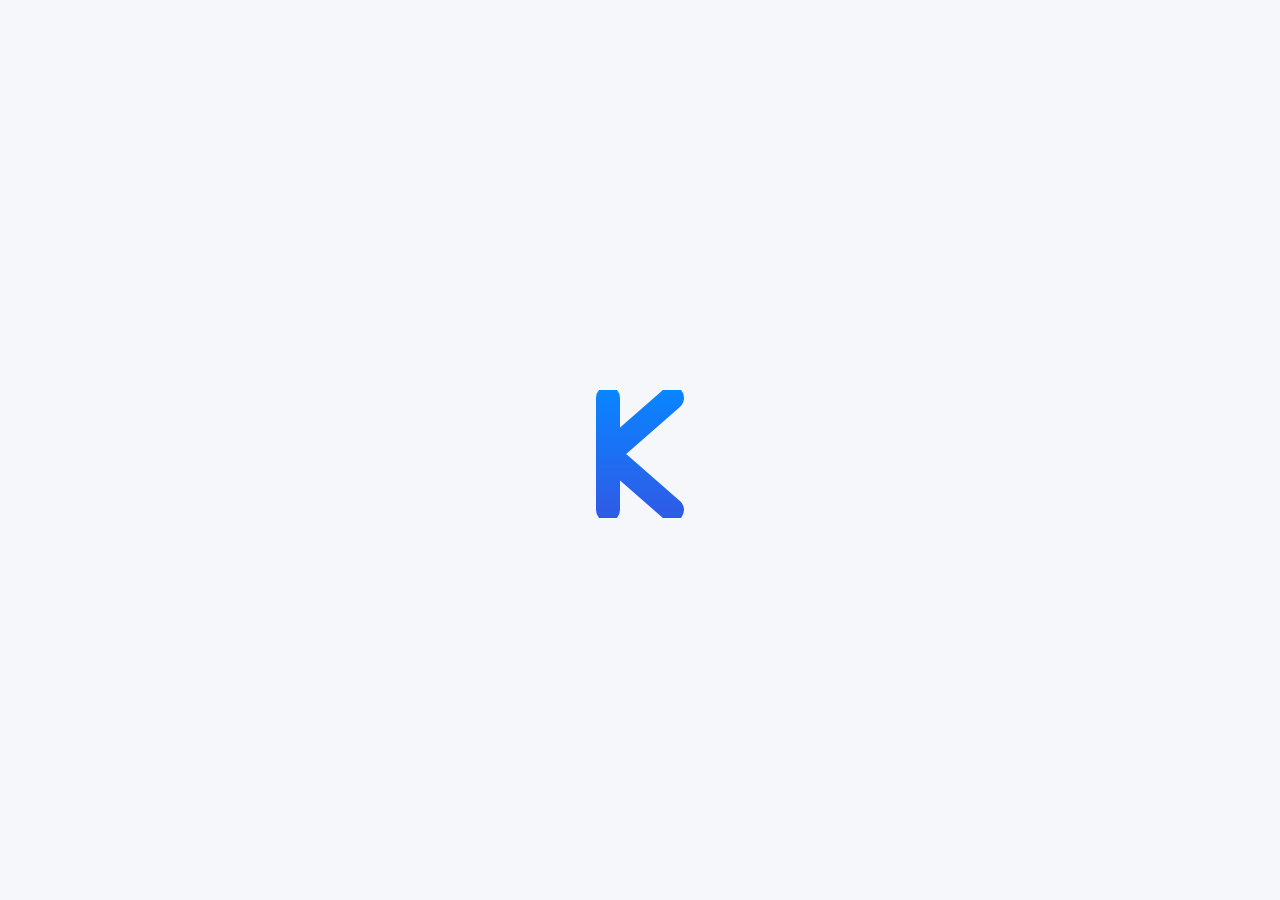
==== index.html @ a880b411 "Update index.html Signed-off-by: khushal jangra <148229646+khushaljangra@users.noreply.github.com>" ====
<!DOCTYPE html>
<html lang="en">
<head>
  <meta charset="UTF-8">
  <meta name="viewport" content="width=device-width, initial-scale=1.0, user-scalable=yes">
  <title>Khushal's Dashboard · Chat Card + New Webpage Card · ClodifyHub</title>
  <!-- Font Awesome 6 (free) for main dashboard, plus 5 for chat card (compatible) -->
  <link rel="stylesheet" href="https://cdnjs.cloudflare.com/ajax/libs/font-awesome/6.4.0/css/all.min.css">
  <link rel="stylesheet" href="https://use.fontawesome.com/releases/v5.15.4/css/all.css">
  <script src="https://cdn.emailjs.com/dist/email.min.js"></script>
  <script src="https://cdnjs.cloudflare.com/ajax/libs/jspdf/2.5.1/jspdf.umd.min.js"></script>
  <script src="https://cdn.jsdelivr.net/npm/qrious@4.0.2/dist/qrious.min.js"></script>
  <!-- Tailwind + Phosphor icons -->
  <script src="https://cdn.tailwindcss.com"></script>
  <script src="https://unpkg.com/@phosphor-icons/web@2.1.1"></script>
  <!-- Lucide Icons (for tools page integration) -->
  <script src="https://unpkg.com/lucide@latest"></script>
  <style>
    /* Modern white / light grey background, refined shadows, clean typography */
    * {
      margin: 0;
      padding: 0;
      box-sizing: border-box;
      font-family: -apple-system, BlinkMacSystemFont, 'Segoe UI', Roboto, Oxygen, Ubuntu, Cantarell, 'Open Sans', 'Helvetica Neue', sans-serif;
    }
    
    body {
      background-color: #f5f7fb;
      color: #1e1e2f;
      min-height: 100vh;
      overflow-x: hidden;
    }
    
    /* reptile canvas transformed into very light, barely-there pattern, pointer-events: none */
    #reptile-canvas {
      display: block;
      position: fixed;
      top: 0;
      left: 0;
      width: 100%;
      height: 100%;
      z-index: 0;
      pointer-events: none;
      background: transparent;
      opacity: 0.15;
    }
    
    /* all content above canvas */
    .above-canvas {
      position: relative;
      z-index: 10;
      min-height: 100vh;
      display: flex;
      flex-direction: column;
      background: transparent;
    }
    
    /* Header – clean white, slight shadow */
    header {
      background: rgba(255, 255, 255, 0.9);
      backdrop-filter: blur(18px);
      -webkit-backdrop-filter: blur(18px);
      padding: 10px 25px;
      border-bottom: 1px solid rgba(0, 0, 0, 0.05);
      position: sticky;
      top: 0;
      z-index: 100;
      display: flex;
      justify-content: space-between;
      align-items: center;
      gap: 15px;
      box-shadow: 0 4px 20px rgba(0, 0, 0, 0.02);
    }
    
    .header-left { display: flex; align-items: center; }
    .header-center { flex: 1; max-width: 600px; margin: 0 auto; }
    .header-right { display: flex; align-items: center; }
    
    /* Hamburger – dark lines for white bg */
    .hamburger {
      height: 44px;
      width: 44px;
      position: relative;
      cursor: pointer;
      z-index: 200;
    }
    .hamburger .checkbox {
      position: absolute;
      opacity: 0;
      height: 100%;
      width: 100%;
      cursor: pointer;
      z-index: 10;
    }
    .line {
      transition: 0.5s;
      stroke-width: 6px;
      stroke: #1e1e2f;
    }
    .hamburger svg path { stroke: #1e1e2f; }
    .lineTop { stroke-dasharray: 40 40; stroke-dashoffset: 25; }
    .lineBottom { stroke-dasharray: 40 40; stroke-dashoffset: 60; }
    .lineMid { stroke-dasharray: 40 40; }
    .hamburger .checkbox:checked + svg .line { stroke: #0a84ff; }
    .hamburger .checkbox:checked + svg .lineTop { stroke-dashoffset: 0; transform-origin: left; transform: rotateZ(45deg) translate(-7px, -5px); }
    .hamburger .checkbox:checked + svg .lineMid { stroke-dashoffset: 40; }
    .hamburger .checkbox:checked + svg .lineBottom { stroke-dashoffset: 0; transform-origin: left; transform: rotateZ(-45deg) translate(-5px, 5px); }
    
    /* Search bar – light mode */
    .header-search { width: 100%; position: relative; }
    .header-search-bar {
      width: 100%;
      padding: 12px 45px 12px 20px;
      border-radius: 40px;
      border: 1px solid rgba(0, 0, 0, 0.08);
      background: white;
      color: #1e1e2f;
      font-size: 0.95rem;
      box-shadow: 0 2px 8px rgba(0,0,0,0.02);
    }
    .header-search-bar:focus {
      outline: none;
      border-color: #0a84ff;
      box-shadow: 0 0 0 4px rgba(10,132,255,0.15);
    }
    .header-search-icon {
      position: absolute;
      right: 18px;
      top: 50%;
      transform: translateY(-50%);
      color: #8e8e98;
      font-size: 1rem;
    }
    
    .profile-container {
      display: flex; align-items: center; gap: 12px; cursor: pointer; padding: 6px 18px;
      border-radius: 40px;
      background: white;
      border: 1px solid rgba(0, 0, 0, 0.06);
      transition: all 0.2s ease;
      white-space: nowrap;
      box-shadow: 0 2px 6px rgba(0,0,0,0.02);
    }
    .profile-container:hover { background: #f0f2f5; transform: translateY(-1px); }
    .profile-img { width: 36px; height: 36px; border-radius: 50%; object-fit: cover; border: 1px solid rgba(0,0,0,0.1); }
    .profile-name { font-weight: 500; color: #1e1e2f; }
    
    /* Sidebar – clean white glass */
    .sidebar {
      position: fixed;
      top: 70px;
      left: 0;
      width: 260px;
      height: calc(100vh - 70px);
      background: rgba(255, 255, 255, 0.95);
      backdrop-filter: blur(20px);
      -webkit-backdrop-filter: blur(20px);
      border-right: 1px solid rgba(0, 0, 0, 0.06);
      transform: translateX(-100%);
      transition: transform 0.3s cubic-bezier(0.4, 0, 0.2, 1);
      z-index: 150;
      padding: 25px 0;
      border-radius: 0 24px 24px 0;
      box-shadow: 6px 0 30px rgba(0, 0, 0, 0.04);
    }
    .sidebar.open { transform: translateX(0); }
    .sidebar .nav-item {
      display: flex;
      align-items: center;
      gap: 18px;
      padding: 16px 28px;
      color: #2c2c3a;
      font-size: 1.2rem;
      font-weight: 500;
      cursor: pointer;
      transition: all 0.2s;
      border-left: 4px solid transparent;
    }
    .sidebar .nav-item:hover {
      background: rgba(10, 132, 255, 0.06);
      color: #0a84ff;
      border-left-color: #0a84ff;
    }
    .sidebar .nav-item i { width: 28px; font-size: 1.4rem; color: #5f5f73; }
    .sidebar .nav-item:hover i { color: #0a84ff; }
    .sidebar .nav-item.active {
      background: rgba(10, 132, 255, 0.1);
      color: #0a84ff;
      border-left-color: #0a84ff;
    }
    .sidebar .nav-item.active i { color: #0a84ff; }
    
    /* Main pages */
    .page {
      display: none;
      max-width: 1400px;
      margin: 0 auto;
      padding: 20px 30px 80px;
    }
    .page.active { display: block; }
    
    /* modern white cards */
    .glass-card {
      background: white;
      box-shadow: 0 10px 30px -10px rgba(0, 0, 0, 0.08), 0 0 0 1px rgba(0,0,0,0.02);
      border: none;
    }
    .bento-card {
      transform: translateY(0) scale(1);
      transition: transform 0.3s ease, box-shadow 0.3s ease;
      cursor: pointer;
      height: 20rem;
      display: flex;
      flex-direction: column;
      justify-content: center;
      align-items: center;
      border-radius: 2rem;
      background: white;
      position: relative;
    }
    .bento-card:hover {
      transform: translateY(-6px) scale(1.01);
      box-shadow: 0 25px 40px -14px rgba(0, 0, 0, 0.15), 0 0 0 1px rgba(0,0,0,0.02);
    }
    .drive-icon-large {
      width: 100px;
      height: 100px;
      object-fit: contain;
      margin-bottom: 20px;
      filter: drop-shadow(0 4px 8px rgba(66, 133, 244, 0.2));
    }
    .hover-reveal { 
      opacity: 1 !important; 
      transform: translateY(0) !important; 
    }
    .hover-reveal h3 {
      font-size: 1.5rem;
      font-weight: 600;
      color: #111;
      margin-bottom: 0.25rem;
    }
    .open-link-icon {
      position: absolute; top: 1rem; right: 1rem; z-index: 20; opacity: 0; transition: opacity 0.2s;
      background: rgba(255,255,255,0.9); backdrop-filter: blur(4px); border-radius: 50%;
      width: 2.2rem; height: 2.2rem; display: flex; align-items: center; justify-content: center;
      border: 1px solid rgba(0,0,0,0.04);
      color: #1e1e2f;
    }
    .group:hover .open-link-icon { opacity: 1; }
    
    .double-card-grid {
      display: flex;
      flex-wrap: wrap;
      justify-content: center;
      gap: 2rem;
      margin: 2rem auto;
    }
    .double-card-grid > * {
      flex: 0 1 400px;
      min-width: 300px;
    }
    
    .rps-card {
      background: white;
      border-radius: 2rem;
      padding: 2rem 1.5rem;
      cursor: pointer;
      transition: transform 0.3s ease, box-shadow 0.3s ease;
      box-shadow: 0 10px 30px -10px rgba(0, 0, 0, 0.08), 0 0 0 1px rgba(0,0,0,0.02);
      display: flex;
      flex-direction: column;
      align-items: center;
      text-align: center;
      height: 20rem;
      justify-content: center;
      position: relative;
    }
    .rps-card:hover {
      transform: translateY(-6px) scale(1.01);
      box-shadow: 0 25px 40px -14px rgba(0, 0, 0, 0.12);
    }
    .rps-emblem { font-size: 4rem; margin-bottom: 0.5rem; filter: drop-shadow(0 6px 8px #b0d4ff); }
    .rps-card h3 {
      font-size: 1.8rem;
      font-weight: 700;
      color: #111;
      margin: 0.3rem 0;
    }
    .rps-sub {
      background: #f0f4fe;
      padding: 0.2rem 1.2rem;
      border-radius: 40px;
      color: #1e4f8a;
      font-size: 1rem;
      margin: 0.8rem 0 0.5rem;
    }
    .rps-footer {
      display: flex;
      align-items: center;
      gap: 8px;
      background: #f2f2f7;
      padding: 0.3rem 1.2rem;
      border-radius: 50px;
      color: #3b3b4d;
      font-size: 0.9rem;
      margin-top: 0.8rem;
    }
    
    .glass-social-container {
      position: relative;
      display: flex;
      justify-content: center;
      align-items: center;
      flex-wrap: wrap;
      padding: 2rem 1rem;
      margin-top: 3rem;
    }
    .glass-social-container .glass {
      position: relative;
      width: 180px;
      height: 200px;
      background: white;
      border: 1px solid rgba(0, 0, 0, 0.04);
      box-shadow: 0 15px 30px -12px rgba(0, 0, 0, 0.1);
      display: flex;
      justify-content: center;
      align-items: center;
      transition: 0.4s;
      border-radius: 20px;
      margin: 0 -45px;
      backdrop-filter: blur(10px);
      transform: rotate(calc(var(--r) * 1deg));
      will-change: transform, margin;
      cursor: pointer;
      text-decoration: none;
      color: inherit;
    }
    .glass-social-container:hover .glass { transform: rotate(0deg); margin: 0 10px; }
    .glass-social-container .glass::before {
      content: attr(data-text);
      position: absolute;
      bottom: 0;
      width: 100%;
      height: 40px;
      background: #f5f7fb;
      display: flex;
      justify-content: center;
      align-items: center;
      color: #2a2a38;
      font-weight: 400;
      letter-spacing: 1px;
      border-bottom-left-radius: 20px;
      border-bottom-right-radius: 20px;
      border-top: 1px solid rgba(0,0,0,0.04);
      text-transform: uppercase;
      font-size: 0.85rem;
    }
    .glass-social-container .glass svg {
      height: 3.5em;
      width: auto;
      fill: #2c2c3a;
      opacity: 0.8;
      transition: transform 0.25s ease;
    }
    .glass-social-container .glass:hover svg { transform: scale(1.05); fill: #0a84ff; }
    
    .brand-title {
      font-size: 2.8rem; font-weight: 700; margin-bottom: 0.5rem;
      background: linear-gradient(145deg, #0a66c2, #0f9d58, #fbbc05);
      -webkit-background-clip: text;
      -webkit-text-fill-color: transparent;
      display: inline-block;
    }
    
    .tall-card {
      background: white;
      border-radius: 28px;
      padding: 32px 24px;
      box-shadow: 0 8px 28px -8px rgba(0, 0, 0, 0.06), 0 0 0 1px rgba(0,0,0,0.02);
      min-height: 420px;
    }
    .tall-card.hidden-search { display: none; }
    .tall-card h3 {
      font-size:1.5rem; font-weight:600; margin-bottom:24px; padding-bottom:18px; border-bottom:1px solid rgba(0,0,0,0.05); display:flex; align-items:center; gap:14px; color:#111;
    }
    .tall-card h3 i {
      color:#0a84ff; width:38px; height:38px; display:flex; align-items:center; justify-content:center; background:rgba(10,132,255,0.1); border-radius:12px; font-size:1.4rem;
    }
    .card-icon-group {
      display:flex; flex-direction:column; align-items:center; cursor:pointer;
    }
    .card-icon-group img {
      width:70px; height:70px; border-radius:20px; background:rgba(0,0,0,0.02); padding:14px;
    }
    .card-icon-group span { margin-top:12px; color:#2c2c3a; }
    
    .home-searchable { transition: all 0.2s ease; }
    .home-searchable.hidden-search { display: none !important; }
    
    .explore-section, .saved-section, .settings-section {
      background: white; border-radius: 28px; padding: 28px;
      margin-bottom: 30px; box-shadow: 0 8px 26px -8px rgba(0,0,0,0.04);
    }
    
    .back-to-top {
      position: fixed; bottom: 80px; right: 30px; width: 50px; height: 50px; border-radius: 50%;
      background: white; color: #1e1e2f;
      display: flex; align-items: center; justify-content: center; cursor: pointer;
      opacity: 0; transform: translateY(20px); transition: all 0.3s ease; z-index: 100;
      border: 1px solid rgba(0,0,0,0.05); box-shadow: 0 6px 16px rgba(0,0,0,0.04);
    }
    .back-to-top.show { opacity: 1; transform: translateY(0); }
    
    .notification {
      position: fixed; top: 30px; right: 30px; background: white;
      padding: 22px 26px; border-radius: 24px; box-shadow: 0 20px 40px -12px rgba(0,0,0,0.2);
      max-width: 380px; z-index: 1000;
      opacity: 0; transform: translateY(-100px); transition: all 0.5s cubic-bezier(0.68,-0.55,0.27,1.55);
      display: flex; align-items: flex-start; gap: 18px;
      color:#1e1e2f;
    }
    .notification.show { opacity: 1; transform: translateY(0); }
    .notification-close { background: transparent; border: none; color: #8e8e98; cursor: pointer; font-size: 1.2rem; }
    
    .profile-modal {
      position: fixed; top:0; left:0; width:100%; height:100%; background: rgba(255,255,255,0.8); backdrop-filter: blur(20px);
      display: flex; align-items: center; justify-content: center; z-index:2000; opacity:0; visibility:hidden; transition:0.3s;
    }
    .profile-modal.active { opacity:1; visibility:visible; }
    .modal-content {
      background: white; border-radius:28px; padding:40px;
      max-width:480px; width:90%; text-align: center; box-shadow: 0 30px 60px rgba(0,0,0,0.1);
      position: relative;
    }
    .close-modal {
      position: absolute; top:20px; right:20px; background:#f0f0f0; border:none; color:#111;
      width:44px; height:44px; border-radius:50%; cursor:pointer;
    }
    .profile-modal-img {
      width:120px; height:120px; border-radius:50%; margin:0 auto 20px; object-fit:cover; border:2px solid rgba(0,0,0,0.05);
    }
    
    .pdf-modal, .qr-modal, .text-encryptor-modal {
      position: fixed; top:0; left:0; width:100%; height:100%; background: rgba(255,255,255,0.8); backdrop-filter: blur(20px);
      display: flex; align-items: center; justify-content: center; z-index:3000; opacity:0; visibility:hidden; transition:0.3s;
    }
    .pdf-modal.active, .qr-modal.active, .text-encryptor-modal.active { opacity:1; visibility:visible; }
    .pdf-modal-content, .qr-modal-content, .text-encryptor-modal-content {
      background: white; border-radius:28px; padding:40px;
      max-width:600px; width:90%; max-height:90vh; overflow-y:auto; box-shadow: 0 30px 60px rgba(0,0,0,0.1);
      position: relative;
    }
    .pdf-close, .qr-close, .text-encryptor-close {
      position: absolute; top:20px; right:20px; background:#f0f0f0; border:none; color:#111;
      width:40px; height:40px; border-radius:50%; cursor:pointer;
    }
    
    .qr-tabs { display: flex; flex-wrap: wrap; gap: 8px; margin: 20px 0; }
    .qr-tab { background: #f0f0f5; padding: 8px 16px; border-radius: 30px; cursor: pointer; font-size: 0.9rem; color:#111; }
    .qr-tab.active { background: #0a84ff; color: white; }
    
    .loader-overlay {
      position: fixed; top:0; left:0; width:100%; height:100%; background: #f5f7fb; display: flex; justify-content: center; align-items: center; z-index:9999; transition: opacity 0.5s ease, visibility 0.5s ease;
    }
    .loader-overlay.hidden { opacity:0; visibility:hidden; }
    .absolute { position: absolute; }
    .loader { display: flex; margin:0.25em 0; position: absolute; top:50%; left:50%; transform: translate(-50%, -50%); }
    .dash { animation: dashArray 2s ease-in-out infinite, dashOffset 2s linear infinite; }
    @keyframes dashArray { 0% { stroke-dasharray:0 1 359 0; } 50% { stroke-dasharray:0 359 1 0; } 100% { stroke-dasharray:359 1 0 0; } }
    @keyframes dashOffset { 0% { stroke-dashoffset:365; } 100% { stroke-dashoffset:5; } }
    
    .animation-hub {
      background: white;
      border-radius: 28px;
      padding: 28px;
      margin-bottom: 30px;
      box-shadow: 0 8px 26px -8px rgba(0,0,0,0.04);
      text-align: center;
    }
    .animation-hub h3 {
      color: #1e1e2f;
      font-size: 1.8rem;
      font-weight: 600;
      margin-bottom: 30px;
      display: flex;
      align-items: center;
      justify-content: center;
      gap: 10px;
    }
    .animation-grid {
      display: grid;
      grid-template-columns: repeat(auto-fit, minmax(200px, 1fr));
      gap: 20px;
      max-width: 1000px;
      margin: auto;
    }
    .animation-link {
      text-decoration: none;
      background: linear-gradient(145deg, #f8f9fa, #ffffff);
      padding: 25px 20px;
      border-radius: 20px;
      font-weight: bold;
      color: #333;
      transition: all 0.3s ease;
      box-shadow: 0 5px 15px rgba(0,0,0,0.05);
      display: flex;
      flex-direction: column;
      align-items: center;
      gap: 10px;
    }
    .animation-link:hover {
      transform: translateY(-6px) scale(1.02);
      background: linear-gradient(135deg, #0a84ff, #5e5ce6);
      color: white;
    }
    .animation-link .emoji { font-size: 3rem; }
    
    .chat-card-new {
      width: 260px;
      height: 300px;
      border-radius: 20px;
      background: rgba(255, 255, 255, 0.6);
      backdrop-filter: blur(10px);
      border: 1px solid rgba(0, 0, 0, 0.2);
      text-align: center;
      color: rgb(0, 0, 0);
      text-decoration: none;
      padding: 30px;
      transition: 0.4s;
      display: flex;
      flex-direction: column;
      align-items: center;
      justify-content: center;
      position: relative;
      margin: 0 auto;
    }
    .chat-card-new:hover { transform: scale(1.05); }
    .chat-card-new .icon { font-size: 70px; margin-bottom: 10px; animation: float 3s ease-in-out infinite; }
    @keyframes float { 0% { transform: translateY(0px); } 50% { transform: translateY(-10px); } 100% { transform: translateY(0px); } }
    .chat-card-new .title { font-size: 26px; font-weight: bold; margin-bottom: 6px; color: #000000; }
    .ip-badge {
      background: rgba(0, 0, 0, 0.5);
      backdrop-filter: blur(4px);
      padding: 6px 18px;
      border-radius: 50px;
      font-size: 1.1rem;
      font-weight: 600;
      margin-top: 12px;
      color: rgb(0, 0, 0);
      display: inline-flex;
      align-items: center;
      gap: 6px;
    }
    
    /* Tools page integration styles */
    .nexus-tools-wrapper {
      background: rgba(255, 255, 255, 0.92);
      backdrop-filter: blur(4px);
      border-radius: 2rem;
      padding: 1.8rem;
      box-shadow: 0 20px 35px -12px rgba(0, 0, 0, 0.08);
    }
    .nexus-tools-wrapper .container {
      display: grid;
      grid-template-columns: repeat(auto-fill, minmax(250px, 1fr));
      gap: 28px;
      padding: 30px 0;
    }
    .nexus-tools-wrapper .card {
      background: white;
      border-radius: 32px;
      padding: 28px 16px;
      display: flex;
      flex-direction: column;
      align-items: center;
      text-align: center;
      cursor: pointer;
      transition: all 0.3s ease;
      border: 1px solid rgba(0, 0, 0, 0.05);
      box-shadow: 0 12px 24px -12px rgba(0, 0, 0, 0.08);
      position: relative;
    }
    .nexus-tools-wrapper .card:hover { transform: translateY(-6px); box-shadow: 0 20px 30px -12px rgba(0,0,0,0.15); }
    .nexus-tools-wrapper .card h3 { font-size: 1.3rem; margin: 12px 0 6px; color: #111; }
    .nexus-tools-wrapper .card p { font-size: 0.8rem; opacity: 0.7; }
    .nexus-tools-wrapper .fav-star {
      position: absolute; top: 16px; right: 20px; font-size: 1.7rem; cursor: pointer; z-index: 12;
    }
    .nexus-tools-wrapper .tab {
      background: rgba(0, 0, 0, 0.04);
      padding: 10px 24px;
      border-radius: 40px;
      cursor: pointer;
      font-weight: 600;
      color: #2c2c3a;
      border: 1px solid rgba(0, 0, 0, 0.05);
    }
    .nexus-tools-wrapper .tab.active { background: #0a84ff; color: white; }
    .nexus-tools-wrapper input {
      background: white;
      border: 1px solid rgba(0, 0, 0, 0.1);
      padding: 12px 18px;
      border-radius: 60px;
      color: #1e1e2f;
    }
    .hidden { display: none !important; }
    @media (max-width: 768px) {
      header { flex-wrap: wrap; }
      .header-center { order: 3; width: 100%; max-width: 100%; margin-top: 10px; }
      .profile-name { display: none; }
    }

    /* NEW CARD STYLES (My New Webpage card) - integrated with home page */
    .new-webpage-card {
      width: 320px;
      margin: 40px auto 30px auto;
      padding: 25px;
      text-align: center;
      border-radius: 20px;
      background: linear-gradient(135deg, #ffffff, #ffffff);
      color: rgb(0, 0, 0);
      box-shadow: 0 10px 30px rgba(0,0,0,0.3);
      transition: 0.3s;
      cursor: pointer;
    }
    .new-webpage-card:hover {
      transform: translateY(-10px) scale(1.02);
      box-shadow: 0 20px 40px rgba(0,0,0,0.5);
    }
    .new-icon {
      width: 60px;
      height: 60px;
      margin-bottom: 15px;
      fill: #00c9ff;
      display: inline-block;
    }
    .new-webpage-card h2 {
      margin: 10px 0;
      font-size: 1.6rem;
    }
    .new-webpage-card p {
      font-size: 14px;
      color: #ccc;
      margin-bottom: 20px;
    }
    .new-card-btn {
      display: inline-block;
      padding: 12px 22px;
      background: linear-gradient(90deg, #00c9ff, #92fe9d);
      color: rgb(0, 0, 0);
      text-decoration: none;
      border-radius: 12px;
      font-weight: bold;
      transition: 0.3s;
    }
    .new-card-btn:hover {
      opacity: 0.85;
      transform: scale(0.98);
    }
  </style>
</head>
<body>
  <canvas id="reptile-canvas"></canvas>
  <div class="above-canvas">
    <div id="loader-overlay" class="loader-overlay">
      <div class="loader">
        <svg height="0" width="0" viewBox="0 0 64 64" class="absolute"><defs><linearGradient gradientUnits="userSpaceOnUse" y2="2" x2="0" y1="62" x1="0" id="b"><stop stop-color="#2f5be7"></stop><stop stop-color="#0a84ff" offset="1"></stop></linearGradient></defs></svg>
        <svg xmlns="http://www.w3.org/2000/svg" fill="none" viewBox="0 0 64 64" height="128" width="128"><path stroke-linejoin="round" stroke-linecap="round" stroke-width="12" stroke="url(#b)" d="M 16,4 L 16,60 M 16,32 L 48,4 M 16,32 L 48,60" class="dash" id="k" pathLength="360"></path></svg>
      </div>
    </div>
    <div id="dashboard-page" style="display: none;">
      <header>
        <div class="header-left">
          <div class="hamburger" id="hamburgerBtn">
            <input class="checkbox" type="checkbox" id="menuCheckbox" />
            <svg fill="none" viewBox="0 0 50 50" height="44" width="44">
              <path class="lineTop line" stroke-linecap="round" stroke-width="4" stroke="currentColor" d="M6 11L44 11"></path>
              <path stroke-linecap="round" stroke-width="4" stroke="currentColor" d="M6 24H43" class="lineMid line"></path>
              <path stroke-linecap="round" stroke-width="4" stroke="currentColor" d="M6 37H43" class="lineBottom line"></path>
            </svg>
          </div>
        </div>
        <div class="header-center">
          <div class="header-search">
            <input type="text" class="header-search-bar" placeholder="Search everything (e.g., 'drive', 'game', 'ai')..." id="search-bar">
            <i class="fas fa-search header-search-icon"></i>
          </div>
        </div>
        <div class="header-right">
          <div class="profile-container" id="profile-container">  
            <img src="https://as2.ftcdn.net/v2/jpg/03/52/55/36/1000_F_352553623_XM3xC1aHAYoRRvI1ykXevOQWdW7hCU2a.webp" alt="Profile" class="profile-img">
            <span class="profile-name">Khushal</span>
          </div>
        </div>
      </header>

      <div class="sidebar" id="sidebar">
        <div class="nav-item active" data-target="home"><i class="fas fa-home"></i> Home</div>
        <div class="nav-item" data-target="explore"><i class="fas fa-compass"></i> Explore</div>
        <div class="nav-item" data-target="saved"><i class="fas fa-bookmark"></i> Saved</div>
        <div class="nav-item" data-target="settings"><i class="fas fa-cog"></i> Settings</div>
        <div class="nav-item" data-target="more-tools"><i class="fas fa-tools"></i> More Tools</div>
      </div>

      <!-- HOME PAGE -->
      <div class="page active" id="home-page">
        <div class="home-saved-container">
          <div class="brand-title home-searchable" id="home-brand">WELCOME</div>
          <div class="double-card-grid home-searchable" id="double-card-row">
            <div onclick="window.open('https://drive.google.com/drive/folders/1v5CPN-V-TsVldWzNwWrHzbbN_74C2mtm', '_blank')" class="group relative overflow-hidden rounded-3xl p-6 glass-card bento-card" id="drive-card">
              <div class="open-link-icon"><i class="ph-bold ph-arrow-square-out"></i></div>
              <img src="https://upload.wikimedia.org/wikipedia/commons/1/12/Google_Drive_icon_%282020%29.svg" alt="Google Drive" class="drive-icon-large">
              <div class="relative z-10 w-full text-center">
                <div class="hover-reveal" style="opacity:1; transform:none;">
                  <h3 class="text-2xl font-semibold text-[#111] mb-1">Google Drive</h3>
                  <p class="text-sm text-[#4b4b5c]"><i class="ph ph-lightning" style="color: #FBBC05;"></i> 15 GB free</p>
                  <div class="mt-2 flex gap-1 justify-center"><span class="text-xs bg-black/5 px-2 py-0.5 rounded-full text-[#333]">docs</span><span class="text-xs bg-black/5 px-2 py-0.5 rounded-full text-[#333]">sheets</span></div>
                </div>
              </div>
              <i class="ph-fill ph-google-drive-logo float-bg-icon text-8xl -bottom-6 -right-6 absolute rotate-12" style="color: #4285F4; opacity:0.1;"></i>
            </div>
            <div onclick="window.open('https://igu1.ucanapply.com/result-details', '_blank')" class="rps-card group" id="rps-card">
              <div class="open-link-icon" style="position: absolute; top:1rem; right:1rem; opacity:0;"><i class="ph-bold ph-arrow-square-out"></i></div>
              <div class="rps-emblem">🏛️</div>
              <h3>RPS RESULT</h3>
              <div class="rps-sub">Mahendragarh</div>
              <div class="rps-footer"><span>🔗</span> click to check results</div>
            </div>
          </div>
          <div class="home-searchable" style="display: flex; justify-content: center; margin: 2rem auto;">
            <a href="https://ipchat.in/" class="chat-card-new" target="_blank">
              <div class="glow"></div>
              <div class="icon">📧</div>
              <div class="title">Chat App online</div>
              <div class="ip-badge"><i class="fas fa-network-wired"></i> ROOM CODE=2006</div>
              <div class="desc">Start chatting with friends instantly</div>
            </a>
          </div>
          
          <!-- ========= NEW CARD INSERTED HERE (BELOW CHAT CARD) ========= -->
          <div class="home-searchable" style="display: flex; justify-content: center; margin: 20px auto 40px auto;">
            <div class="new-webpage-card" onclick="window.open('https://cloudify.free.nf/?i=1#', '_blank')">
              <svg class="new-icon" viewBox="0 0 24 24">
                <path d="M14 3h7v7h-2V6.41l-9.29 9.3-1.42-1.42 9.3-9.29H14V3z"/>
                <path d="M5 5h6v2H7v10h10v-4h2v6H5z"/>
              </svg>
              <h2> My New Website</h2>
              <p>Click below to open my new website</p>
              <a href="https://cloudify.free.nf/?i=1#" target="_blank" class="new-card-btn" onclick="event.stopPropagation();">
                Open Website
              </a>
            </div>
          </div>
          <!-- ========= END OF NEW CARD ========= -->
          
          <div class="glass-social-container home-searchable" id="social-card-container">
            <a href="https://www.instagram.com/khushaljangid_8?igsh=aWJ3emc5eHo4b3hu" target="_blank" data-text="Instagram" style="--r:-15;" class="glass">
              <svg viewBox="0 0 448 512"><path d="M224.1 141c-63.6 0-114.9 51.3-114.9 114.9s51.3 114.9 114.9 114.9S339 319.5 339 255.9 287.7 141 224.1 141zm0 189.6c-41.1 0-74.7-33.5-74.7-74.7s33.5-74.7 74.7-74.7 74.7 33.5 74.7 74.7-33.6 74.7-74.7 74.7zm146.4-194.3c0 14.9-12 26.8-26.8 26.8-14.9 0-26.8-12-26.8-26.8s12-26.8 26.8-26.8 26.8 12 26.8 26.8zm76.1 27.2c-1.7-35.9-9.9-67.7-36.2-93.9-26.2-26.2-58-34.4-93.9-36.2-37-2.1-147.9-2.1-184.9 0-35.8 1.7-67.6 9.9-93.9 36.1s-34.4 58-36.2 93.9c-2.1 37-2.1 147.9 0 184.9 1.7 35.9 9.9 67.7 36.2 93.9s58 34.4 93.9 36.2c37 2.1 147.9 2.1 184.9 0 35.9-1.7 67.7-9.9 93.9-36.2 26.2-26.2 34.4-58 36.2-93.9 2.1-37 2.1-147.8 0-184.8zM398.9 388c-7.8 19.6-22.9 34.7-42.6 42.6-29.5 11.7-99.5 9-132.1 9s-102.7 2.6-132.1-9c-19.6-7.8-34.7-22.9-42.6-42.6-11.7-29.5-9-99.5-9-132.1s-2.6-102.7 9-132.1c7.8-19.6 22.9-34.7 42.6-42.6 29.5-11.7 99.5-9 132.1-9s102.7-2.6 132.1 9c19.6 7.8 34.7 22.9 42.6 42.6 11.7 29.5 9 99.5 9 132.1s2.7 102.7-9 132.1z"/></svg>
            </a>
            <a href="https://github.com" target="_blank" data-text="Github" style="--r:5;" class="glass">
              <svg viewBox="0 0 496 512"><path d="M165.9 397.4c0 2-2.3 3.6-5.2 3.6-3.3.3-5.6-1.3-5.6-3.6 0-2 2.3-3.6 5.2-3.6 3-.3 5.6 1.3 5.6 3.6zm-31.1-4.5c-.7 2 1.3 4.3 4.3 4.9 2.6 1 5.6 0 6.2-2s-1.3-4.3-4.3-5.2c-2.6-.7-5.5.3-6.2 2.3zm44.2-1.7c-2.9.7-4.9 2.6-4.6 4.9.3 2 2.9 3.3 5.9 2.6 2.9-.7 4.9-2.6 4.6-4.6-.3-1.9-3-3.2-5.9-2.9zM244.8 8C106.1 8 0 113.3 0 252c0 110.9 69.8 205.8 169.5 239.2 12.8 2.3 17.3-5.6 17.3-12.1 0-6.2-.3-40.4-.3-61.4 0 0-70 15-84.7-29.8 0 0-11.4-29.1-27.8-36.6 0 0-22.9-15.7 1.6-15.4 0 0 24.9 2 38.6 25.8 21.9 38.6 58.6 27.5 72.9 20.9 2.3-16 8.8-27.1 16-33.7-55.9-6.2-112.3-14.3-112.3-110.5 0-27.5 7.6-41.3 23.6-58.9-2.6-6.5-11.1-33.3 2.6-67.9 20.9-6.5 69 27 69 27 20-5.6 41.5-8.5 62.8-8.5s42.8 2.9 62.8 8.5c0 0 48.1-33.6 69-27 13.7 34.7 5.2 61.4 2.6 67.9 16 17.7 25.8 31.5 25.8 58.9 0 96.5-58.9 104.2-114.8 110.5 9.2 7.9 17 22.9 17 46.4 0 33.7-.3 75.4-.3 83.6 0 6.5 4.6 14.4 17.3 12.1C428.2 457.8 496 362.9 496 252 496 113.3 383.5 8 244.8 8zM97.2 352.9c-1.3 1-1 3.3.7 5.2 1.6 1.6 3.9 2.3 5.2 1 1.3-1 1-3.3-.7-5.2-1.6-1.6-3.9-2.3-5.2-1zm-10.8-8.1c-.7 1.3.3 2.9 2.3 3.9 1.6 1 3.6.7 4.3-.7.7-1.3-.3-2.9-2.3-3.9-2-.6-3.6-.3-4.3.7zm32.4 35.6c-1.6 1.3-1 4.3 1.3 6.2 2.3 2.3 5.2 2.6 6.5 1 1.3-1.3.7-4.3-1.3-6.2-2.2-2.3-5.2-2.6-6.5-1zm-11.4-14.7c-1.6 1-1.6 3.6 0 5.9 1.6 2.3 4.3 3.3 5.6 2.3 1.6-1.3 1.6-3.9 0-6.2-1.4-2.3-4-3.3-5.6-2z"/></svg>
            </a>
            <a href="https://www.facebook.com" target="_blank" data-text="Facebook" style="--r:25;" class="glass">
              <svg viewBox="0 0 512 512"><path d="M504 256C504 119 393 8 256 8S8 119 8 256c0 123.78 90.69 226.38 209.25 245V327.69h-63V256h63v-54.64c0-62.15 37-96.48 93.67-96.48 27.14 0 55.52 4.84 55.52 4.84v61h-31.28c-30.8 0-40.41 19.12-40.41 38.73V256h68.78l-11 71.69h-57.78V501C413.31 482.38 504 379.78 504 256z"/></svg>
            </a>
          </div>
          <p class="mt-16 text-black/40 text-sm home-searchable" id="home-footer">✨ Hover over the cards to see them align</p>
        </div>
      </div>

      <!-- EXPLORE PAGE (unchanged) -->
      <div class="page" id="explore-page">
        <div style="max-width:1400px; margin:0 auto; padding:0 20px;">
          <div class="grid grid-cols-1 md:grid-cols-2 lg:grid-cols-3 gap-6" id="explore-grid">
            <div class="tall-card" data-search="contact instagram facebook github twitter"><h3><i class="fas fa-link"></i>Contact Me</h3><div style="display:grid; grid-template-columns:1fr 1fr; gap:24px 16px; justify-items:center;"><div class="card-icon-group" onclick="window.open('https://www.instagram.com/khushaljangid_8?igsh=aWJ3emc5eHo4b3hu', '_blank')"><img src="https://img.icons8.com/fluency/100/instagram-new.png" alt="Instagram"><span>Instagram</span></div><div class="card-icon-group" onclick="window.open('https://facebook.com', '_blank')"><img src="https://img.icons8.com/color/100/facebook-new.png" alt="Facebook"><span>Facebook</span></div><div class="card-icon-group" onclick="window.open('https://github.com/', '_blank')"><img src="https://img.icons8.com/fluency/100/github.png" alt="GitHub"><span>GitHub</span></div><div class="card-icon-group" onclick="window.open('https://twitter.com', '_blank')"><img src="https://img.icons8.com/color/100/twitter.png" alt="Twitter"><span>Twitter</span></div></div></div>
            <div class="tall-card" data-search="pc mod apps se7en creativeconor gamingbeasts itch.io"><h3><i class="fas fa-gamepad"></i>PC Mod Apps</h3><div style="display:grid; grid-template-columns:1fr 1fr; gap:24px 16px; justify-items:center;"><div class="card-icon-group" onclick="window.open('https://se7en.ws/games/?lang=en', '_blank')"><img src="https://img.icons8.com/fluency/100/controller.png" alt="Se7en.ws"><span>Se7en.ws</span></div><div class="card-icon-group" onclick="window.open('https://creativeconor.com/', '_blank')"><img src="https://img.icons8.com/fluency/100/epic-games.png" alt="CreativeConor"><span>CreativeConor</span></div><div class="card-icon-group" onclick="window.open('https://gamingbeasts.com/', '_blank')"><img src="https://img.icons8.com/color/100/controller.png" alt="GamingBeasts"><span>GamingBeasts</span></div><div class="card-icon-group" onclick="window.open('https://itch.io', '_blank')"><img src="https://t3.ftcdn.net/jpg/03/52/55/32/360_F_352553275_SuyjdnVS1QfQUT3Udi4Bghxx9JW13mBM.jpg" alt="Itch.io"><span>Itch.io</span></div></div></div>
            <div class="tall-card" data-search="online games deadshot slowroads armedforce miniclip"><h3><i class="fas fa-dice"></i>Online Games</h3><div style="display:grid; grid-template-columns:1fr 1fr; gap:24px 16px; justify-items:center;"><div class="card-icon-group" onclick="window.open('https://deadshot.io/', '_blank')"><img src="https://image.pngaaa.com/885/1977885-middle.png" alt="DEADSHOT"><span>DEADSHOT</span></div><div class="card-icon-group" onclick="window.open('https://slowroads.io/', '_blank')"><img src="https://img.icons8.com/fluency/100/gaming.png" alt="Slow Road"><span>Slow Road</span></div><div class="card-icon-group" onclick="window.open('https://armedforces.io/', '_blank')"><img src="https://cdn-icons-png.flaticon.com/512/11252/11252507.png" alt="Armedforce"><span>Armedforce</span></div><div class="card-icon-group" onclick="window.open('https://www.miniclip.com', '_blank')"><img src="https://images.seeklogo.com/logo-png/9/1/miniclip-logo-png_seeklogo-93003.png" alt="Miniclip"><span>Miniclip</span></div></div></div>
            <div class="tall-card" data-search="movie sites hdhub4u popcorn kat movies net mirror"><h3><i class="fas fa-film"></i>Movie Sites</h3><div style="display:grid; grid-template-columns:1fr 1fr; gap:24px 16px; justify-items:center;"><div class="card-icon-group" onclick="window.open('https://hdhub4u.gd/', '_blank')"><img src="https://img.icons8.com/fluency/100/movie-projector.png" alt="HDHub4u"><span>HDHub4u</span></div><div class="card-icon-group" onclick="window.open('https://popcornmovies.org/', '_blank')"><img src="https://i.pinimg.com/1200x/b0/95/86/b0958635bf6b2a09553a7a438fe56259.jpg" alt="Popcorn"><span>pop corn</span></div><div class="card-icon-group" onclick="window.open('https://katworld.net/', '_blank')"><img src="https://is1-ssl.mzstatic.com/image/thumb/Purple221/v4/81/9a/c1/819ac151-8f5c-2ce8-61c2-82422ee902f4/AppIcon-0-0-1x_U007epad-0-0-sRGB-85-220.jpeg/512x512bb.jpg" alt="KAT MOVIES"><span>KAT MOVIES</span></div><div class="card-icon-group" onclick="window.open('https://net20.cc/home', '_blank')"><img src="https://apktodo.io/uploads/2024/10/multimovies-icon-150.jpg" alt="NET MIRROR"><span>NET MIRROR</span></div></div></div>
            <div class="tall-card" data-search="mod apps jarmod adescargar an1 jollymod"><h3><i class="fas fa-mobile-alt"></i>Mod Apps</h3><div style="display:grid; grid-template-columns:1fr 1fr; gap:24px 16px; justify-items:center;"><div class="card-icon-group" onclick="window.open('https://jarmod.com/', '_blank')"><img src="https://icon-library.com/images/apk-icon/apk-icon-1.jpg" alt="Jarmod"><span>Jarmod</span></div><div class="card-icon-group" onclick="window.open('https://adescargar.online/', '_blank')"><img src="https://m.media-amazon.com/images/I/41S5XSWx+EL.jpg" alt="Adescargar"><span>Adescargar</span></div><div class="card-icon-group" onclick="window.open('https://an1.com/', '_blank')"><img src="https://cdn-bgp.bluestacks.com/BGP/us/gametiles_com.apkgw.mod.jpg" alt="AN1"><span>AN1</span></div><div class="card-icon-group" onclick="window.open('https://jollymod.com/', '_blank')"><img src="https://i.pinimg.com/736x/03/32/0d/03320d5d2bcc9a44c41e7cd04a94b006.jpg" alt="Jolly Mod"><span>Jolly Mod</span></div></div></div>
            <div class="tall-card" data-search="study resources code with harry my great learning sathee drive"><h3><i class="fas fa-graduation-cap"></i>Study Resources</h3><div style="display:grid; grid-template-columns:1fr 1fr; gap:24px 16px; justify-items:center;"><div class="card-icon-group" onclick="window.open('https://www.codewithharry.com/notes', '_blank')"><img src="https://image.pngaaa.com/764/3513764-middle.png" alt="Code With Harry"><span>Code With Harry</span></div><div class="card-icon-group" onclick="window.open('https://www.mygreatlearning.com/academy', '_blank')"><img src="https://d1vwxdpzbgdqj.cloudfront.net/s3-public-images/learning-partners/greatlearning-brand.svg" alt="My Great Learning"><span>My Great Learning</span></div><div class="card-icon-group" onclick="window.open('https://sathee.iitk.ac.in/', '_blank')"><img src="https://cuet.iitk.ac.in/images/Sathee-Logo.png" alt="SATHEE"><span>SATHEE</span></div><div class="card-icon-group" onclick="window.open('https://drive.google.com/drive/folders/1v5CPN-V-TsVldWzNwWrHzbbN_74C2mtm?usp=drive_link', '_blank')"><img src="https://upload.wikimedia.org/wikipedia/commons/1/12/Google_Drive_icon_%282020%29.svg" alt="Drive"><span>Drive</span></div></div></div>
            <div class="tall-card" data-search="ai tools chatgpt gemini claude perplexity"><h3><i class="fas fa-robot"></i>AI Tools</h3><div style="display:grid; grid-template-columns:1fr 1fr; gap:24px 16px; justify-items:center;"><div class="card-icon-group" onclick="window.open('https://chat.openai.com', '_blank')"><img src="https://img.icons8.com/color/100/chatgpt.png" alt="ChatGPT"><span>ChatGPT</span></div><div class="card-icon-group" onclick="window.open('https://gemini.google.com', '_blank')"><img src="https://uxwing.com/wp-content/themes/uxwing/download/brands-and-social-media/google-gemini-icon.png" alt="Gemini"><span>Gemini</span></div><div class="card-icon-group" onclick="window.open('https://claude.ai', '_blank')"><img src="https://encrypted-tbn0.gstatic.com/images?q=tbn:ANd9GcQZI3m6GFIElfR4o6DKm6bJhPQ88U8k2MkO2A&s" alt="Claude"><span>Claude</span></div><div class="card-icon-group" onclick="window.open('https://perplexity.ai', '_blank')"><img src="https://img.icons8.com/color/100/ask-question.png" alt="Perplexity"><span>Perplexity</span></div></div></div>
          </div>
        </div>
      </div>

      <!-- SAVED PAGE (unchanged) -->
      <div class="page" id="saved-page">
        <div class="animation-hub">
          <h3><i class="fas fa-star"></i> My Animation Collection <i class="fas fa-star"></i></h3>
          <div class="animation-grid">
            <a href="https://unnecessary-yellow-7jmltagrxr.edgeone.app/" target="_blank" class="animation-link"><span class="emoji">🌸</span><span>Flower Animation</span></a>
            <a href="https://optimistic-cyan-tqiobg9qqd.edgeone.app/" target="_blank" class="animation-link"><span class="emoji">🐶</span><span>HUSKY Dog Animation</span></a>
            <a href="https://involved-orange-llkveovsrr.edgeone.app/" target="_blank" class="animation-link"><span class="emoji">💡</span><span>BULB Animation</span></a>
            <a href="https://wasteful-salmon-xjxzwhonei.edgeone.app/" target="_blank" class="animation-link"><span class="emoji">🕷️</span><span>Spider Clock Animation</span></a>
            <a href="https://noisy-jade-whcr3x5dpz.edgeone.app/" target="_blank" class="animation-link"><span class="emoji">❤️</span><span>DO YOU LOVE ME Animation</span></a>
            <a href="https://objective-lime-5nxm6egxqu.edgeone.app/" target="_blank" class="animation-link"><span class="emoji">💕</span><span>I LOVE YOU Animation</span></a>
            <a href="https://silly-bronze-y0s4gwncpq.edgeone.app/" target="_blank" class="animation-link"><span class="emoji">🪷</span><span>FLOWER Animation 2</span></a>
            <a href="https://bare-lavender-tv85hqfv3z.edgeone.app/" target="_blank" class="animation-link"><span class="emoji">🐉</span><span>DARGON Animation</span></a>
            <a href="https://obvious-aquamarine-fady6oijle.edgeone.app/" target="_blank" class="animation-link"><span class="emoji">🐟</span><span>FISH SAVE Animation</span></a>
            <a href="https://regulatory-indigo-mdwgoltjwm.edgeone.app/" target="_blank" class="animation-link"><span class="emoji">🐎</span><span>HORSE RUN Animation</span></a>
            <a href="https://changing-purple-265j1dl99u.edgeone.app/" target="_blank" class="animation-link"><span class="emoji">🫀</span><span>HEART BEAT Animation</span></a>
            <a href="#" class="animation-link coming-soon"><span class="emoji">🌈</span><span>Coming Soon</span></a>
          </div>
        </div>
        <div class="saved-section" style="text-align:center; padding:60px;"><i class="fas fa-bookmark text-5xl text-black/20 mb-4"></i><h3 class="text-xl text-black/50">Your saved items appear here</h3><p class="text-black/30">Bookmark your favorite tools and content</p></div>
      </div>

      <!-- SETTINGS PAGE (unchanged) -->
      <div class="page" id="settings-page">
        <div class="settings-section">
          <h3><i class="fas fa-user-cog"></i> Account Settings</h3>
          <div class="settings-option" style="padding:15px 0; border-bottom:1px solid rgba(0,0,0,0.05);"><div class="option-info" style="display:flex;gap:15px;"><div class="option-icon"><i class="fas fa-user"></i></div><div><h4>Profile Information</h4><p style="color:#5e5e70;">Change your name, email, and profile picture</p></div></div></div>
          <div class="settings-option" style="padding:15px 0;"><div class="option-info" style="display:flex;gap:15px;"><div class="option-icon"><i class="fas fa-shield-alt"></i></div><div><h4>Security</h4><p style="color:#5e5e70;">Change password and enable two-factor authentication</p></div></div></div>
        </div>
      </div>

      <!-- MORE TOOLS PAGE (Integrated) -->
      <div class="page" id="more-tools-page">
        <div class="nexus-tools-wrapper">
          <h1 style="text-align: center; font-size: 2rem; font-weight: 700; background: linear-gradient(135deg, #1e1e2f, #0a84ff); background-clip: text; -webkit-background-clip: text; color: transparent;">✨ NEXUS TOOLS HUB</h1>
          <div style="display: flex; justify-content: center; gap: 16px; flex-wrap: wrap; margin: 20px 0;">
            <div style="position: relative; flex: 1; min-width: 180px;">
              <input type="text" id="toolsSearchInput" placeholder="🔍 Search any tool..." style="width: 100%; padding: 12px 18px; border-radius: 60px; border: 1px solid rgba(0,0,0,0.1); background: white;">
            </div>
            <button id="toolsDarkModeBtn" style="background: #0a84ff; padding: 0 22px; border-radius: 50px; color: white; border: none; cursor: pointer;">🌙 DARK</button>
          </div>
          <div class="tabs" id="toolsTabs" style="display: flex; justify-content: center; gap: 12px; flex-wrap: wrap;">
            <div class="tab active" data-cat="pdf">📄 PDF Masters</div>
            <div class="tab" data-cat="ai">🧠 AI & Creators</div>
            <div class="tab" data-cat="dev">💻 Dev Studio</div>
            <div class="tab" data-cat="fav">⭐ Favorites</div>
          </div>
          <div id="pdfContainer" class="container"></div>
          <div id="aiContainer" class="container hidden"></div>
          <div id="devContainer" class="container hidden"></div>
          <div id="favContainer" class="container hidden"></div>
        </div>
      </div>

      <button class="back-to-top" id="back-to-top"><i class="fas fa-arrow-up"></i></button>
      <div class="notification" id="notification"><div class="notification-icon"><i class="fas fa-bell"></i></div><div class="notification-content"><h4>Welcome!</h4><p>NEW TOOLS ADDED IN MORE TOOLS SECTION</p></div><button class="notification-close" id="notification-close"><i class="fas fa-times"></i></button></div>

      <div class="profile-modal" id="profile-modal">
        <div class="modal-content"><button class="close-modal" id="close-modal"><i class="fas fa-times"></i></button><img src="https://as2.ftcdn.net/v2/jpg/03/52/55/36/1000_F_352553623_XM3xC1aHAYoRRvI1ykXevOQWdW7hCU2a.webp" class="profile-modal-img"><h2>Khushal Jangra</h2><p>choyal034@gmail.com</p></div>
      </div>
      <div class="pdf-modal" id="pdf-modal"><div class="pdf-modal-content"><button class="pdf-close" id="pdf-close"><i class="fas fa-times"></i></button><h2>Image to PDF</h2><input type="file" id="imageInput" multiple accept="image/*"><button id="generate-pdf-btn" style="background:#0a84ff;color:white;padding:12px;">Generate PDF</button><div id="pdf-status"></div></div></div>
      <div class="qr-modal" id="qr-modal"><div class="qr-modal-content"><button class="qr-close" id="qr-close"><i class="fas fa-times"></i></button><h2>QR Generator</h2><div class="qr-tabs"><div class="qr-tab active" data-type="TEXT">TEXT</div><div class="qr-tab" data-type="WEBSITE">URL</div><div class="qr-tab" data-type="WIFI">WIFI</div></div><div id="qr-input-area"><textarea id="text-content" placeholder="Enter text..." style="width:100%;padding:12px;"></textarea></div><button id="generate-qr-btn" style="background:#0a84ff;color:white;padding:12px;">Generate QR</button><canvas id="qr-canvas" style="margin:15px auto;display:block;"></canvas><button id="download-qr-btn" style="background:#34c759;color:white;padding:12px;">Download QR</button></div></div>
      <div class="text-encryptor-modal" id="text-encryptor-modal"><div class="text-encryptor-modal-content"><button class="text-encryptor-close" id="text-encryptor-close"><i class="fas fa-times"></i></button><h2>Text Encryptor</h2><textarea id="encryptor-input" placeholder="Enter message..." style="width:100%;height:100px;padding:12px;"></textarea><div style="display:flex;gap:10px;"><button id="encrypt-btn" style="background:#0a84ff;color:white;padding:10px;">Encrypt</button><button id="decrypt-btn" style="background:#ff9f0a;color:white;padding:10px;">Decrypt</button><button id="copy-encrypted-btn" style="background:#34c759;color:white;padding:10px;">Copy</button></div><div id="encryptor-output" style="background:#f2f2f7;padding:15px;"></div></div></div>
    </div>
  </div>

  <script>
    // (All original scripts remain unchanged)
    // Reptile Background (simplified)
    (function() {
      const canvas = document.getElementById('reptile-canvas');
      let ctx = canvas.getContext('2d');
      function resize() { canvas.width = window.innerWidth; canvas.height = window.innerHeight; }
      resize();
      window.addEventListener('resize', resize);
      let mouse = { x: window.innerWidth/2, y: window.innerHeight/2 };
      document.addEventListener('mousemove', (e) => { mouse.x = e.clientX; mouse.y = e.clientY; });
      function draw() {
        ctx.clearRect(0, 0, canvas.width, canvas.height);
        ctx.strokeStyle = "rgba(80, 80, 120, 0.12)";
        ctx.lineWidth = 1;
        for(let i = 0; i < 30; i++) {
          let x = mouse.x + Math.sin(Date.now() * 0.002 + i) * 60;
          let y = mouse.y + Math.cos(Date.now() * 0.003 + i) * 50;
          ctx.beginPath();
          ctx.moveTo(mouse.x, mouse.y);
          ctx.lineTo(x, y);
          ctx.stroke();
        }
        requestAnimationFrame(draw);
      }
      draw();
    })();

    // Tools Hub Script (kept untouched)
    (function() {
      let favorites = JSON.parse(localStorage.getItem('nexus_favorites') || '[]');
      const toolsData = {
        pdf: [
          { id: "ilovepdf", name: "iLovePDF", url: "https://www.ilovepdf.com/", icon: "file-text", desc: "Merge, split, compress" },
          { id: "smallpdf", name: "SmallPDF", url: "https://smallpdf.com/", icon: "edit-3", desc: "Fast & elegant tools" },
          { id: "pdf2go", name: "PDF2Go", url: "https://www.pdf2go.com/", icon: "file-output", desc: "Edit, convert, protect" },
          { id: "sejda", name: "Sejda PDF", url: "https://www.sejda.com/", icon: "scissors", desc: "Online editor" },
          { id: "sodapdf", name: "Soda PDF", url: "https://www.sodapdf.com/", icon: "layers", desc: "All-in-one suite" },
          { id: "pdf24", name: "PDF24 Tools", url: "https://pdf24.org/", icon: "printer", desc: "Free & powerful" }
        ],
        ai: [
          { id: "chatgpt", name: "ChatGPT", url: "https://chat.openai.com/", icon: "bot", desc: "OpenAI assistant" },
          { id: "removebg", name: "Remove.bg", url: "https://remove.bg/", icon: "image", desc: "AI background erase" },
          { id: "midjourney", name: "Midjourney", url: "https://www.midjourney.com/", icon: "sparkles", desc: "AI image gen" },
          { id: "runway", name: "RunwayML", url: "https://runwayml.com/", icon: "video", desc: "AI video tools" }
        ],
        dev: [
          { id: "github", name: "GitHub", url: "https://github.com/", icon: "github", desc: "Code & collaboration" },
          { id: "codepen", name: "CodePen", url: "https://codepen.io/", icon: "code", desc: "Frontend playground" },
          { id: "stackoverflow", name: "StackOverflow", url: "https://stackoverflow.com/", icon: "help-circle", desc: "Dev community" },
          { id: "vercel", name: "Vercel", url: "https://vercel.com/", icon: "cloud", desc: "Deploy instantly" }
        ]
      };
      function saveFavs() { localStorage.setItem('nexus_favorites', JSON.stringify(favorites)); }
      function renderCategory(containerId, items) {
        let container = document.getElementById(containerId);
        if(!container) return;
        container.innerHTML = '';
        items.forEach(tool => {
          let card = document.createElement('div');
          card.className = 'card';
          card.setAttribute('data-tool-id', tool.id);
          card.onclick = (e) => { if(!e.target.classList || !e.target.classList.contains('fav-star')) window.open(tool.url, '_blank'); };
          let icon = document.createElement('i'); icon.setAttribute('data-lucide', tool.icon);
          let title = document.createElement('h3'); title.innerText = tool.name;
          let desc = document.createElement('p'); desc.innerText = tool.desc;
          let star = document.createElement('div'); star.className = 'fav-star'; star.innerHTML = favorites.some(f => f.id === tool.id) ? '★' : '☆';
          star.style.color = favorites.some(f => f.id === tool.id) ? '#FFD966' : 'rgba(255,215,0,0.7)';
          star.onclick = (e) => { e.stopPropagation(); let idx = favorites.findIndex(f => f.id === tool.id); idx === -1 ? favorites.push({ id: tool.id, name: tool.name, url: tool.url, icon: tool.icon }) : favorites.splice(idx, 1); saveFavs(); renderFavorites(); updateStars(); if(document.querySelector('#toolsTabs .tab.active')?.getAttribute('data-cat') === 'fav') renderFavorites(); };
          card.appendChild(icon); card.appendChild(title); card.appendChild(desc); card.appendChild(star);
          container.appendChild(card);
        });
        if(window.lucide) lucide.createIcons({ root: container });
      }
      function renderFavorites() {
        let container = document.getElementById('favContainer');
        if(!container) return;
        container.innerHTML = '';
        if(favorites.length === 0) {
          let empty = document.createElement('div'); empty.innerText = '⭐ No favorites yet. Click the star on any tool to add! 🌟'; empty.style.gridColumn = '1/-1'; empty.style.textAlign = 'center'; empty.style.padding = '50px'; empty.style.background = 'rgba(0,0,0,0.02)'; empty.style.borderRadius = '48px';
          container.appendChild(empty);
        } else {
          favorites.forEach(fav => {
            let card = document.createElement('div'); card.className = 'card'; card.onclick = () => window.open(fav.url, '_blank');
            let icon = document.createElement('i'); icon.setAttribute('data-lucide', fav.icon);
            let title = document.createElement('h3'); title.innerText = fav.name;
            let star = document.createElement('div'); star.className = 'fav-star'; star.innerHTML = '★'; star.style.color = '#FFD966';
            star.onclick = (e) => { e.stopPropagation(); favorites = favorites.filter(f => f.id !== fav.id); saveFavs(); renderFavorites(); updateStars(); };
            card.appendChild(icon); card.appendChild(title); card.appendChild(star);
            container.appendChild(card);
          });
          if(window.lucide) lucide.createIcons({ root: container });
        }
      }
      function updateStars() {
        document.querySelectorAll('#pdfContainer .card, #aiContainer .card, #devContainer .card').forEach(card => {
          let id = card.getAttribute('data-tool-id');
          let star = card.querySelector('.fav-star');
          if(star && id) { let isFav = favorites.some(f => f.id === id); star.innerHTML = isFav ? '★' : '☆'; star.style.color = isFav ? '#FFD966' : 'rgba(255,215,0,0.7)'; }
        });
      }
      function showCategory(cat) {
        document.querySelectorAll('#toolsTabs .tab').forEach(t => t.classList.remove('active'));
        document.querySelector(`#toolsTabs .tab[data-cat="${cat}"]`).classList.add('active');
        document.getElementById('pdfContainer').classList.add('hidden'); document.getElementById('aiContainer').classList.add('hidden'); document.getElementById('devContainer').classList.add('hidden'); document.getElementById('favContainer').classList.add('hidden');
        if(cat === 'pdf') { document.getElementById('pdfContainer').classList.remove('hidden'); renderCategory('pdfContainer', toolsData.pdf); }
        else if(cat === 'ai') { document.getElementById('aiContainer').classList.remove('hidden'); renderCategory('aiContainer', toolsData.ai); }
        else if(cat === 'dev') { document.getElementById('devContainer').classList.remove('hidden'); renderCategory('devContainer', toolsData.dev); }
        else if(cat === 'fav') { document.getElementById('favContainer').classList.remove('hidden'); renderFavorites(); }
        updateStars();
      }
      function initTools() {
        renderCategory('pdfContainer', toolsData.pdf);
        renderCategory('aiContainer', toolsData.ai);
        renderCategory('devContainer', toolsData.dev);
        renderFavorites();
        document.querySelectorAll('#toolsTabs .tab').forEach(tab => tab.addEventListener('click', () => showCategory(tab.getAttribute('data-cat'))));
        document.getElementById('toolsSearchInput')?.addEventListener('input', (e) => {
          let q = e.target.value.toLowerCase();
          let active = document.querySelector('#toolsTabs .tab.active')?.getAttribute('data-cat');
          let container = active === 'pdf' ? document.getElementById('pdfContainer') : (active === 'ai' ? document.getElementById('aiContainer') : (active === 'dev' ? document.getElementById('devContainer') : document.getElementById('favContainer')));
          if(container) container.querySelectorAll('.card').forEach(c => c.style.display = c.innerText.toLowerCase().includes(q) ? 'flex' : 'none');
        });
        document.getElementById('toolsDarkModeBtn')?.addEventListener('click', () => document.body.classList.toggle('dark'));
        showCategory('pdf');
      }
      if(document.readyState === 'loading') document.addEventListener('DOMContentLoaded', initTools); else initTools();
    })();

    // Main Dashboard Script
    window.addEventListener('load', function() {
      const loader = document.getElementById('loader-overlay');
      const dashboard = document.getElementById('dashboard-page');
      setTimeout(() => { loader.classList.add('hidden'); dashboard.style.display = 'block'; setTimeout(() => loader.style.display = 'none', 600); }, 2000);
    });
    document.addEventListener('DOMContentLoaded', function() {
      const hamburger = document.getElementById('menuCheckbox');
      const sidebar = document.getElementById('sidebar');
      const navItems = document.querySelectorAll('.sidebar .nav-item');
      const pages = document.querySelectorAll('.page');
      hamburger.addEventListener('change', function() { this.checked ? sidebar.classList.add('open') : sidebar.classList.remove('open'); });
      navItems.forEach(item => { item.addEventListener('click', function() { const target = this.dataset.target; navItems.forEach(n => n.classList.remove('active')); this.classList.add('active'); pages.forEach(p => p.classList.remove('active')); document.getElementById(`${target}-page`).classList.add('active'); sidebar.classList.remove('open'); hamburger.checked = false; window.scrollTo(0,0); }); });
      document.addEventListener('click', function(e) { if(!sidebar.contains(e.target) && !hamburger.closest('.hamburger')?.contains(e.target) && sidebar.classList.contains('open')) { sidebar.classList.remove('open'); hamburger.checked = false; } });
      const backBtn = document.getElementById('back-to-top'); window.addEventListener('scroll', () => backBtn.classList.toggle('show', window.pageYOffset > 300)); backBtn.addEventListener('click', () => window.scrollTo({ top:0, behavior:'smooth' }));
      const profileContainer = document.getElementById('profile-container'); const profileModal = document.getElementById('profile-modal'); const closeModal = document.getElementById('close-modal');
      if(profileContainer) profileContainer.addEventListener('click', () => profileModal.classList.add('active'));
      if(closeModal) closeModal.addEventListener('click', () => profileModal.classList.remove('active'));
      if(profileModal) profileModal.addEventListener('click', (e) => { if(e.target === profileModal) profileModal.classList.remove('active'); });
      const notification = document.getElementById('notification'); const notifClose = document.getElementById('notification-close');
      setTimeout(() => notification.classList.add('show'), 1000);
      if(notifClose) notifClose.addEventListener('click', () => notification.classList.remove('show'));
      const searchBar = document.getElementById('search-bar');
      const homeSearchables = document.querySelectorAll('.home-searchable');
      const exploreCards = document.querySelectorAll('#explore-page .tall-card');
      if(searchBar) {
        searchBar.addEventListener('input', function() {
          const term = this.value.toLowerCase();
          if(term === '') { homeSearchables.forEach(el => el.classList.remove('hidden-search')); exploreCards.forEach(card => card.classList.remove('hidden-search')); return; }
          homeSearchables.forEach(el => { el.textContent.toLowerCase().includes(term) ? el.classList.remove('hidden-search') : el.classList.add('hidden-search'); });
          exploreCards.forEach(card => { (card.textContent.toLowerCase().includes(term) || (card.getAttribute('data-search') || '').toLowerCase().includes(term)) ? card.classList.remove('hidden-search') : card.classList.add('hidden-search'); });
        });
      }
      document.getElementById('pdf-close')?.addEventListener('click', () => document.getElementById('pdf-modal')?.classList.remove('active'));
      document.getElementById('qr-close')?.addEventListener('click', () => document.getElementById('qr-modal')?.classList.remove('active'));
      document.getElementById('text-encryptor-close')?.addEventListener('click', () => document.getElementById('text-encryptor-modal')?.classList.remove('active'));
    });
  </script>
</body>
</html>
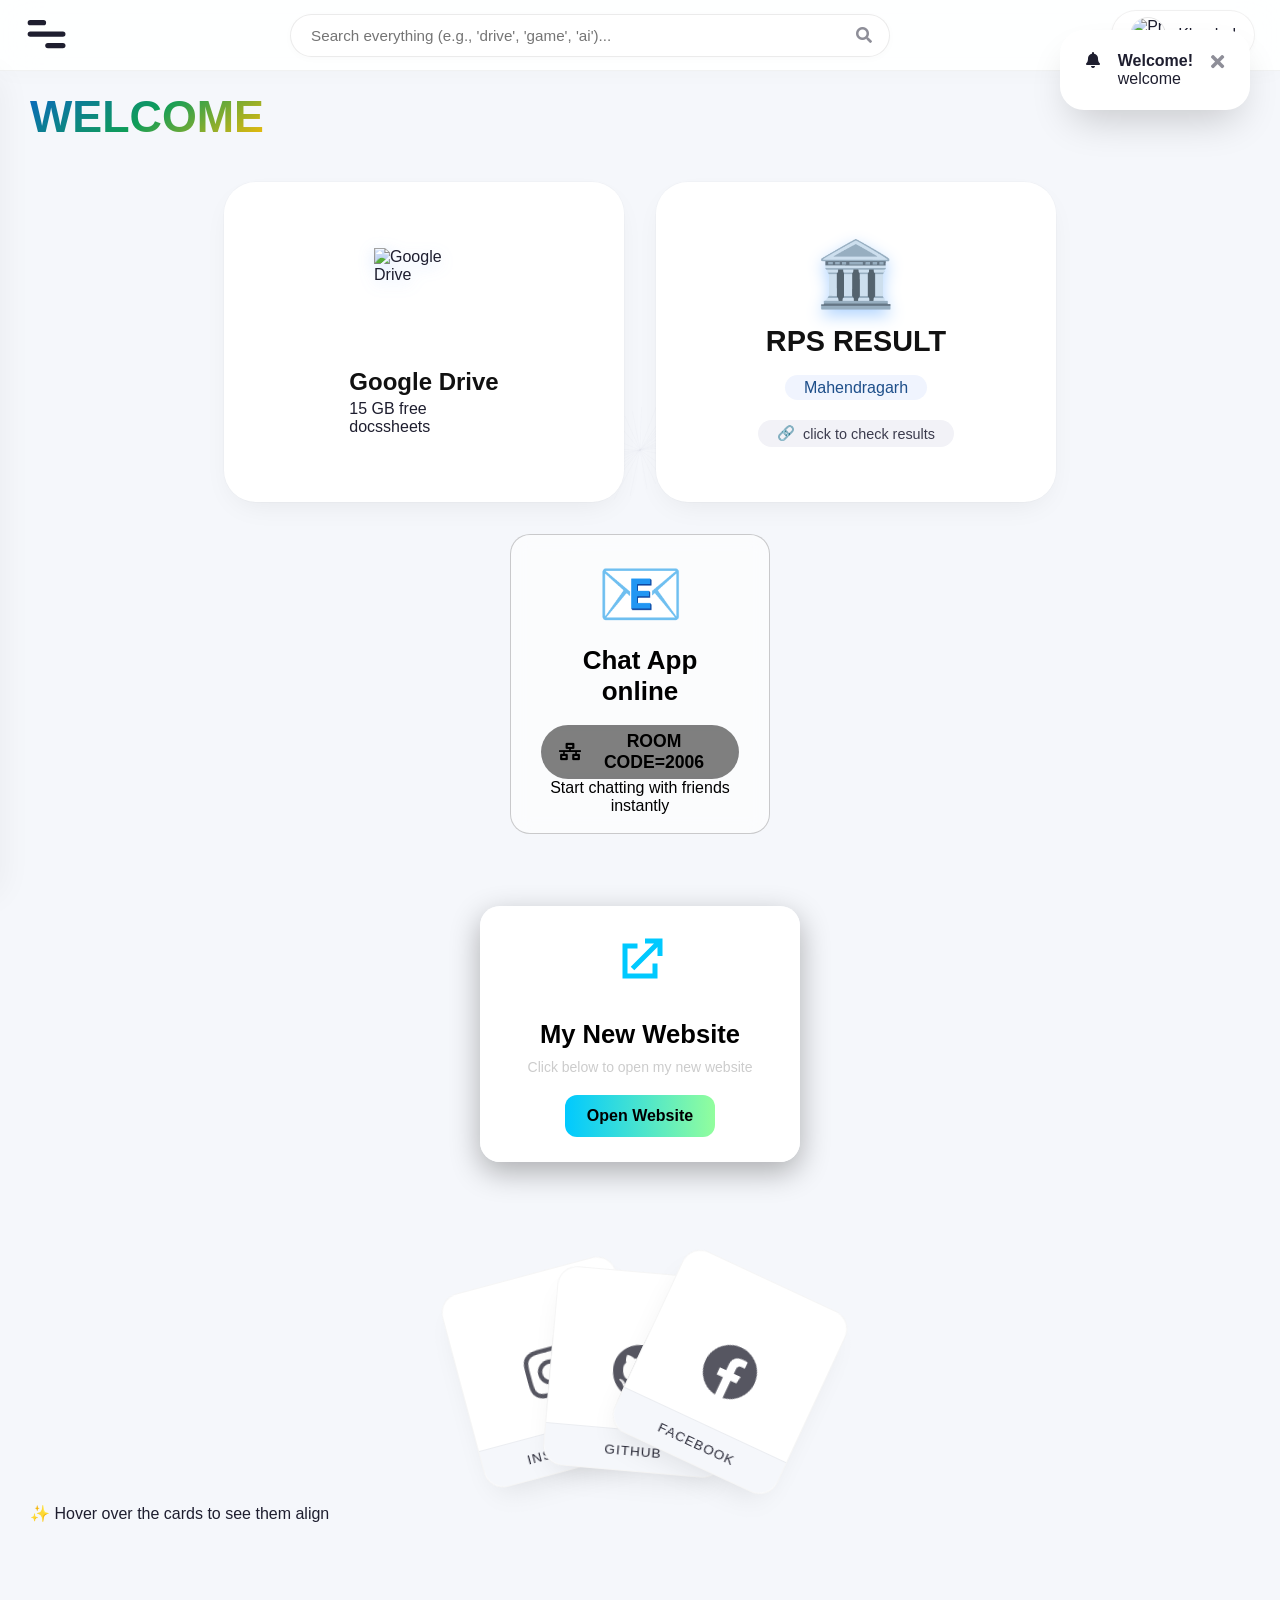
==== commit 69c150af: "Update index.html Signed-off-by: khushal jangra <148229646+khushaljangra@users.noreply.github.com>" ====
--- a/index.html
+++ b/index.html
@@ -3,7 +3,7 @@
 <head>
   <meta charset="UTF-8">
   <meta name="viewport" content="width=device-width, initial-scale=1.0, user-scalable=yes">
-  <title>Khushal's Dashboard · Chat Card + New Webpage Card · ClodifyHub</title>
+  <title>Khushal jangid</title>
   <!-- Font Awesome 6 (free) for main dashboard, plus 5 for chat card (compatible) -->
   <link rel="stylesheet" href="https://cdnjs.cloudflare.com/ajax/libs/font-awesome/6.4.0/css/all.min.css">
   <link rel="stylesheet" href="https://use.fontawesome.com/releases/v5.15.4/css/all.css">
@@ -459,16 +459,6 @@
     .qr-tab { background: #f0f0f5; padding: 8px 16px; border-radius: 30px; cursor: pointer; font-size: 0.9rem; color:#111; }
     .qr-tab.active { background: #0a84ff; color: white; }
     
-    .loader-overlay {
-      position: fixed; top:0; left:0; width:100%; height:100%; background: #f5f7fb; display: flex; justify-content: center; align-items: center; z-index:9999; transition: opacity 0.5s ease, visibility 0.5s ease;
-    }
-    .loader-overlay.hidden { opacity:0; visibility:hidden; }
-    .absolute { position: absolute; }
-    .loader { display: flex; margin:0.25em 0; position: absolute; top:50%; left:50%; transform: translate(-50%, -50%); }
-    .dash { animation: dashArray 2s ease-in-out infinite, dashOffset 2s linear infinite; }
-    @keyframes dashArray { 0% { stroke-dasharray:0 1 359 0; } 50% { stroke-dasharray:0 359 1 0; } 100% { stroke-dasharray:359 1 0 0; } }
-    @keyframes dashOffset { 0% { stroke-dashoffset:365; } 100% { stroke-dashoffset:5; } }
-    
     .animation-hub {
       background: white;
       border-radius: 28px;
@@ -662,13 +652,8 @@
 <body>
   <canvas id="reptile-canvas"></canvas>
   <div class="above-canvas">
-    <div id="loader-overlay" class="loader-overlay">
-      <div class="loader">
-        <svg height="0" width="0" viewBox="0 0 64 64" class="absolute"><defs><linearGradient gradientUnits="userSpaceOnUse" y2="2" x2="0" y1="62" x1="0" id="b"><stop stop-color="#2f5be7"></stop><stop stop-color="#0a84ff" offset="1"></stop></linearGradient></defs></svg>
-        <svg xmlns="http://www.w3.org/2000/svg" fill="none" viewBox="0 0 64 64" height="128" width="128"><path stroke-linejoin="round" stroke-linecap="round" stroke-width="12" stroke="url(#b)" d="M 16,4 L 16,60 M 16,32 L 48,4 M 16,32 L 48,60" class="dash" id="k" pathLength="360"></path></svg>
-      </div>
-    </div>
-    <div id="dashboard-page" style="display: none;">
+    <!-- LOADER REMOVED — dashboard immediately visible -->
+    <div id="dashboard-page" style="display: block;">
       <header>
         <div class="header-left">
           <div class="hamburger" id="hamburgerBtn">
@@ -838,7 +823,7 @@
       </div>
 
       <button class="back-to-top" id="back-to-top"><i class="fas fa-arrow-up"></i></button>
-      <div class="notification" id="notification"><div class="notification-icon"><i class="fas fa-bell"></i></div><div class="notification-content"><h4>Welcome!</h4><p>NEW TOOLS ADDED IN MORE TOOLS SECTION</p></div><button class="notification-close" id="notification-close"><i class="fas fa-times"></i></button></div>
+      <div class="notification" id="notification"><div class="notification-icon"><i class="fas fa-bell"></i></div><div class="notification-content"><h4>Welcome!</h4><p>welcome</p></div><button class="notification-close" id="notification-close"><i class="fas fa-times"></i></button></div>
 
       <div class="profile-modal" id="profile-modal">
         <div class="modal-content"><button class="close-modal" id="close-modal"><i class="fas fa-times"></i></button><img src="https://as2.ftcdn.net/v2/jpg/03/52/55/36/1000_F_352553623_XM3xC1aHAYoRRvI1ykXevOQWdW7hCU2a.webp" class="profile-modal-img"><h2>Khushal Jangra</h2><p>choyal034@gmail.com</p></div>
@@ -850,7 +835,6 @@
   </div>
 
   <script>
-    // (All original scripts remain unchanged)
     // Reptile Background (simplified)
     (function() {
       const canvas = document.getElementById('reptile-canvas');
@@ -890,7 +874,7 @@
           { id: "pdf24", name: "PDF24 Tools", url: "https://pdf24.org/", icon: "printer", desc: "Free & powerful" }
         ],
         ai: [
-          { id: "chatgpt", name: "ChatGPT", url: "https://chat.openai.com/", icon: "bot", desc: "OpenAI assistant" },
+          { id: "chatgpt", name: "ChatGPT", url: "https://flowgpt.com/", icon: "bot", desc: "OpenAI assistant" },
           { id: "removebg", name: "Remove.bg", url: "https://remove.bg/", icon: "image", desc: "AI background erase" },
           { id: "midjourney", name: "Midjourney", url: "https://www.midjourney.com/", icon: "sparkles", desc: "AI image gen" },
           { id: "runway", name: "RunwayML", url: "https://runwayml.com/", icon: "video", desc: "AI video tools" }
@@ -979,11 +963,6 @@
     })();
 
     // Main Dashboard Script
-    window.addEventListener('load', function() {
-      const loader = document.getElementById('loader-overlay');
-      const dashboard = document.getElementById('dashboard-page');
-      setTimeout(() => { loader.classList.add('hidden'); dashboard.style.display = 'block'; setTimeout(() => loader.style.display = 'none', 600); }, 2000);
-    });
     document.addEventListener('DOMContentLoaded', function() {
       const hamburger = document.getElementById('menuCheckbox');
       const sidebar = document.getElementById('sidebar');
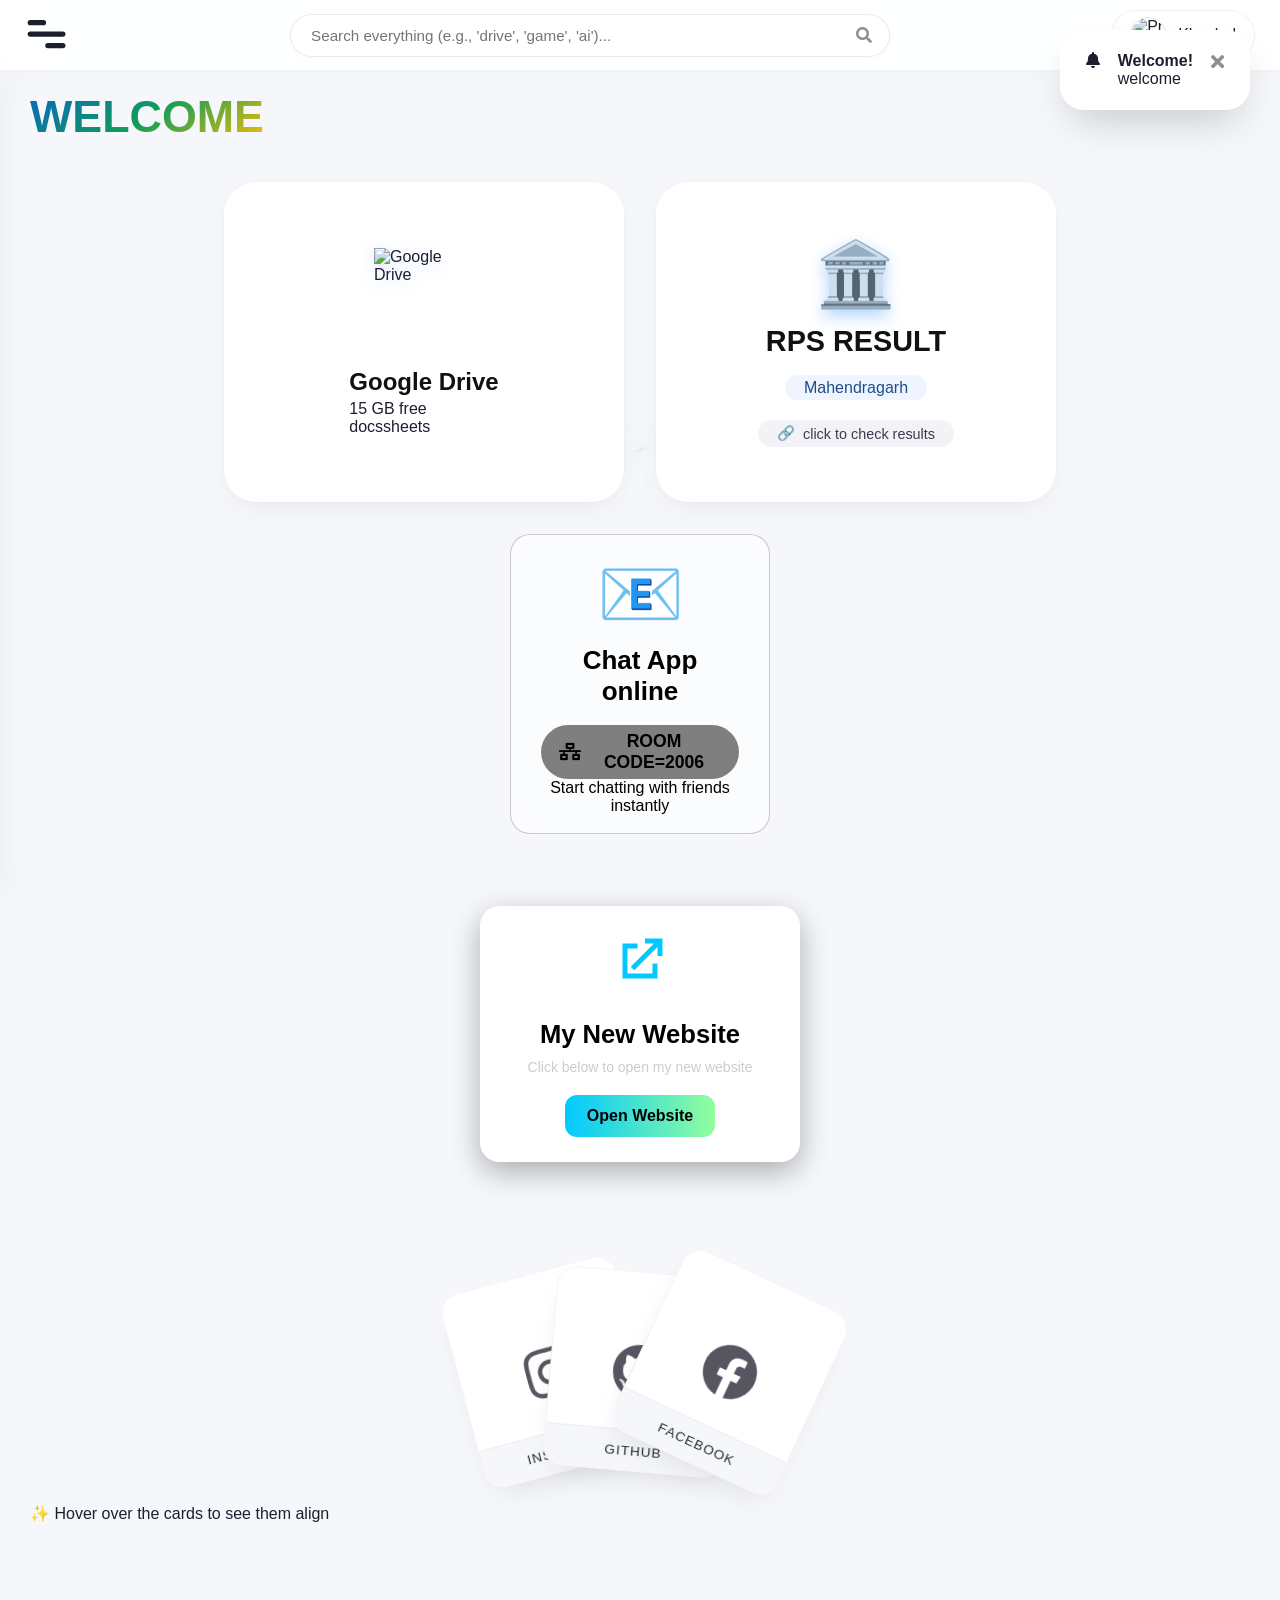
==== commit 92af4d72: "Update index.html Signed-off-by: khushal jangra <148229646+khushaljangra@users.noreply.github.com>" ====
--- a/index.html
+++ b/index.html
@@ -812,7 +812,7 @@
           <div class="tabs" id="toolsTabs" style="display: flex; justify-content: center; gap: 12px; flex-wrap: wrap;">
             <div class="tab active" data-cat="pdf">📄 PDF Masters</div>
             <div class="tab" data-cat="ai">🧠 AI & Creators</div>
-            <div class="tab" data-cat="dev">💻 Dev Studio</div>
+            <div class="tab" data-cat="dev">📚 book</div>
             <div class="tab" data-cat="fav">⭐ Favorites</div>
           </div>
           <div id="pdfContainer" class="container"></div>
@@ -880,10 +880,10 @@
           { id: "runway", name: "RunwayML", url: "https://runwayml.com/", icon: "video", desc: "AI video tools" }
         ],
         dev: [
-          { id: "github", name: "GitHub", url: "https://github.com/", icon: "github", desc: "Code & collaboration" },
-          { id: "codepen", name: "CodePen", url: "https://codepen.io/", icon: "code", desc: "Frontend playground" },
-          { id: "stackoverflow", name: "StackOverflow", url: "https://stackoverflow.com/", icon: "help-circle", desc: "Dev community" },
-          { id: "vercel", name: "Vercel", url: "https://vercel.com/", icon: "cloud", desc: "Deploy instantly" }
+          { id: "book library", name: "Book Library", url: "https://welib.st/", icon: "book-open", desc: "Digital book library" },
+          { id: "info book", name: "info book", url: "https://infobooks.org/", icon: "book-open", desc: "many book collection" },
+          { id: "book room", name: "Book Room", url: "https://pdfroom.com/", icon: "book-open", desc: "many book room" },
+          { id: "open library", name: "Open Library", url: "https://openlibrary.org/", icon: "book-open", desc: "Free digital library" }
         ]
       };
       function saveFavs() { localStorage.setItem('nexus_favorites', JSON.stringify(favorites)); }
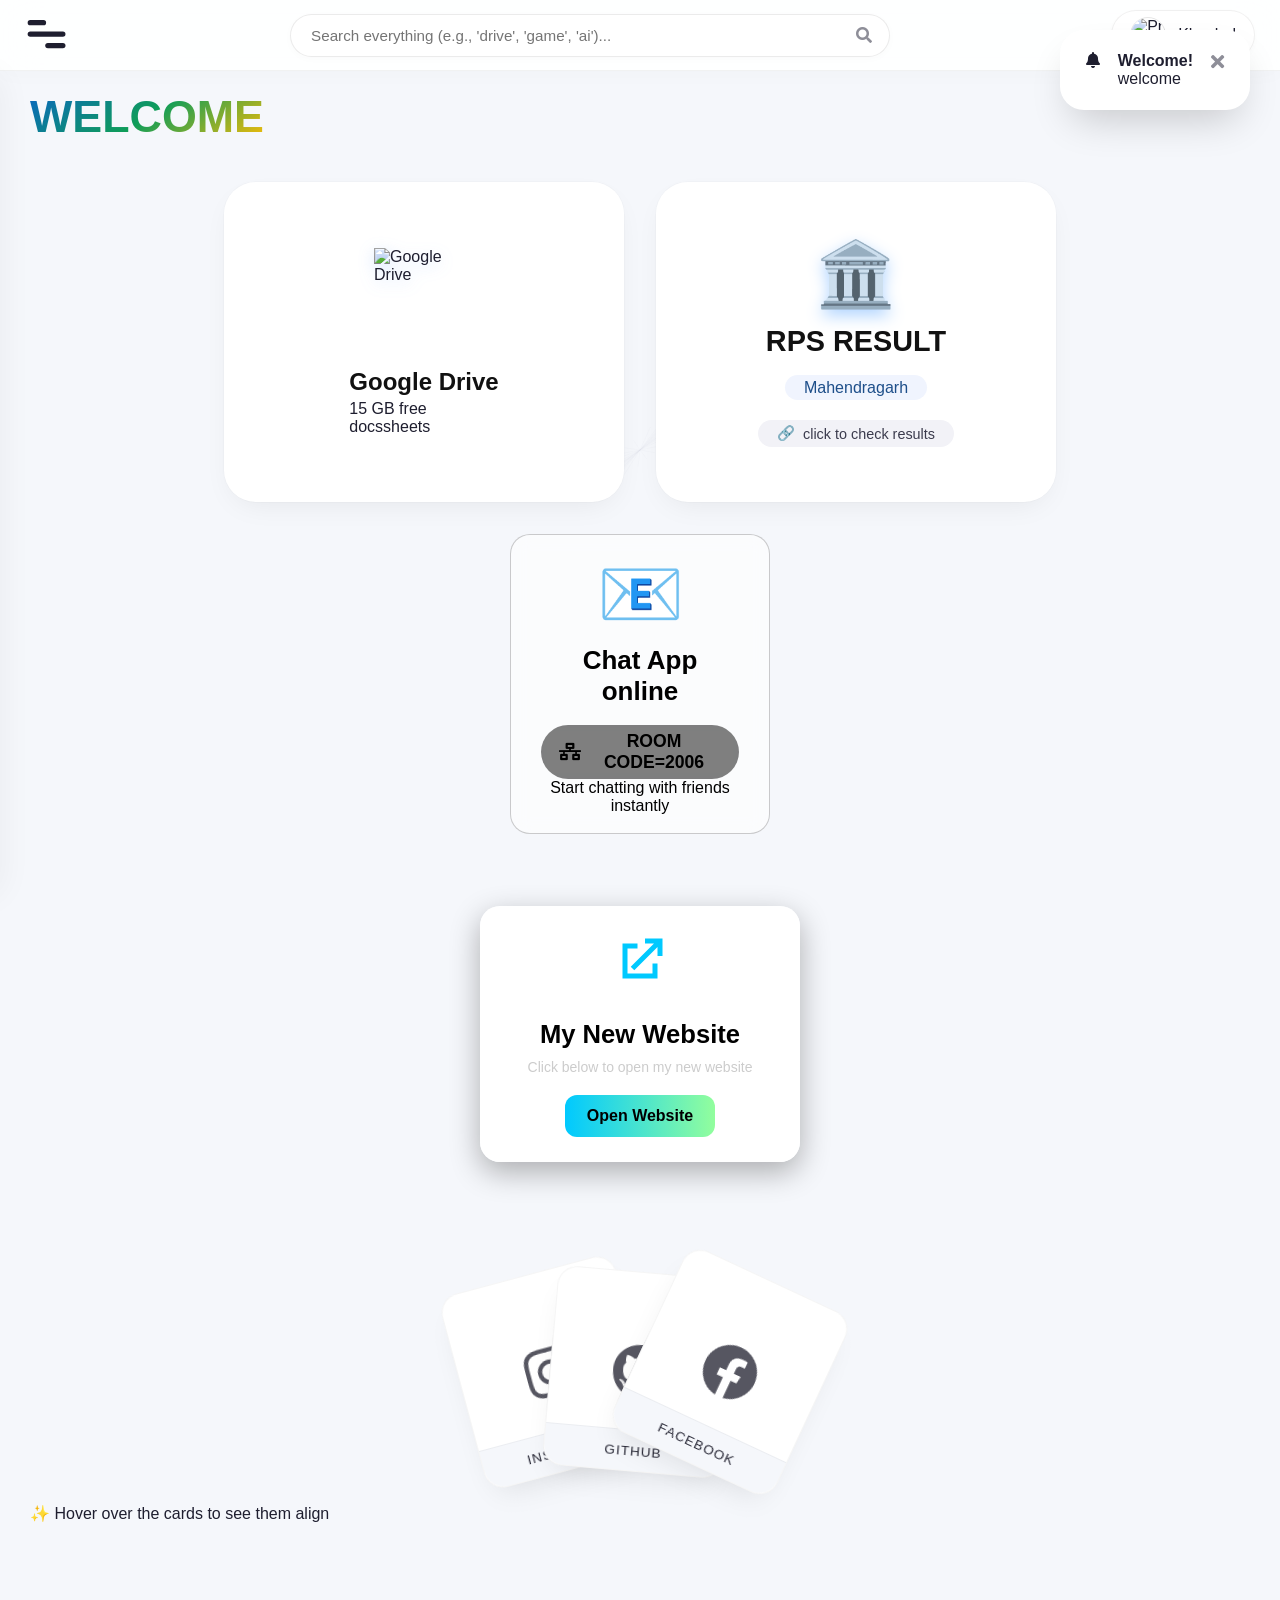
==== commit 58972d71: "Update index.html Signed-off-by: Khushal Jangid <148229646+khushaljangra@users.noreply.github.com>" ====
--- a/index.html
+++ b/index.html
@@ -731,7 +731,7 @@
               </svg>
               <h2> My New Website</h2>
               <p>Click below to open my new website</p>
-              <a href="https://cloudify.free.nf/?i=1#" target="_blank" class="new-card-btn" onclick="event.stopPropagation();">
+              <a href="https://codewithkj.vercel.app/" target="_blank" class="new-card-btn" onclick="event.stopPropagation();">
                 Open Website
               </a>
             </div>
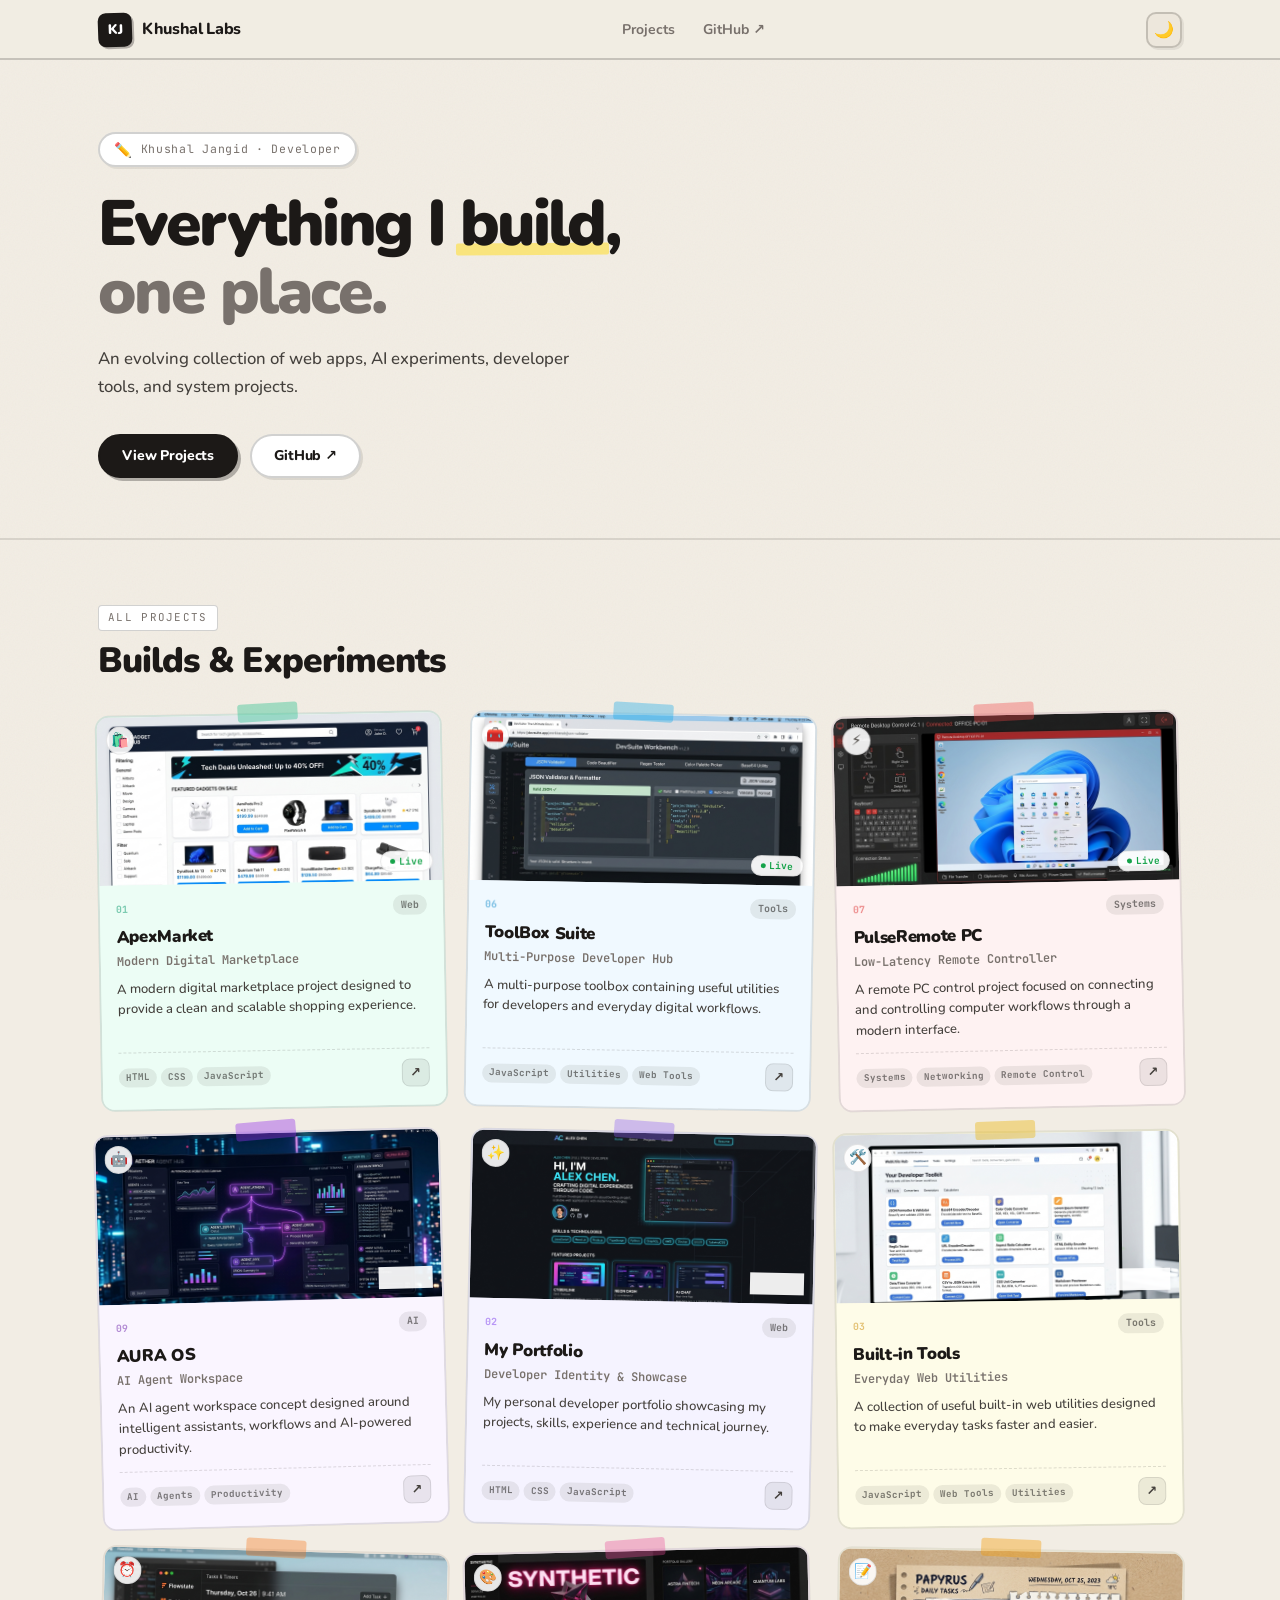
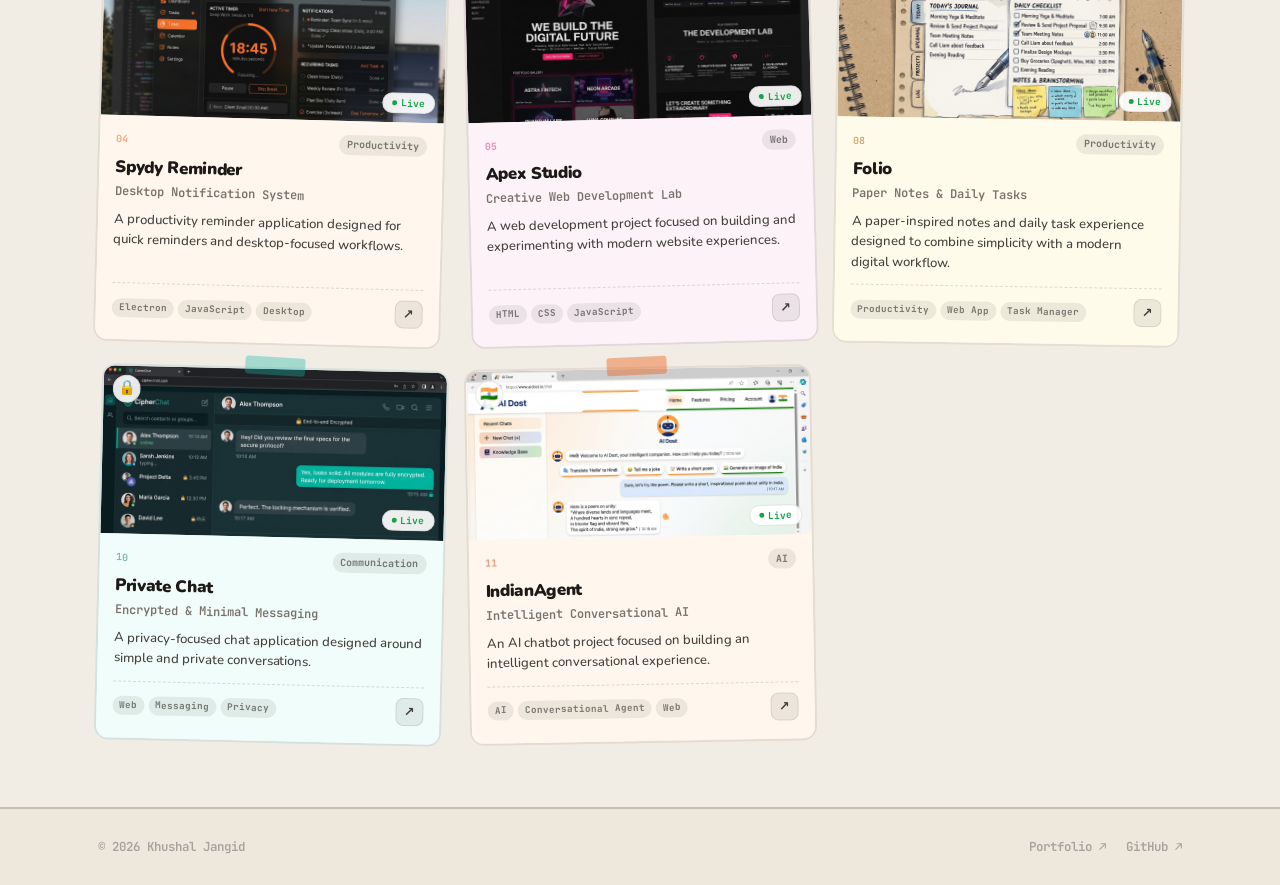
==== commit b56272fd: "feat: replace old dashboard with Khushal Labs project hub" ====
--- a/index.html
+++ b/index.html
@@ -2,998 +2,137 @@
 <html lang="en">
 <head>
   <meta charset="UTF-8">
-  <meta name="viewport" content="width=device-width, initial-scale=1.0, user-scalable=yes">
-  <title>Khushal jangid</title>
-  <!-- Font Awesome 6 (free) for main dashboard, plus 5 for chat card (compatible) -->
-  <link rel="stylesheet" href="https://cdnjs.cloudflare.com/ajax/libs/font-awesome/6.4.0/css/all.min.css">
-  <link rel="stylesheet" href="https://use.fontawesome.com/releases/v5.15.4/css/all.css">
-  <script src="https://cdn.emailjs.com/dist/email.min.js"></script>
-  <script src="https://cdnjs.cloudflare.com/ajax/libs/jspdf/2.5.1/jspdf.umd.min.js"></script>
-  <script src="https://cdn.jsdelivr.net/npm/qrious@4.0.2/dist/qrious.min.js"></script>
-  <!-- Tailwind + Phosphor icons -->
-  <script src="https://cdn.tailwindcss.com"></script>
-  <script src="https://unpkg.com/@phosphor-icons/web@2.1.1"></script>
-  <!-- Lucide Icons (for tools page integration) -->
-  <script src="https://unpkg.com/lucide@latest"></script>
-  <style>
-    /* Modern white / light grey background, refined shadows, clean typography */
-    * {
-      margin: 0;
-      padding: 0;
-      box-sizing: border-box;
-      font-family: -apple-system, BlinkMacSystemFont, 'Segoe UI', Roboto, Oxygen, Ubuntu, Cantarell, 'Open Sans', 'Helvetica Neue', sans-serif;
-    }
-    
-    body {
-      background-color: #f5f7fb;
-      color: #1e1e2f;
-      min-height: 100vh;
-      overflow-x: hidden;
-    }
-    
-    /* reptile canvas transformed into very light, barely-there pattern, pointer-events: none */
-    #reptile-canvas {
-      display: block;
-      position: fixed;
-      top: 0;
-      left: 0;
-      width: 100%;
-      height: 100%;
-      z-index: 0;
-      pointer-events: none;
-      background: transparent;
-      opacity: 0.15;
-    }
-    
-    /* all content above canvas */
-    .above-canvas {
-      position: relative;
-      z-index: 10;
-      min-height: 100vh;
-      display: flex;
-      flex-direction: column;
-      background: transparent;
-    }
-    
-    /* Header – clean white, slight shadow */
-    header {
-      background: rgba(255, 255, 255, 0.9);
-      backdrop-filter: blur(18px);
-      -webkit-backdrop-filter: blur(18px);
-      padding: 10px 25px;
-      border-bottom: 1px solid rgba(0, 0, 0, 0.05);
-      position: sticky;
-      top: 0;
-      z-index: 100;
-      display: flex;
-      justify-content: space-between;
-      align-items: center;
-      gap: 15px;
-      box-shadow: 0 4px 20px rgba(0, 0, 0, 0.02);
-    }
-    
-    .header-left { display: flex; align-items: center; }
-    .header-center { flex: 1; max-width: 600px; margin: 0 auto; }
-    .header-right { display: flex; align-items: center; }
-    
-    /* Hamburger – dark lines for white bg */
-    .hamburger {
-      height: 44px;
-      width: 44px;
-      position: relative;
-      cursor: pointer;
-      z-index: 200;
-    }
-    .hamburger .checkbox {
-      position: absolute;
-      opacity: 0;
-      height: 100%;
-      width: 100%;
-      cursor: pointer;
-      z-index: 10;
-    }
-    .line {
-      transition: 0.5s;
-      stroke-width: 6px;
-      stroke: #1e1e2f;
-    }
-    .hamburger svg path { stroke: #1e1e2f; }
-    .lineTop { stroke-dasharray: 40 40; stroke-dashoffset: 25; }
-    .lineBottom { stroke-dasharray: 40 40; stroke-dashoffset: 60; }
-    .lineMid { stroke-dasharray: 40 40; }
-    .hamburger .checkbox:checked + svg .line { stroke: #0a84ff; }
-    .hamburger .checkbox:checked + svg .lineTop { stroke-dashoffset: 0; transform-origin: left; transform: rotateZ(45deg) translate(-7px, -5px); }
-    .hamburger .checkbox:checked + svg .lineMid { stroke-dashoffset: 40; }
-    .hamburger .checkbox:checked + svg .lineBottom { stroke-dashoffset: 0; transform-origin: left; transform: rotateZ(-45deg) translate(-5px, 5px); }
-    
-    /* Search bar – light mode */
-    .header-search { width: 100%; position: relative; }
-    .header-search-bar {
-      width: 100%;
-      padding: 12px 45px 12px 20px;
-      border-radius: 40px;
-      border: 1px solid rgba(0, 0, 0, 0.08);
-      background: white;
-      color: #1e1e2f;
-      font-size: 0.95rem;
-      box-shadow: 0 2px 8px rgba(0,0,0,0.02);
-    }
-    .header-search-bar:focus {
-      outline: none;
-      border-color: #0a84ff;
-      box-shadow: 0 0 0 4px rgba(10,132,255,0.15);
-    }
-    .header-search-icon {
-      position: absolute;
-      right: 18px;
-      top: 50%;
-      transform: translateY(-50%);
-      color: #8e8e98;
-      font-size: 1rem;
-    }
-    
-    .profile-container {
-      display: flex; align-items: center; gap: 12px; cursor: pointer; padding: 6px 18px;
-      border-radius: 40px;
-      background: white;
-      border: 1px solid rgba(0, 0, 0, 0.06);
-      transition: all 0.2s ease;
-      white-space: nowrap;
-      box-shadow: 0 2px 6px rgba(0,0,0,0.02);
-    }
-    .profile-container:hover { background: #f0f2f5; transform: translateY(-1px); }
-    .profile-img { width: 36px; height: 36px; border-radius: 50%; object-fit: cover; border: 1px solid rgba(0,0,0,0.1); }
-    .profile-name { font-weight: 500; color: #1e1e2f; }
-    
-    /* Sidebar – clean white glass */
-    .sidebar {
-      position: fixed;
-      top: 70px;
-      left: 0;
-      width: 260px;
-      height: calc(100vh - 70px);
-      background: rgba(255, 255, 255, 0.95);
-      backdrop-filter: blur(20px);
-      -webkit-backdrop-filter: blur(20px);
-      border-right: 1px solid rgba(0, 0, 0, 0.06);
-      transform: translateX(-100%);
-      transition: transform 0.3s cubic-bezier(0.4, 0, 0.2, 1);
-      z-index: 150;
-      padding: 25px 0;
-      border-radius: 0 24px 24px 0;
-      box-shadow: 6px 0 30px rgba(0, 0, 0, 0.04);
-    }
-    .sidebar.open { transform: translateX(0); }
-    .sidebar .nav-item {
-      display: flex;
-      align-items: center;
-      gap: 18px;
-      padding: 16px 28px;
-      color: #2c2c3a;
-      font-size: 1.2rem;
-      font-weight: 500;
-      cursor: pointer;
-      transition: all 0.2s;
-      border-left: 4px solid transparent;
-    }
-    .sidebar .nav-item:hover {
-      background: rgba(10, 132, 255, 0.06);
-      color: #0a84ff;
-      border-left-color: #0a84ff;
-    }
-    .sidebar .nav-item i { width: 28px; font-size: 1.4rem; color: #5f5f73; }
-    .sidebar .nav-item:hover i { color: #0a84ff; }
-    .sidebar .nav-item.active {
-      background: rgba(10, 132, 255, 0.1);
-      color: #0a84ff;
-      border-left-color: #0a84ff;
-    }
-    .sidebar .nav-item.active i { color: #0a84ff; }
-    
-    /* Main pages */
-    .page {
-      display: none;
-      max-width: 1400px;
-      margin: 0 auto;
-      padding: 20px 30px 80px;
-    }
-    .page.active { display: block; }
-    
-    /* modern white cards */
-    .glass-card {
-      background: white;
-      box-shadow: 0 10px 30px -10px rgba(0, 0, 0, 0.08), 0 0 0 1px rgba(0,0,0,0.02);
-      border: none;
-    }
-    .bento-card {
-      transform: translateY(0) scale(1);
-      transition: transform 0.3s ease, box-shadow 0.3s ease;
-      cursor: pointer;
-      height: 20rem;
-      display: flex;
-      flex-direction: column;
-      justify-content: center;
-      align-items: center;
-      border-radius: 2rem;
-      background: white;
-      position: relative;
-    }
-    .bento-card:hover {
-      transform: translateY(-6px) scale(1.01);
-      box-shadow: 0 25px 40px -14px rgba(0, 0, 0, 0.15), 0 0 0 1px rgba(0,0,0,0.02);
-    }
-    .drive-icon-large {
-      width: 100px;
-      height: 100px;
-      object-fit: contain;
-      margin-bottom: 20px;
-      filter: drop-shadow(0 4px 8px rgba(66, 133, 244, 0.2));
-    }
-    .hover-reveal { 
-      opacity: 1 !important; 
-      transform: translateY(0) !important; 
-    }
-    .hover-reveal h3 {
-      font-size: 1.5rem;
-      font-weight: 600;
-      color: #111;
-      margin-bottom: 0.25rem;
-    }
-    .open-link-icon {
-      position: absolute; top: 1rem; right: 1rem; z-index: 20; opacity: 0; transition: opacity 0.2s;
-      background: rgba(255,255,255,0.9); backdrop-filter: blur(4px); border-radius: 50%;
-      width: 2.2rem; height: 2.2rem; display: flex; align-items: center; justify-content: center;
-      border: 1px solid rgba(0,0,0,0.04);
-      color: #1e1e2f;
-    }
-    .group:hover .open-link-icon { opacity: 1; }
-    
-    .double-card-grid {
-      display: flex;
-      flex-wrap: wrap;
-      justify-content: center;
-      gap: 2rem;
-      margin: 2rem auto;
-    }
-    .double-card-grid > * {
-      flex: 0 1 400px;
-      min-width: 300px;
-    }
-    
-    .rps-card {
-      background: white;
-      border-radius: 2rem;
-      padding: 2rem 1.5rem;
-      cursor: pointer;
-      transition: transform 0.3s ease, box-shadow 0.3s ease;
-      box-shadow: 0 10px 30px -10px rgba(0, 0, 0, 0.08), 0 0 0 1px rgba(0,0,0,0.02);
-      display: flex;
-      flex-direction: column;
-      align-items: center;
-      text-align: center;
-      height: 20rem;
-      justify-content: center;
-      position: relative;
-    }
-    .rps-card:hover {
-      transform: translateY(-6px) scale(1.01);
-      box-shadow: 0 25px 40px -14px rgba(0, 0, 0, 0.12);
-    }
-    .rps-emblem { font-size: 4rem; margin-bottom: 0.5rem; filter: drop-shadow(0 6px 8px #b0d4ff); }
-    .rps-card h3 {
-      font-size: 1.8rem;
-      font-weight: 700;
-      color: #111;
-      margin: 0.3rem 0;
-    }
-    .rps-sub {
-      background: #f0f4fe;
-      padding: 0.2rem 1.2rem;
-      border-radius: 40px;
-      color: #1e4f8a;
-      font-size: 1rem;
-      margin: 0.8rem 0 0.5rem;
-    }
-    .rps-footer {
-      display: flex;
-      align-items: center;
-      gap: 8px;
-      background: #f2f2f7;
-      padding: 0.3rem 1.2rem;
-      border-radius: 50px;
-      color: #3b3b4d;
-      font-size: 0.9rem;
-      margin-top: 0.8rem;
-    }
-    
-    .glass-social-container {
-      position: relative;
-      display: flex;
-      justify-content: center;
-      align-items: center;
-      flex-wrap: wrap;
-      padding: 2rem 1rem;
-      margin-top: 3rem;
-    }
-    .glass-social-container .glass {
-      position: relative;
-      width: 180px;
-      height: 200px;
-      background: white;
-      border: 1px solid rgba(0, 0, 0, 0.04);
-      box-shadow: 0 15px 30px -12px rgba(0, 0, 0, 0.1);
-      display: flex;
-      justify-content: center;
-      align-items: center;
-      transition: 0.4s;
-      border-radius: 20px;
-      margin: 0 -45px;
-      backdrop-filter: blur(10px);
-      transform: rotate(calc(var(--r) * 1deg));
-      will-change: transform, margin;
-      cursor: pointer;
-      text-decoration: none;
-      color: inherit;
-    }
-    .glass-social-container:hover .glass { transform: rotate(0deg); margin: 0 10px; }
-    .glass-social-container .glass::before {
-      content: attr(data-text);
-      position: absolute;
-      bottom: 0;
-      width: 100%;
-      height: 40px;
-      background: #f5f7fb;
-      display: flex;
-      justify-content: center;
-      align-items: center;
-      color: #2a2a38;
-      font-weight: 400;
-      letter-spacing: 1px;
-      border-bottom-left-radius: 20px;
-      border-bottom-right-radius: 20px;
-      border-top: 1px solid rgba(0,0,0,0.04);
-      text-transform: uppercase;
-      font-size: 0.85rem;
-    }
-    .glass-social-container .glass svg {
-      height: 3.5em;
-      width: auto;
-      fill: #2c2c3a;
-      opacity: 0.8;
-      transition: transform 0.25s ease;
-    }
-    .glass-social-container .glass:hover svg { transform: scale(1.05); fill: #0a84ff; }
-    
-    .brand-title {
-      font-size: 2.8rem; font-weight: 700; margin-bottom: 0.5rem;
-      background: linear-gradient(145deg, #0a66c2, #0f9d58, #fbbc05);
-      -webkit-background-clip: text;
-      -webkit-text-fill-color: transparent;
-      display: inline-block;
-    }
-    
-    .tall-card {
-      background: white;
-      border-radius: 28px;
-      padding: 32px 24px;
-      box-shadow: 0 8px 28px -8px rgba(0, 0, 0, 0.06), 0 0 0 1px rgba(0,0,0,0.02);
-      min-height: 420px;
-    }
-    .tall-card.hidden-search { display: none; }
-    .tall-card h3 {
-      font-size:1.5rem; font-weight:600; margin-bottom:24px; padding-bottom:18px; border-bottom:1px solid rgba(0,0,0,0.05); display:flex; align-items:center; gap:14px; color:#111;
-    }
-    .tall-card h3 i {
-      color:#0a84ff; width:38px; height:38px; display:flex; align-items:center; justify-content:center; background:rgba(10,132,255,0.1); border-radius:12px; font-size:1.4rem;
-    }
-    .card-icon-group {
-      display:flex; flex-direction:column; align-items:center; cursor:pointer;
-    }
-    .card-icon-group img {
-      width:70px; height:70px; border-radius:20px; background:rgba(0,0,0,0.02); padding:14px;
-    }
-    .card-icon-group span { margin-top:12px; color:#2c2c3a; }
-    
-    .home-searchable { transition: all 0.2s ease; }
-    .home-searchable.hidden-search { display: none !important; }
-    
-    .explore-section, .saved-section, .settings-section {
-      background: white; border-radius: 28px; padding: 28px;
-      margin-bottom: 30px; box-shadow: 0 8px 26px -8px rgba(0,0,0,0.04);
-    }
-    
-    .back-to-top {
-      position: fixed; bottom: 80px; right: 30px; width: 50px; height: 50px; border-radius: 50%;
-      background: white; color: #1e1e2f;
-      display: flex; align-items: center; justify-content: center; cursor: pointer;
-      opacity: 0; transform: translateY(20px); transition: all 0.3s ease; z-index: 100;
-      border: 1px solid rgba(0,0,0,0.05); box-shadow: 0 6px 16px rgba(0,0,0,0.04);
-    }
-    .back-to-top.show { opacity: 1; transform: translateY(0); }
-    
-    .notification {
-      position: fixed; top: 30px; right: 30px; background: white;
-      padding: 22px 26px; border-radius: 24px; box-shadow: 0 20px 40px -12px rgba(0,0,0,0.2);
-      max-width: 380px; z-index: 1000;
-      opacity: 0; transform: translateY(-100px); transition: all 0.5s cubic-bezier(0.68,-0.55,0.27,1.55);
-      display: flex; align-items: flex-start; gap: 18px;
-      color:#1e1e2f;
-    }
-    .notification.show { opacity: 1; transform: translateY(0); }
-    .notification-close { background: transparent; border: none; color: #8e8e98; cursor: pointer; font-size: 1.2rem; }
-    
-    .profile-modal {
-      position: fixed; top:0; left:0; width:100%; height:100%; background: rgba(255,255,255,0.8); backdrop-filter: blur(20px);
-      display: flex; align-items: center; justify-content: center; z-index:2000; opacity:0; visibility:hidden; transition:0.3s;
-    }
-    .profile-modal.active { opacity:1; visibility:visible; }
-    .modal-content {
-      background: white; border-radius:28px; padding:40px;
-      max-width:480px; width:90%; text-align: center; box-shadow: 0 30px 60px rgba(0,0,0,0.1);
-      position: relative;
-    }
-    .close-modal {
-      position: absolute; top:20px; right:20px; background:#f0f0f0; border:none; color:#111;
-      width:44px; height:44px; border-radius:50%; cursor:pointer;
-    }
-    .profile-modal-img {
-      width:120px; height:120px; border-radius:50%; margin:0 auto 20px; object-fit:cover; border:2px solid rgba(0,0,0,0.05);
-    }
-    
-    .pdf-modal, .qr-modal, .text-encryptor-modal {
-      position: fixed; top:0; left:0; width:100%; height:100%; background: rgba(255,255,255,0.8); backdrop-filter: blur(20px);
-      display: flex; align-items: center; justify-content: center; z-index:3000; opacity:0; visibility:hidden; transition:0.3s;
-    }
-    .pdf-modal.active, .qr-modal.active, .text-encryptor-modal.active { opacity:1; visibility:visible; }
-    .pdf-modal-content, .qr-modal-content, .text-encryptor-modal-content {
-      background: white; border-radius:28px; padding:40px;
-      max-width:600px; width:90%; max-height:90vh; overflow-y:auto; box-shadow: 0 30px 60px rgba(0,0,0,0.1);
-      position: relative;
-    }
-    .pdf-close, .qr-close, .text-encryptor-close {
-      position: absolute; top:20px; right:20px; background:#f0f0f0; border:none; color:#111;
-      width:40px; height:40px; border-radius:50%; cursor:pointer;
-    }
-    
-    .qr-tabs { display: flex; flex-wrap: wrap; gap: 8px; margin: 20px 0; }
-    .qr-tab { background: #f0f0f5; padding: 8px 16px; border-radius: 30px; cursor: pointer; font-size: 0.9rem; color:#111; }
-    .qr-tab.active { background: #0a84ff; color: white; }
-    
-    .animation-hub {
-      background: white;
-      border-radius: 28px;
-      padding: 28px;
-      margin-bottom: 30px;
-      box-shadow: 0 8px 26px -8px rgba(0,0,0,0.04);
-      text-align: center;
-    }
-    .animation-hub h3 {
-      color: #1e1e2f;
-      font-size: 1.8rem;
-      font-weight: 600;
-      margin-bottom: 30px;
-      display: flex;
-      align-items: center;
-      justify-content: center;
-      gap: 10px;
-    }
-    .animation-grid {
-      display: grid;
-      grid-template-columns: repeat(auto-fit, minmax(200px, 1fr));
-      gap: 20px;
-      max-width: 1000px;
-      margin: auto;
-    }
-    .animation-link {
-      text-decoration: none;
-      background: linear-gradient(145deg, #f8f9fa, #ffffff);
-      padding: 25px 20px;
-      border-radius: 20px;
-      font-weight: bold;
-      color: #333;
-      transition: all 0.3s ease;
-      box-shadow: 0 5px 15px rgba(0,0,0,0.05);
-      display: flex;
-      flex-direction: column;
-      align-items: center;
-      gap: 10px;
-    }
-    .animation-link:hover {
-      transform: translateY(-6px) scale(1.02);
-      background: linear-gradient(135deg, #0a84ff, #5e5ce6);
-      color: white;
-    }
-    .animation-link .emoji { font-size: 3rem; }
-    
-    .chat-card-new {
-      width: 260px;
-      height: 300px;
-      border-radius: 20px;
-      background: rgba(255, 255, 255, 0.6);
-      backdrop-filter: blur(10px);
-      border: 1px solid rgba(0, 0, 0, 0.2);
-      text-align: center;
-      color: rgb(0, 0, 0);
-      text-decoration: none;
-      padding: 30px;
-      transition: 0.4s;
-      display: flex;
-      flex-direction: column;
-      align-items: center;
-      justify-content: center;
-      position: relative;
-      margin: 0 auto;
-    }
-    .chat-card-new:hover { transform: scale(1.05); }
-    .chat-card-new .icon { font-size: 70px; margin-bottom: 10px; animation: float 3s ease-in-out infinite; }
-    @keyframes float { 0% { transform: translateY(0px); } 50% { transform: translateY(-10px); } 100% { transform: translateY(0px); } }
-    .chat-card-new .title { font-size: 26px; font-weight: bold; margin-bottom: 6px; color: #000000; }
-    .ip-badge {
-      background: rgba(0, 0, 0, 0.5);
-      backdrop-filter: blur(4px);
-      padding: 6px 18px;
-      border-radius: 50px;
-      font-size: 1.1rem;
-      font-weight: 600;
-      margin-top: 12px;
-      color: rgb(0, 0, 0);
-      display: inline-flex;
-      align-items: center;
-      gap: 6px;
-    }
-    
-    /* Tools page integration styles */
-    .nexus-tools-wrapper {
-      background: rgba(255, 255, 255, 0.92);
-      backdrop-filter: blur(4px);
-      border-radius: 2rem;
-      padding: 1.8rem;
-      box-shadow: 0 20px 35px -12px rgba(0, 0, 0, 0.08);
-    }
-    .nexus-tools-wrapper .container {
-      display: grid;
-      grid-template-columns: repeat(auto-fill, minmax(250px, 1fr));
-      gap: 28px;
-      padding: 30px 0;
-    }
-    .nexus-tools-wrapper .card {
-      background: white;
-      border-radius: 32px;
-      padding: 28px 16px;
-      display: flex;
-      flex-direction: column;
-      align-items: center;
-      text-align: center;
-      cursor: pointer;
-      transition: all 0.3s ease;
-      border: 1px solid rgba(0, 0, 0, 0.05);
-      box-shadow: 0 12px 24px -12px rgba(0, 0, 0, 0.08);
-      position: relative;
-    }
-    .nexus-tools-wrapper .card:hover { transform: translateY(-6px); box-shadow: 0 20px 30px -12px rgba(0,0,0,0.15); }
-    .nexus-tools-wrapper .card h3 { font-size: 1.3rem; margin: 12px 0 6px; color: #111; }
-    .nexus-tools-wrapper .card p { font-size: 0.8rem; opacity: 0.7; }
-    .nexus-tools-wrapper .fav-star {
-      position: absolute; top: 16px; right: 20px; font-size: 1.7rem; cursor: pointer; z-index: 12;
-    }
-    .nexus-tools-wrapper .tab {
-      background: rgba(0, 0, 0, 0.04);
-      padding: 10px 24px;
-      border-radius: 40px;
-      cursor: pointer;
-      font-weight: 600;
-      color: #2c2c3a;
-      border: 1px solid rgba(0, 0, 0, 0.05);
-    }
-    .nexus-tools-wrapper .tab.active { background: #0a84ff; color: white; }
-    .nexus-tools-wrapper input {
-      background: white;
-      border: 1px solid rgba(0, 0, 0, 0.1);
-      padding: 12px 18px;
-      border-radius: 60px;
-      color: #1e1e2f;
-    }
-    .hidden { display: none !important; }
-    @media (max-width: 768px) {
-      header { flex-wrap: wrap; }
-      .header-center { order: 3; width: 100%; max-width: 100%; margin-top: 10px; }
-      .profile-name { display: none; }
-    }
+  <meta name="viewport" content="width=device-width, initial-scale=1.0, viewport-fit=cover">
+  <meta name="mobile-web-app-capable" content="yes">
+  <meta name="apple-mobile-web-app-capable" content="yes">
+  <meta name="apple-mobile-web-app-status-bar-style" content="black-translucent">
+  <title>Khushal Labs — Projects by Khushal Jangid</title>
+  <meta name="description" content="Everything I build. One place. Web apps, AI experiments, developer tools and more.">
+  <meta name="author" content="Khushal Jangid">
+  <meta name="theme-color" content="#0c0c0e">
 
-    /* NEW CARD STYLES (My New Webpage card) - integrated with home page */
-    .new-webpage-card {
-      width: 320px;
-      margin: 40px auto 30px auto;
-      padding: 25px;
-      text-align: center;
-      border-radius: 20px;
-      background: linear-gradient(135deg, #ffffff, #ffffff);
-      color: rgb(0, 0, 0);
-      box-shadow: 0 10px 30px rgba(0,0,0,0.3);
-      transition: 0.3s;
-      cursor: pointer;
-    }
-    .new-webpage-card:hover {
-      transform: translateY(-10px) scale(1.02);
-      box-shadow: 0 20px 40px rgba(0,0,0,0.5);
-    }
-    .new-icon {
-      width: 60px;
-      height: 60px;
-      margin-bottom: 15px;
-      fill: #00c9ff;
-      display: inline-block;
-    }
-    .new-webpage-card h2 {
-      margin: 10px 0;
-      font-size: 1.6rem;
-    }
-    .new-webpage-card p {
-      font-size: 14px;
-      color: #ccc;
-      margin-bottom: 20px;
-    }
-    .new-card-btn {
-      display: inline-block;
-      padding: 12px 22px;
-      background: linear-gradient(90deg, #00c9ff, #92fe9d);
-      color: rgb(0, 0, 0);
-      text-decoration: none;
-      border-radius: 12px;
-      font-weight: bold;
-      transition: 0.3s;
-    }
-    .new-card-btn:hover {
-      opacity: 0.85;
-      transform: scale(0.98);
-    }
-  </style>
+  <!-- Favicon -->
+  <link rel="icon" type="image/svg+xml" href="data:image/svg+xml,<svg xmlns='http://www.w3.org/2000/svg' viewBox='0 0 100 100'><rect width='100' height='100' rx='18' fill='%230c0c0e'/><text x='50' y='67' font-size='48' font-weight='900' font-family='sans-serif' text-anchor='middle' fill='%23ffffff'>KJ</text></svg>">
+
+  <!-- Fonts -->
+  <link rel="preconnect" href="https://fonts.googleapis.com">
+  <link rel="preconnect" href="https://fonts.gstatic.com" crossorigin>
+  <link href="https://fonts.googleapis.com/css2?family=Newsreader:ital,wght@0,400;0,500;0,600;0,700;1,400;1,500&family=Inter:wght@400;500;600;700&family=JetBrains+Mono:wght@400;500;700&display=swap" rel="stylesheet">
+
+  <link rel="stylesheet" href="css/styles.css">
 </head>
 <body>
-  <canvas id="reptile-canvas"></canvas>
-  <div class="above-canvas">
-    <!-- LOADER REMOVED — dashboard immediately visible -->
-    <div id="dashboard-page" style="display: block;">
-      <header>
-        <div class="header-left">
-          <div class="hamburger" id="hamburgerBtn">
-            <input class="checkbox" type="checkbox" id="menuCheckbox" />
-            <svg fill="none" viewBox="0 0 50 50" height="44" width="44">
-              <path class="lineTop line" stroke-linecap="round" stroke-width="4" stroke="currentColor" d="M6 11L44 11"></path>
-              <path stroke-linecap="round" stroke-width="4" stroke="currentColor" d="M6 24H43" class="lineMid line"></path>
-              <path stroke-linecap="round" stroke-width="4" stroke="currentColor" d="M6 37H43" class="lineBottom line"></path>
-            </svg>
-          </div>
-        </div>
-        <div class="header-center">
-          <div class="header-search">
-            <input type="text" class="header-search-bar" placeholder="Search everything (e.g., 'drive', 'game', 'ai')..." id="search-bar">
-            <i class="fas fa-search header-search-icon"></i>
-          </div>
-        </div>
-        <div class="header-right">
-          <div class="profile-container" id="profile-container">  
-            <img src="https://as2.ftcdn.net/v2/jpg/03/52/55/36/1000_F_352553623_XM3xC1aHAYoRRvI1ykXevOQWdW7hCU2a.webp" alt="Profile" class="profile-img">
-            <span class="profile-name">Khushal</span>
-          </div>
-        </div>
-      </header>
 
-      <div class="sidebar" id="sidebar">
-        <div class="nav-item active" data-target="home"><i class="fas fa-home"></i> Home</div>
-        <div class="nav-item" data-target="explore"><i class="fas fa-compass"></i> Explore</div>
-        <div class="nav-item" data-target="saved"><i class="fas fa-bookmark"></i> Saved</div>
-        <div class="nav-item" data-target="settings"><i class="fas fa-cog"></i> Settings</div>
-        <div class="nav-item" data-target="more-tools"><i class="fas fa-tools"></i> More Tools</div>
+  <!-- Header -->
+  <header class="site-header" id="site-header">
+    <div class="nav-inner">
+      <a href="#" class="brand">
+        <div class="brand-badge">KJ</div>
+        <span class="brand-name">Khushal Labs</span>
+      </a>
+
+      <nav>
+        <ul class="nav-links">
+          <li><a href="#projects" class="nav-link">Projects</a></li>
+          <li><a href="https://github.com/khushal-jangid" target="_blank" rel="noopener" class="nav-link">GitHub ↗</a></li>
+        </ul>
+      </nav>
+
+      <div class="header-actions">
+        <button class="theme-toggle" id="theme-toggle" aria-label="Toggle theme" title="Switch Theme">
+          <span class="theme-icon">🌙</span>
+        </button>
+        <button class="mobile-toggle" id="mobile-toggle" aria-label="Menu">
+          <svg width="20" height="20" viewBox="0 0 24 24" fill="none" stroke="currentColor" stroke-width="2.2" stroke-linecap="round">
+            <line x1="3" y1="6"  x2="21" y2="6"/>
+            <line x1="3" y1="12" x2="21" y2="12"/>
+            <line x1="3" y1="18" x2="21" y2="18"/>
+          </svg>
+        </button>
       </div>
+    </div>
+  </header>
 
-      <!-- HOME PAGE -->
-      <div class="page active" id="home-page">
-        <div class="home-saved-container">
-          <div class="brand-title home-searchable" id="home-brand">WELCOME</div>
-          <div class="double-card-grid home-searchable" id="double-card-row">
-            <div onclick="window.open('https://drive.google.com/drive/folders/1v5CPN-V-TsVldWzNwWrHzbbN_74C2mtm', '_blank')" class="group relative overflow-hidden rounded-3xl p-6 glass-card bento-card" id="drive-card">
-              <div class="open-link-icon"><i class="ph-bold ph-arrow-square-out"></i></div>
-              <img src="https://upload.wikimedia.org/wikipedia/commons/1/12/Google_Drive_icon_%282020%29.svg" alt="Google Drive" class="drive-icon-large">
-              <div class="relative z-10 w-full text-center">
-                <div class="hover-reveal" style="opacity:1; transform:none;">
-                  <h3 class="text-2xl font-semibold text-[#111] mb-1">Google Drive</h3>
-                  <p class="text-sm text-[#4b4b5c]"><i class="ph ph-lightning" style="color: #FBBC05;"></i> 15 GB free</p>
-                  <div class="mt-2 flex gap-1 justify-center"><span class="text-xs bg-black/5 px-2 py-0.5 rounded-full text-[#333]">docs</span><span class="text-xs bg-black/5 px-2 py-0.5 rounded-full text-[#333]">sheets</span></div>
-                </div>
-              </div>
-              <i class="ph-fill ph-google-drive-logo float-bg-icon text-8xl -bottom-6 -right-6 absolute rotate-12" style="color: #4285F4; opacity:0.1;"></i>
-            </div>
-            <div onclick="window.open('https://igu1.ucanapply.com/result-details', '_blank')" class="rps-card group" id="rps-card">
-              <div class="open-link-icon" style="position: absolute; top:1rem; right:1rem; opacity:0;"><i class="ph-bold ph-arrow-square-out"></i></div>
-              <div class="rps-emblem">🏛️</div>
-              <h3>RPS RESULT</h3>
-              <div class="rps-sub">Mahendragarh</div>
-              <div class="rps-footer"><span>🔗</span> click to check results</div>
-            </div>
-          </div>
-          <div class="home-searchable" style="display: flex; justify-content: center; margin: 2rem auto;">
-            <a href="https://ipchat.in/" class="chat-card-new" target="_blank">
-              <div class="glow"></div>
-              <div class="icon">📧</div>
-              <div class="title">Chat App online</div>
-              <div class="ip-badge"><i class="fas fa-network-wired"></i> ROOM CODE=2006</div>
-              <div class="desc">Start chatting with friends instantly</div>
-            </a>
-          </div>
-          
-          <!-- ========= NEW CARD INSERTED HERE (BELOW CHAT CARD) ========= -->
-          <div class="home-searchable" style="display: flex; justify-content: center; margin: 20px auto 40px auto;">
-            <div class="new-webpage-card" onclick="window.open('https://cloudify.free.nf/?i=1#', '_blank')">
-              <svg class="new-icon" viewBox="0 0 24 24">
-                <path d="M14 3h7v7h-2V6.41l-9.29 9.3-1.42-1.42 9.3-9.29H14V3z"/>
-                <path d="M5 5h6v2H7v10h10v-4h2v6H5z"/>
-              </svg>
-              <h2> My New Website</h2>
-              <p>Click below to open my new website</p>
-              <a href="https://codewithkj.vercel.app/" target="_blank" class="new-card-btn" onclick="event.stopPropagation();">
-                Open Website
-              </a>
-            </div>
-          </div>
-          <!-- ========= END OF NEW CARD ========= -->
-          
-          <div class="glass-social-container home-searchable" id="social-card-container">
-            <a href="https://www.instagram.com/khushaljangid_8?igsh=aWJ3emc5eHo4b3hu" target="_blank" data-text="Instagram" style="--r:-15;" class="glass">
-              <svg viewBox="0 0 448 512"><path d="M224.1 141c-63.6 0-114.9 51.3-114.9 114.9s51.3 114.9 114.9 114.9S339 319.5 339 255.9 287.7 141 224.1 141zm0 189.6c-41.1 0-74.7-33.5-74.7-74.7s33.5-74.7 74.7-74.7 74.7 33.5 74.7 74.7-33.6 74.7-74.7 74.7zm146.4-194.3c0 14.9-12 26.8-26.8 26.8-14.9 0-26.8-12-26.8-26.8s12-26.8 26.8-26.8 26.8 12 26.8 26.8zm76.1 27.2c-1.7-35.9-9.9-67.7-36.2-93.9-26.2-26.2-58-34.4-93.9-36.2-37-2.1-147.9-2.1-184.9 0-35.8 1.7-67.6 9.9-93.9 36.1s-34.4 58-36.2 93.9c-2.1 37-2.1 147.9 0 184.9 1.7 35.9 9.9 67.7 36.2 93.9s58 34.4 93.9 36.2c37 2.1 147.9 2.1 184.9 0 35.9-1.7 67.7-9.9 93.9-36.2 26.2-26.2 34.4-58 36.2-93.9 2.1-37 2.1-147.8 0-184.8zM398.9 388c-7.8 19.6-22.9 34.7-42.6 42.6-29.5 11.7-99.5 9-132.1 9s-102.7 2.6-132.1-9c-19.6-7.8-34.7-22.9-42.6-42.6-11.7-29.5-9-99.5-9-132.1s-2.6-102.7 9-132.1c7.8-19.6 22.9-34.7 42.6-42.6 29.5-11.7 99.5-9 132.1-9s102.7-2.6 132.1 9c19.6 7.8 34.7 22.9 42.6 42.6 11.7 29.5 9 99.5 9 132.1s2.7 102.7-9 132.1z"/></svg>
-            </a>
-            <a href="https://github.com" target="_blank" data-text="Github" style="--r:5;" class="glass">
-              <svg viewBox="0 0 496 512"><path d="M165.9 397.4c0 2-2.3 3.6-5.2 3.6-3.3.3-5.6-1.3-5.6-3.6 0-2 2.3-3.6 5.2-3.6 3-.3 5.6 1.3 5.6 3.6zm-31.1-4.5c-.7 2 1.3 4.3 4.3 4.9 2.6 1 5.6 0 6.2-2s-1.3-4.3-4.3-5.2c-2.6-.7-5.5.3-6.2 2.3zm44.2-1.7c-2.9.7-4.9 2.6-4.6 4.9.3 2 2.9 3.3 5.9 2.6 2.9-.7 4.9-2.6 4.6-4.6-.3-1.9-3-3.2-5.9-2.9zM244.8 8C106.1 8 0 113.3 0 252c0 110.9 69.8 205.8 169.5 239.2 12.8 2.3 17.3-5.6 17.3-12.1 0-6.2-.3-40.4-.3-61.4 0 0-70 15-84.7-29.8 0 0-11.4-29.1-27.8-36.6 0 0-22.9-15.7 1.6-15.4 0 0 24.9 2 38.6 25.8 21.9 38.6 58.6 27.5 72.9 20.9 2.3-16 8.8-27.1 16-33.7-55.9-6.2-112.3-14.3-112.3-110.5 0-27.5 7.6-41.3 23.6-58.9-2.6-6.5-11.1-33.3 2.6-67.9 20.9-6.5 69 27 69 27 20-5.6 41.5-8.5 62.8-8.5s42.8 2.9 62.8 8.5c0 0 48.1-33.6 69-27 13.7 34.7 5.2 61.4 2.6 67.9 16 17.7 25.8 31.5 25.8 58.9 0 96.5-58.9 104.2-114.8 110.5 9.2 7.9 17 22.9 17 46.4 0 33.7-.3 75.4-.3 83.6 0 6.5 4.6 14.4 17.3 12.1C428.2 457.8 496 362.9 496 252 496 113.3 383.5 8 244.8 8zM97.2 352.9c-1.3 1-1 3.3.7 5.2 1.6 1.6 3.9 2.3 5.2 1 1.3-1 1-3.3-.7-5.2-1.6-1.6-3.9-2.3-5.2-1zm-10.8-8.1c-.7 1.3.3 2.9 2.3 3.9 1.6 1 3.6.7 4.3-.7.7-1.3-.3-2.9-2.3-3.9-2-.6-3.6-.3-4.3.7zm32.4 35.6c-1.6 1.3-1 4.3 1.3 6.2 2.3 2.3 5.2 2.6 6.5 1 1.3-1.3.7-4.3-1.3-6.2-2.2-2.3-5.2-2.6-6.5-1zm-11.4-14.7c-1.6 1-1.6 3.6 0 5.9 1.6 2.3 4.3 3.3 5.6 2.3 1.6-1.3 1.6-3.9 0-6.2-1.4-2.3-4-3.3-5.6-2z"/></svg>
-            </a>
-            <a href="https://www.facebook.com" target="_blank" data-text="Facebook" style="--r:25;" class="glass">
-              <svg viewBox="0 0 512 512"><path d="M504 256C504 119 393 8 256 8S8 119 8 256c0 123.78 90.69 226.38 209.25 245V327.69h-63V256h63v-54.64c0-62.15 37-96.48 93.67-96.48 27.14 0 55.52 4.84 55.52 4.84v61h-31.28c-30.8 0-40.41 19.12-40.41 38.73V256h68.78l-11 71.69h-57.78V501C413.31 482.38 504 379.78 504 256z"/></svg>
-            </a>
-          </div>
-          <p class="mt-16 text-black/40 text-sm home-searchable" id="home-footer">✨ Hover over the cards to see them align</p>
+  <!-- Mobile Drawer -->
+  <div class="mobile-drawer" id="mobile-drawer">
+    <a href="#projects" class="nav-link">Projects</a>
+    <a href="https://github.com/khushal-jangid" target="_blank" rel="noopener" class="nav-link">GitHub ↗</a>
+  </div>
+  <div class="drawer-backdrop" id="drawer-backdrop"></div>
+
+  <main>
+
+    <!-- Hero -->
+    <section class="hero">
+      <div class="container">
+        <p class="hero-eyebrow">Khushal Jangid · Developer</p>
+        <h1 class="hero-title">Everything I <span class="highlight">build</span>,<br><em style="color:var(--ink-3);font-style:normal;">one place.</em></h1>
+        <p class="hero-sub">An evolving collection of web apps, AI experiments, developer tools, and system projects.</p>
+        <div class="hero-actions">
+          <a href="#projects" class="btn btn-primary">View Projects</a>
+          <a href="https://github.com/khushal-jangid" target="_blank" rel="noopener" class="btn btn-ghost">GitHub ↗</a>
         </div>
       </div>
+    </section>
 
-      <!-- EXPLORE PAGE (unchanged) -->
-      <div class="page" id="explore-page">
-        <div style="max-width:1400px; margin:0 auto; padding:0 20px;">
-          <div class="grid grid-cols-1 md:grid-cols-2 lg:grid-cols-3 gap-6" id="explore-grid">
-            <div class="tall-card" data-search="contact instagram facebook github twitter"><h3><i class="fas fa-link"></i>Contact Me</h3><div style="display:grid; grid-template-columns:1fr 1fr; gap:24px 16px; justify-items:center;"><div class="card-icon-group" onclick="window.open('https://www.instagram.com/khushaljangid_8?igsh=aWJ3emc5eHo4b3hu', '_blank')"><img src="https://img.icons8.com/fluency/100/instagram-new.png" alt="Instagram"><span>Instagram</span></div><div class="card-icon-group" onclick="window.open('https://facebook.com', '_blank')"><img src="https://img.icons8.com/color/100/facebook-new.png" alt="Facebook"><span>Facebook</span></div><div class="card-icon-group" onclick="window.open('https://github.com/', '_blank')"><img src="https://img.icons8.com/fluency/100/github.png" alt="GitHub"><span>GitHub</span></div><div class="card-icon-group" onclick="window.open('https://twitter.com', '_blank')"><img src="https://img.icons8.com/color/100/twitter.png" alt="Twitter"><span>Twitter</span></div></div></div>
-            <div class="tall-card" data-search="pc mod apps se7en creativeconor gamingbeasts itch.io"><h3><i class="fas fa-gamepad"></i>PC Mod Apps</h3><div style="display:grid; grid-template-columns:1fr 1fr; gap:24px 16px; justify-items:center;"><div class="card-icon-group" onclick="window.open('https://se7en.ws/games/?lang=en', '_blank')"><img src="https://img.icons8.com/fluency/100/controller.png" alt="Se7en.ws"><span>Se7en.ws</span></div><div class="card-icon-group" onclick="window.open('https://creativeconor.com/', '_blank')"><img src="https://img.icons8.com/fluency/100/epic-games.png" alt="CreativeConor"><span>CreativeConor</span></div><div class="card-icon-group" onclick="window.open('https://gamingbeasts.com/', '_blank')"><img src="https://img.icons8.com/color/100/controller.png" alt="GamingBeasts"><span>GamingBeasts</span></div><div class="card-icon-group" onclick="window.open('https://itch.io', '_blank')"><img src="https://t3.ftcdn.net/jpg/03/52/55/32/360_F_352553275_SuyjdnVS1QfQUT3Udi4Bghxx9JW13mBM.jpg" alt="Itch.io"><span>Itch.io</span></div></div></div>
-            <div class="tall-card" data-search="online games deadshot slowroads armedforce miniclip"><h3><i class="fas fa-dice"></i>Online Games</h3><div style="display:grid; grid-template-columns:1fr 1fr; gap:24px 16px; justify-items:center;"><div class="card-icon-group" onclick="window.open('https://deadshot.io/', '_blank')"><img src="https://image.pngaaa.com/885/1977885-middle.png" alt="DEADSHOT"><span>DEADSHOT</span></div><div class="card-icon-group" onclick="window.open('https://slowroads.io/', '_blank')"><img src="https://img.icons8.com/fluency/100/gaming.png" alt="Slow Road"><span>Slow Road</span></div><div class="card-icon-group" onclick="window.open('https://armedforces.io/', '_blank')"><img src="https://cdn-icons-png.flaticon.com/512/11252/11252507.png" alt="Armedforce"><span>Armedforce</span></div><div class="card-icon-group" onclick="window.open('https://www.miniclip.com', '_blank')"><img src="https://images.seeklogo.com/logo-png/9/1/miniclip-logo-png_seeklogo-93003.png" alt="Miniclip"><span>Miniclip</span></div></div></div>
-            <div class="tall-card" data-search="movie sites hdhub4u popcorn kat movies net mirror"><h3><i class="fas fa-film"></i>Movie Sites</h3><div style="display:grid; grid-template-columns:1fr 1fr; gap:24px 16px; justify-items:center;"><div class="card-icon-group" onclick="window.open('https://hdhub4u.gd/', '_blank')"><img src="https://img.icons8.com/fluency/100/movie-projector.png" alt="HDHub4u"><span>HDHub4u</span></div><div class="card-icon-group" onclick="window.open('https://popcornmovies.org/', '_blank')"><img src="https://i.pinimg.com/1200x/b0/95/86/b0958635bf6b2a09553a7a438fe56259.jpg" alt="Popcorn"><span>pop corn</span></div><div class="card-icon-group" onclick="window.open('https://katworld.net/', '_blank')"><img src="https://is1-ssl.mzstatic.com/image/thumb/Purple221/v4/81/9a/c1/819ac151-8f5c-2ce8-61c2-82422ee902f4/AppIcon-0-0-1x_U007epad-0-0-sRGB-85-220.jpeg/512x512bb.jpg" alt="KAT MOVIES"><span>KAT MOVIES</span></div><div class="card-icon-group" onclick="window.open('https://net20.cc/home', '_blank')"><img src="https://apktodo.io/uploads/2024/10/multimovies-icon-150.jpg" alt="NET MIRROR"><span>NET MIRROR</span></div></div></div>
-            <div class="tall-card" data-search="mod apps jarmod adescargar an1 jollymod"><h3><i class="fas fa-mobile-alt"></i>Mod Apps</h3><div style="display:grid; grid-template-columns:1fr 1fr; gap:24px 16px; justify-items:center;"><div class="card-icon-group" onclick="window.open('https://jarmod.com/', '_blank')"><img src="https://icon-library.com/images/apk-icon/apk-icon-1.jpg" alt="Jarmod"><span>Jarmod</span></div><div class="card-icon-group" onclick="window.open('https://adescargar.online/', '_blank')"><img src="https://m.media-amazon.com/images/I/41S5XSWx+EL.jpg" alt="Adescargar"><span>Adescargar</span></div><div class="card-icon-group" onclick="window.open('https://an1.com/', '_blank')"><img src="https://cdn-bgp.bluestacks.com/BGP/us/gametiles_com.apkgw.mod.jpg" alt="AN1"><span>AN1</span></div><div class="card-icon-group" onclick="window.open('https://jollymod.com/', '_blank')"><img src="https://i.pinimg.com/736x/03/32/0d/03320d5d2bcc9a44c41e7cd04a94b006.jpg" alt="Jolly Mod"><span>Jolly Mod</span></div></div></div>
-            <div class="tall-card" data-search="study resources code with harry my great learning sathee drive"><h3><i class="fas fa-graduation-cap"></i>Study Resources</h3><div style="display:grid; grid-template-columns:1fr 1fr; gap:24px 16px; justify-items:center;"><div class="card-icon-group" onclick="window.open('https://www.codewithharry.com/notes', '_blank')"><img src="https://image.pngaaa.com/764/3513764-middle.png" alt="Code With Harry"><span>Code With Harry</span></div><div class="card-icon-group" onclick="window.open('https://www.mygreatlearning.com/academy', '_blank')"><img src="https://d1vwxdpzbgdqj.cloudfront.net/s3-public-images/learning-partners/greatlearning-brand.svg" alt="My Great Learning"><span>My Great Learning</span></div><div class="card-icon-group" onclick="window.open('https://sathee.iitk.ac.in/', '_blank')"><img src="https://cuet.iitk.ac.in/images/Sathee-Logo.png" alt="SATHEE"><span>SATHEE</span></div><div class="card-icon-group" onclick="window.open('https://drive.google.com/drive/folders/1v5CPN-V-TsVldWzNwWrHzbbN_74C2mtm?usp=drive_link', '_blank')"><img src="https://upload.wikimedia.org/wikipedia/commons/1/12/Google_Drive_icon_%282020%29.svg" alt="Drive"><span>Drive</span></div></div></div>
-            <div class="tall-card" data-search="ai tools chatgpt gemini claude perplexity"><h3><i class="fas fa-robot"></i>AI Tools</h3><div style="display:grid; grid-template-columns:1fr 1fr; gap:24px 16px; justify-items:center;"><div class="card-icon-group" onclick="window.open('https://chat.openai.com', '_blank')"><img src="https://img.icons8.com/color/100/chatgpt.png" alt="ChatGPT"><span>ChatGPT</span></div><div class="card-icon-group" onclick="window.open('https://gemini.google.com', '_blank')"><img src="https://uxwing.com/wp-content/themes/uxwing/download/brands-and-social-media/google-gemini-icon.png" alt="Gemini"><span>Gemini</span></div><div class="card-icon-group" onclick="window.open('https://claude.ai', '_blank')"><img src="https://encrypted-tbn0.gstatic.com/images?q=tbn:ANd9GcQZI3m6GFIElfR4o6DKm6bJhPQ88U8k2MkO2A&s" alt="Claude"><span>Claude</span></div><div class="card-icon-group" onclick="window.open('https://perplexity.ai', '_blank')"><img src="https://img.icons8.com/color/100/ask-question.png" alt="Perplexity"><span>Perplexity</span></div></div></div>
-          </div>
+    <!-- Projects -->
+    <section class="section" id="projects">
+      <div class="container">
+        <div class="section-top">
+          <p class="section-label">All Projects</p>
+          <h2 class="section-title">Builds & Experiments</h2>
+        </div>
+        <div id="projects-grid" class="projects-grid"></div>
+      </div>
+    </section>
+
+  </main>
+
+  <!-- Footer -->
+  <footer class="footer">
+    <div class="container footer-inner">
+      <span>© 2026 Khushal Jangid</span>
+      <div class="footer-links">
+        <a href="https://webkhushal-nu.vercel.app" target="_blank" rel="noopener">Portfolio ↗</a>
+        <a href="https://github.com/khushal-jangid" target="_blank" rel="noopener">GitHub ↗</a>
+      </div>
+    </div>
+  </footer>
+
+  <!-- Modal -->
+  <div class="modal-overlay" id="project-modal" role="dialog" aria-modal="true">
+    <div class="modal-box" id="modal-window">
+      <div class="modal-header">
+        <div>
+          <span class="modal-cat" id="modal-category"></span>
+        </div>
+        <button class="modal-close" id="modal-close-btn" aria-label="Close">
+          <svg width="16" height="16" viewBox="0 0 24 24" fill="none" stroke="currentColor" stroke-width="2.5">
+            <line x1="18" y1="6" x2="6" y2="18"/><line x1="6" y1="6" x2="18" y2="18"/>
+          </svg>
+        </button>
+      </div>
+      <div class="modal-body">
+        <div class="modal-img-wrap" id="modal-preview-placeholder"></div>
+        <h2 class="modal-title" id="modal-title"></h2>
+        <p class="modal-sub" id="modal-subtitle"></p>
+        <p class="modal-desc" id="modal-desc"></p>
+        <div class="modal-pills" id="modal-tech-list"></div>
+        <div class="modal-footer">
+          <button class="btn btn-ghost btn-sm" id="modal-copy-btn">Copy URL</button>
+          <a href="#" target="_blank" rel="noopener" class="btn btn-primary btn-sm" id="modal-action-btn">Open Project ↗</a>
         </div>
       </div>
-
-      <!-- SAVED PAGE (unchanged) -->
-      <div class="page" id="saved-page">
-        <div class="animation-hub">
-          <h3><i class="fas fa-star"></i> My Animation Collection <i class="fas fa-star"></i></h3>
-          <div class="animation-grid">
-            <a href="https://unnecessary-yellow-7jmltagrxr.edgeone.app/" target="_blank" class="animation-link"><span class="emoji">🌸</span><span>Flower Animation</span></a>
-            <a href="https://optimistic-cyan-tqiobg9qqd.edgeone.app/" target="_blank" class="animation-link"><span class="emoji">🐶</span><span>HUSKY Dog Animation</span></a>
-            <a href="https://involved-orange-llkveovsrr.edgeone.app/" target="_blank" class="animation-link"><span class="emoji">💡</span><span>BULB Animation</span></a>
-            <a href="https://wasteful-salmon-xjxzwhonei.edgeone.app/" target="_blank" class="animation-link"><span class="emoji">🕷️</span><span>Spider Clock Animation</span></a>
-            <a href="https://noisy-jade-whcr3x5dpz.edgeone.app/" target="_blank" class="animation-link"><span class="emoji">❤️</span><span>DO YOU LOVE ME Animation</span></a>
-            <a href="https://objective-lime-5nxm6egxqu.edgeone.app/" target="_blank" class="animation-link"><span class="emoji">💕</span><span>I LOVE YOU Animation</span></a>
-            <a href="https://silly-bronze-y0s4gwncpq.edgeone.app/" target="_blank" class="animation-link"><span class="emoji">🪷</span><span>FLOWER Animation 2</span></a>
-            <a href="https://bare-lavender-tv85hqfv3z.edgeone.app/" target="_blank" class="animation-link"><span class="emoji">🐉</span><span>DARGON Animation</span></a>
-            <a href="https://obvious-aquamarine-fady6oijle.edgeone.app/" target="_blank" class="animation-link"><span class="emoji">🐟</span><span>FISH SAVE Animation</span></a>
-            <a href="https://regulatory-indigo-mdwgoltjwm.edgeone.app/" target="_blank" class="animation-link"><span class="emoji">🐎</span><span>HORSE RUN Animation</span></a>
-            <a href="https://changing-purple-265j1dl99u.edgeone.app/" target="_blank" class="animation-link"><span class="emoji">🫀</span><span>HEART BEAT Animation</span></a>
-            <a href="#" class="animation-link coming-soon"><span class="emoji">🌈</span><span>Coming Soon</span></a>
-          </div>
-        </div>
-        <div class="saved-section" style="text-align:center; padding:60px;"><i class="fas fa-bookmark text-5xl text-black/20 mb-4"></i><h3 class="text-xl text-black/50">Your saved items appear here</h3><p class="text-black/30">Bookmark your favorite tools and content</p></div>
-      </div>
-
-      <!-- SETTINGS PAGE (unchanged) -->
-      <div class="page" id="settings-page">
-        <div class="settings-section">
-          <h3><i class="fas fa-user-cog"></i> Account Settings</h3>
-          <div class="settings-option" style="padding:15px 0; border-bottom:1px solid rgba(0,0,0,0.05);"><div class="option-info" style="display:flex;gap:15px;"><div class="option-icon"><i class="fas fa-user"></i></div><div><h4>Profile Information</h4><p style="color:#5e5e70;">Change your name, email, and profile picture</p></div></div></div>
-          <div class="settings-option" style="padding:15px 0;"><div class="option-info" style="display:flex;gap:15px;"><div class="option-icon"><i class="fas fa-shield-alt"></i></div><div><h4>Security</h4><p style="color:#5e5e70;">Change password and enable two-factor authentication</p></div></div></div>
-        </div>
-      </div>
-
-      <!-- MORE TOOLS PAGE (Integrated) -->
-      <div class="page" id="more-tools-page">
-        <div class="nexus-tools-wrapper">
-          <h1 style="text-align: center; font-size: 2rem; font-weight: 700; background: linear-gradient(135deg, #1e1e2f, #0a84ff); background-clip: text; -webkit-background-clip: text; color: transparent;">✨ NEXUS TOOLS HUB</h1>
-          <div style="display: flex; justify-content: center; gap: 16px; flex-wrap: wrap; margin: 20px 0;">
-            <div style="position: relative; flex: 1; min-width: 180px;">
-              <input type="text" id="toolsSearchInput" placeholder="🔍 Search any tool..." style="width: 100%; padding: 12px 18px; border-radius: 60px; border: 1px solid rgba(0,0,0,0.1); background: white;">
-            </div>
-            <button id="toolsDarkModeBtn" style="background: #0a84ff; padding: 0 22px; border-radius: 50px; color: white; border: none; cursor: pointer;">🌙 DARK</button>
-          </div>
-          <div class="tabs" id="toolsTabs" style="display: flex; justify-content: center; gap: 12px; flex-wrap: wrap;">
-            <div class="tab active" data-cat="pdf">📄 PDF Masters</div>
-            <div class="tab" data-cat="ai">🧠 AI & Creators</div>
-            <div class="tab" data-cat="dev">📚 book</div>
-            <div class="tab" data-cat="fav">⭐ Favorites</div>
-          </div>
-          <div id="pdfContainer" class="container"></div>
-          <div id="aiContainer" class="container hidden"></div>
-          <div id="devContainer" class="container hidden"></div>
-          <div id="favContainer" class="container hidden"></div>
-        </div>
-      </div>
-
-      <button class="back-to-top" id="back-to-top"><i class="fas fa-arrow-up"></i></button>
-      <div class="notification" id="notification"><div class="notification-icon"><i class="fas fa-bell"></i></div><div class="notification-content"><h4>Welcome!</h4><p>welcome</p></div><button class="notification-close" id="notification-close"><i class="fas fa-times"></i></button></div>
-
-      <div class="profile-modal" id="profile-modal">
-        <div class="modal-content"><button class="close-modal" id="close-modal"><i class="fas fa-times"></i></button><img src="https://as2.ftcdn.net/v2/jpg/03/52/55/36/1000_F_352553623_XM3xC1aHAYoRRvI1ykXevOQWdW7hCU2a.webp" class="profile-modal-img"><h2>Khushal Jangra</h2><p>choyal034@gmail.com</p></div>
-      </div>
-      <div class="pdf-modal" id="pdf-modal"><div class="pdf-modal-content"><button class="pdf-close" id="pdf-close"><i class="fas fa-times"></i></button><h2>Image to PDF</h2><input type="file" id="imageInput" multiple accept="image/*"><button id="generate-pdf-btn" style="background:#0a84ff;color:white;padding:12px;">Generate PDF</button><div id="pdf-status"></div></div></div>
-      <div class="qr-modal" id="qr-modal"><div class="qr-modal-content"><button class="qr-close" id="qr-close"><i class="fas fa-times"></i></button><h2>QR Generator</h2><div class="qr-tabs"><div class="qr-tab active" data-type="TEXT">TEXT</div><div class="qr-tab" data-type="WEBSITE">URL</div><div class="qr-tab" data-type="WIFI">WIFI</div></div><div id="qr-input-area"><textarea id="text-content" placeholder="Enter text..." style="width:100%;padding:12px;"></textarea></div><button id="generate-qr-btn" style="background:#0a84ff;color:white;padding:12px;">Generate QR</button><canvas id="qr-canvas" style="margin:15px auto;display:block;"></canvas><button id="download-qr-btn" style="background:#34c759;color:white;padding:12px;">Download QR</button></div></div>
-      <div class="text-encryptor-modal" id="text-encryptor-modal"><div class="text-encryptor-modal-content"><button class="text-encryptor-close" id="text-encryptor-close"><i class="fas fa-times"></i></button><h2>Text Encryptor</h2><textarea id="encryptor-input" placeholder="Enter message..." style="width:100%;height:100px;padding:12px;"></textarea><div style="display:flex;gap:10px;"><button id="encrypt-btn" style="background:#0a84ff;color:white;padding:10px;">Encrypt</button><button id="decrypt-btn" style="background:#ff9f0a;color:white;padding:10px;">Decrypt</button><button id="copy-encrypted-btn" style="background:#34c759;color:white;padding:10px;">Copy</button></div><div id="encryptor-output" style="background:#f2f2f7;padding:15px;"></div></div></div>
     </div>
   </div>
 
-  <script>
-    // Reptile Background (simplified)
-    (function() {
-      const canvas = document.getElementById('reptile-canvas');
-      let ctx = canvas.getContext('2d');
-      function resize() { canvas.width = window.innerWidth; canvas.height = window.innerHeight; }
-      resize();
-      window.addEventListener('resize', resize);
-      let mouse = { x: window.innerWidth/2, y: window.innerHeight/2 };
-      document.addEventListener('mousemove', (e) => { mouse.x = e.clientX; mouse.y = e.clientY; });
-      function draw() {
-        ctx.clearRect(0, 0, canvas.width, canvas.height);
-        ctx.strokeStyle = "rgba(80, 80, 120, 0.12)";
-        ctx.lineWidth = 1;
-        for(let i = 0; i < 30; i++) {
-          let x = mouse.x + Math.sin(Date.now() * 0.002 + i) * 60;
-          let y = mouse.y + Math.cos(Date.now() * 0.003 + i) * 50;
-          ctx.beginPath();
-          ctx.moveTo(mouse.x, mouse.y);
-          ctx.lineTo(x, y);
-          ctx.stroke();
-        }
-        requestAnimationFrame(draw);
-      }
-      draw();
-    })();
+  <!-- Toast -->
+  <div id="toast-container" class="toast-container"></div>
 
-    // Tools Hub Script (kept untouched)
-    (function() {
-      let favorites = JSON.parse(localStorage.getItem('nexus_favorites') || '[]');
-      const toolsData = {
-        pdf: [
-          { id: "ilovepdf", name: "iLovePDF", url: "https://www.ilovepdf.com/", icon: "file-text", desc: "Merge, split, compress" },
-          { id: "smallpdf", name: "SmallPDF", url: "https://smallpdf.com/", icon: "edit-3", desc: "Fast & elegant tools" },
-          { id: "pdf2go", name: "PDF2Go", url: "https://www.pdf2go.com/", icon: "file-output", desc: "Edit, convert, protect" },
-          { id: "sejda", name: "Sejda PDF", url: "https://www.sejda.com/", icon: "scissors", desc: "Online editor" },
-          { id: "sodapdf", name: "Soda PDF", url: "https://www.sodapdf.com/", icon: "layers", desc: "All-in-one suite" },
-          { id: "pdf24", name: "PDF24 Tools", url: "https://pdf24.org/", icon: "printer", desc: "Free & powerful" }
-        ],
-        ai: [
-          { id: "chatgpt", name: "ChatGPT", url: "https://flowgpt.com/", icon: "bot", desc: "OpenAI assistant" },
-          { id: "removebg", name: "Remove.bg", url: "https://remove.bg/", icon: "image", desc: "AI background erase" },
-          { id: "midjourney", name: "Midjourney", url: "https://www.midjourney.com/", icon: "sparkles", desc: "AI image gen" },
-          { id: "runway", name: "RunwayML", url: "https://runwayml.com/", icon: "video", desc: "AI video tools" }
-        ],
-        dev: [
-          { id: "book library", name: "Book Library", url: "https://welib.st/", icon: "book-open", desc: "Digital book library" },
-          { id: "info book", name: "info book", url: "https://infobooks.org/", icon: "book-open", desc: "many book collection" },
-          { id: "book room", name: "Book Room", url: "https://pdfroom.com/", icon: "book-open", desc: "many book room" },
-          { id: "open library", name: "Open Library", url: "https://openlibrary.org/", icon: "book-open", desc: "Free digital library" }
-        ]
-      };
-      function saveFavs() { localStorage.setItem('nexus_favorites', JSON.stringify(favorites)); }
-      function renderCategory(containerId, items) {
-        let container = document.getElementById(containerId);
-        if(!container) return;
-        container.innerHTML = '';
-        items.forEach(tool => {
-          let card = document.createElement('div');
-          card.className = 'card';
-          card.setAttribute('data-tool-id', tool.id);
-          card.onclick = (e) => { if(!e.target.classList || !e.target.classList.contains('fav-star')) window.open(tool.url, '_blank'); };
-          let icon = document.createElement('i'); icon.setAttribute('data-lucide', tool.icon);
-          let title = document.createElement('h3'); title.innerText = tool.name;
-          let desc = document.createElement('p'); desc.innerText = tool.desc;
-          let star = document.createElement('div'); star.className = 'fav-star'; star.innerHTML = favorites.some(f => f.id === tool.id) ? '★' : '☆';
-          star.style.color = favorites.some(f => f.id === tool.id) ? '#FFD966' : 'rgba(255,215,0,0.7)';
-          star.onclick = (e) => { e.stopPropagation(); let idx = favorites.findIndex(f => f.id === tool.id); idx === -1 ? favorites.push({ id: tool.id, name: tool.name, url: tool.url, icon: tool.icon }) : favorites.splice(idx, 1); saveFavs(); renderFavorites(); updateStars(); if(document.querySelector('#toolsTabs .tab.active')?.getAttribute('data-cat') === 'fav') renderFavorites(); };
-          card.appendChild(icon); card.appendChild(title); card.appendChild(desc); card.appendChild(star);
-          container.appendChild(card);
-        });
-        if(window.lucide) lucide.createIcons({ root: container });
-      }
-      function renderFavorites() {
-        let container = document.getElementById('favContainer');
-        if(!container) return;
-        container.innerHTML = '';
-        if(favorites.length === 0) {
-          let empty = document.createElement('div'); empty.innerText = '⭐ No favorites yet. Click the star on any tool to add! 🌟'; empty.style.gridColumn = '1/-1'; empty.style.textAlign = 'center'; empty.style.padding = '50px'; empty.style.background = 'rgba(0,0,0,0.02)'; empty.style.borderRadius = '48px';
-          container.appendChild(empty);
-        } else {
-          favorites.forEach(fav => {
-            let card = document.createElement('div'); card.className = 'card'; card.onclick = () => window.open(fav.url, '_blank');
-            let icon = document.createElement('i'); icon.setAttribute('data-lucide', fav.icon);
-            let title = document.createElement('h3'); title.innerText = fav.name;
-            let star = document.createElement('div'); star.className = 'fav-star'; star.innerHTML = '★'; star.style.color = '#FFD966';
-            star.onclick = (e) => { e.stopPropagation(); favorites = favorites.filter(f => f.id !== fav.id); saveFavs(); renderFavorites(); updateStars(); };
-            card.appendChild(icon); card.appendChild(title); card.appendChild(star);
-            container.appendChild(card);
-          });
-          if(window.lucide) lucide.createIcons({ root: container });
-        }
-      }
-      function updateStars() {
-        document.querySelectorAll('#pdfContainer .card, #aiContainer .card, #devContainer .card').forEach(card => {
-          let id = card.getAttribute('data-tool-id');
-          let star = card.querySelector('.fav-star');
-          if(star && id) { let isFav = favorites.some(f => f.id === id); star.innerHTML = isFav ? '★' : '☆'; star.style.color = isFav ? '#FFD966' : 'rgba(255,215,0,0.7)'; }
-        });
-      }
-      function showCategory(cat) {
-        document.querySelectorAll('#toolsTabs .tab').forEach(t => t.classList.remove('active'));
-        document.querySelector(`#toolsTabs .tab[data-cat="${cat}"]`).classList.add('active');
-        document.getElementById('pdfContainer').classList.add('hidden'); document.getElementById('aiContainer').classList.add('hidden'); document.getElementById('devContainer').classList.add('hidden'); document.getElementById('favContainer').classList.add('hidden');
-        if(cat === 'pdf') { document.getElementById('pdfContainer').classList.remove('hidden'); renderCategory('pdfContainer', toolsData.pdf); }
-        else if(cat === 'ai') { document.getElementById('aiContainer').classList.remove('hidden'); renderCategory('aiContainer', toolsData.ai); }
-        else if(cat === 'dev') { document.getElementById('devContainer').classList.remove('hidden'); renderCategory('devContainer', toolsData.dev); }
-        else if(cat === 'fav') { document.getElementById('favContainer').classList.remove('hidden'); renderFavorites(); }
-        updateStars();
-      }
-      function initTools() {
-        renderCategory('pdfContainer', toolsData.pdf);
-        renderCategory('aiContainer', toolsData.ai);
-        renderCategory('devContainer', toolsData.dev);
-        renderFavorites();
-        document.querySelectorAll('#toolsTabs .tab').forEach(tab => tab.addEventListener('click', () => showCategory(tab.getAttribute('data-cat'))));
-        document.getElementById('toolsSearchInput')?.addEventListener('input', (e) => {
-          let q = e.target.value.toLowerCase();
-          let active = document.querySelector('#toolsTabs .tab.active')?.getAttribute('data-cat');
-          let container = active === 'pdf' ? document.getElementById('pdfContainer') : (active === 'ai' ? document.getElementById('aiContainer') : (active === 'dev' ? document.getElementById('devContainer') : document.getElementById('favContainer')));
-          if(container) container.querySelectorAll('.card').forEach(c => c.style.display = c.innerText.toLowerCase().includes(q) ? 'flex' : 'none');
-        });
-        document.getElementById('toolsDarkModeBtn')?.addEventListener('click', () => document.body.classList.toggle('dark'));
-        showCategory('pdf');
-      }
-      if(document.readyState === 'loading') document.addEventListener('DOMContentLoaded', initTools); else initTools();
-    })();
+  <!-- Back to top -->
+  <button id="back-to-top" class="back-to-top" aria-label="Back to top">↑</button>
 
-    // Main Dashboard Script
-    document.addEventListener('DOMContentLoaded', function() {
-      const hamburger = document.getElementById('menuCheckbox');
-      const sidebar = document.getElementById('sidebar');
-      const navItems = document.querySelectorAll('.sidebar .nav-item');
-      const pages = document.querySelectorAll('.page');
-      hamburger.addEventListener('change', function() { this.checked ? sidebar.classList.add('open') : sidebar.classList.remove('open'); });
-      navItems.forEach(item => { item.addEventListener('click', function() { const target = this.dataset.target; navItems.forEach(n => n.classList.remove('active')); this.classList.add('active'); pages.forEach(p => p.classList.remove('active')); document.getElementById(`${target}-page`).classList.add('active'); sidebar.classList.remove('open'); hamburger.checked = false; window.scrollTo(0,0); }); });
-      document.addEventListener('click', function(e) { if(!sidebar.contains(e.target) && !hamburger.closest('.hamburger')?.contains(e.target) && sidebar.classList.contains('open')) { sidebar.classList.remove('open'); hamburger.checked = false; } });
-      const backBtn = document.getElementById('back-to-top'); window.addEventListener('scroll', () => backBtn.classList.toggle('show', window.pageYOffset > 300)); backBtn.addEventListener('click', () => window.scrollTo({ top:0, behavior:'smooth' }));
-      const profileContainer = document.getElementById('profile-container'); const profileModal = document.getElementById('profile-modal'); const closeModal = document.getElementById('close-modal');
-      if(profileContainer) profileContainer.addEventListener('click', () => profileModal.classList.add('active'));
-      if(closeModal) closeModal.addEventListener('click', () => profileModal.classList.remove('active'));
-      if(profileModal) profileModal.addEventListener('click', (e) => { if(e.target === profileModal) profileModal.classList.remove('active'); });
-      const notification = document.getElementById('notification'); const notifClose = document.getElementById('notification-close');
-      setTimeout(() => notification.classList.add('show'), 1000);
-      if(notifClose) notifClose.addEventListener('click', () => notification.classList.remove('show'));
-      const searchBar = document.getElementById('search-bar');
-      const homeSearchables = document.querySelectorAll('.home-searchable');
-      const exploreCards = document.querySelectorAll('#explore-page .tall-card');
-      if(searchBar) {
-        searchBar.addEventListener('input', function() {
-          const term = this.value.toLowerCase();
-          if(term === '') { homeSearchables.forEach(el => el.classList.remove('hidden-search')); exploreCards.forEach(card => card.classList.remove('hidden-search')); return; }
-          homeSearchables.forEach(el => { el.textContent.toLowerCase().includes(term) ? el.classList.remove('hidden-search') : el.classList.add('hidden-search'); });
-          exploreCards.forEach(card => { (card.textContent.toLowerCase().includes(term) || (card.getAttribute('data-search') || '').toLowerCase().includes(term)) ? card.classList.remove('hidden-search') : card.classList.add('hidden-search'); });
-        });
-      }
-      document.getElementById('pdf-close')?.addEventListener('click', () => document.getElementById('pdf-modal')?.classList.remove('active'));
-      document.getElementById('qr-close')?.addEventListener('click', () => document.getElementById('qr-modal')?.classList.remove('active'));
-      document.getElementById('text-encryptor-close')?.addEventListener('click', () => document.getElementById('text-encryptor-modal')?.classList.remove('active'));
-    });
-  </script>
+  <script src="js/data.js"></script>
+  <script src="js/app.js"></script>
 </body>
 </html>
--- a/css/styles.css
+++ b/css/styles.css
@@ -0,0 +1,1178 @@
+/* ==========================================================================
+   Khushal Labs — Colorful Paper / Sticker UI
+   Scrapbook · Bulletin Board · Modern Paper Style
+   ========================================================================== */
+
+@import url('https://fonts.googleapis.com/css2?family=Nunito:ital,wght@0,400;0,600;0,700;0,800;0,900;1,400;1,700&family=JetBrains+Mono:wght@400;600;700&display=swap');
+
+:root {
+  /* Board background */
+  --board:      #f2ede4;
+  --board-1:    #ede7dc;
+  --board-2:    #e4ddd2;
+
+  /* Text */
+  --ink-1:  #1c1917;
+  --ink-2:  #44403c;
+  --ink-3:  #78716c;
+  --ink-4:  #a8a29e;
+
+  /* Borders */
+  --border: rgba(28,25,23,.12);
+  --border-md: rgba(28,25,23,.2);
+
+  /* Type */
+  --sans:  'Nunito', system-ui, sans-serif;
+  --mono:  'JetBrains Mono', monospace;
+
+  --w: 1140px;
+  --r: 10px;
+  --ease: cubic-bezier(.16,1,.3,1);
+}
+
+/* ── Dark Mode ── */
+[data-theme="dark"] {
+  --board:      #1a1814;
+  --board-1:    #211e1a;
+  --board-2:    #2a2620;
+
+  --ink-1:  #f0ebe3;
+  --ink-2:  #c4bdb5;
+  --ink-3:  #8a837b;
+  --ink-4:  #5a5550;
+
+  --border:    rgba(240,235,227,.07);
+  --border-md: rgba(240,235,227,.14);
+}
+
+[data-theme="dark"] .project-card {
+  background: color-mix(in srgb, var(--card-paper, #ffffff) 18%, #1d1a16) !important;
+  border-color: rgba(255,255,255,.14);
+  box-shadow: 4px 6px 20px rgba(0,0,0,.5);
+}
+
+[data-theme="dark"] .project-card:hover {
+  box-shadow: 6px 14px 34px rgba(0,0,0,.75) !important;
+}
+
+[data-theme="dark"] .card-body {
+  background: transparent !important;
+}
+
+[data-theme="dark"] .card-arrow {
+  background: rgba(255,255,255,.08);
+  border-color: rgba(255,255,255,.14);
+  color: var(--ink-1);
+}
+
+[data-theme="dark"] .card-tag,
+[data-theme="dark"] .pill {
+  background: rgba(255,255,255,.08);
+  color: var(--ink-2);
+}
+
+[data-theme="dark"] .card-live-dot,
+[data-theme="dark"] .card-doodle {
+  background: rgba(26,24,20,.92);
+  border-color: rgba(255,255,255,.12);
+  color: var(--ink-1);
+}
+
+[data-theme="dark"] .hero-eyebrow,
+[data-theme="dark"] .section-label {
+  background: var(--board-1);
+  border-color: var(--border-md);
+  color: var(--ink-2);
+}
+
+[data-theme="dark"] .btn-ghost {
+  background: var(--board-1);
+  color: var(--ink-1);
+  border-color: var(--border-md);
+}
+
+[data-theme="dark"] .btn-primary {
+  background: #f0ebe3;
+  color: #1a1814;
+}
+
+[data-theme="dark"] .brand-badge {
+  background: #f0ebe3;
+  color: #1a1814;
+}
+
+[data-theme="dark"] .modal-box {
+  background: #1e1a16;
+  border-color: rgba(255,255,255,.16);
+  box-shadow: 0 20px 60px rgba(0,0,0,.75);
+}
+
+[data-theme="dark"] .modal-header,
+[data-theme="dark"] .modal-footer {
+  border-color: rgba(255,255,255,.1);
+}
+
+[data-theme="dark"] .modal-cat,
+[data-theme="dark"] .modal-close,
+[data-theme="dark"] .modal-pill {
+  background: var(--board-1);
+  border-color: var(--border-md);
+  color: var(--ink-2);
+}
+
+[data-theme="dark"] .modal-img-wrap {
+  background: var(--board-1);
+  border-color: var(--border-md);
+}
+
+[data-theme="dark"] .toast {
+  background: var(--board-1);
+  border-color: var(--border-md);
+  color: var(--ink-1);
+}
+
+[data-theme="dark"] .back-to-top {
+  background: var(--board-1);
+  border-color: var(--border-md);
+  color: var(--ink-2);
+}
+
+[data-theme="dark"] .mobile-drawer {
+  background: var(--board);
+  border-color: var(--border-md);
+}
+
+[data-theme="dark"] .mobile-toggle {
+  background: var(--board-1);
+  border-color: var(--border-md);
+  color: var(--ink-1);
+}
+
+[data-theme="dark"] .hero-title .highlight::before {
+  background: #ca8a04;
+  opacity: .5;
+}
+
+/* Smooth theme transition */
+body, .site-header, .nav-inner, .mobile-drawer,
+.project-card, .modal-box, .cat-card, .footer,
+.btn-ghost, .search-input, .tab-btn, .sort-select,
+.back-to-top, .toast, .brand-badge {
+  transition:
+    background-color .3s ease,
+    border-color .3s ease,
+    color .3s ease,
+    box-shadow .3s ease;
+}
+
+/* ── Reset ── */
+*, *::before, *::after { box-sizing: border-box; margin: 0; padding: 0; }
+html { scroll-behavior: smooth; font-size: 16px; }
+body {
+  background: var(--board);
+  color: var(--ink-2);
+  font-family: var(--sans);
+  line-height: 1.6;
+  overflow-x: hidden;
+  -webkit-font-smoothing: antialiased;
+  min-height: 100vh;
+}
+h1,h2,h3,h4 { color: var(--ink-1); line-height: 1.2; }
+a { color: inherit; text-decoration: none; }
+button { cursor: pointer; font-family: inherit; }
+
+/* Cork-board grain texture */
+body::after {
+  content: '';
+  position: fixed; inset: 0;
+  background-image:
+    url("data:image/svg+xml,%3Csvg xmlns='http://www.w3.org/2000/svg' width='200' height='200'%3E%3Cfilter id='n'%3E%3CfeTurbulence type='fractalNoise' baseFrequency='0.65' numOctaves='3' stitchTiles='stitch'/%3E%3C/filter%3E%3Crect width='200' height='200' filter='url(%23n)' opacity='0.04'/%3E%3C/svg%3E");
+  pointer-events: none;
+  z-index: 0;
+  opacity: 1;
+}
+
+.container {
+  max-width: var(--w);
+  margin: 0 auto;
+  padding: 0 28px;
+  position: relative;
+  z-index: 1;
+}
+
+/* ==========================================================================
+   Nav
+   ========================================================================== */
+.site-header {
+  position: sticky;
+  top: 0;
+  width: 100%;
+  height: 60px;
+  background: rgba(242,237,228,.93);
+  backdrop-filter: blur(14px);
+  border-bottom: 2px solid var(--border-md);
+  z-index: 100;
+  transition: box-shadow .2s, background .3s;
+}
+[data-theme="dark"] .site-header {
+  background: rgba(26,24,20,.93);
+}
+.site-header.scrolled {
+  box-shadow: 0 2px 16px rgba(28,25,23,.15);
+}
+
+/* Theme toggle button */
+.theme-toggle {
+  width: 36px; height: 36px;
+  background: var(--board-1);
+  border: 2px solid var(--border-md);
+  border-radius: 10px;
+  color: var(--ink-2);
+  display: flex; align-items: center; justify-content: center;
+  font-size: 1rem;
+  cursor: pointer;
+  transition: all .2s;
+  flex-shrink: 0;
+  box-shadow: 2px 2px 0 rgba(28,25,23,.08);
+}
+.theme-toggle:hover {
+  background: var(--board-2);
+  color: var(--ink-1);
+  transform: translateY(-1px);
+  box-shadow: 3px 3px 0 rgba(28,25,23,.12);
+}
+
+.header-actions {
+  display: flex;
+  align-items: center;
+  gap: 10px;
+}
+
+.nav-inner {
+  display: flex;
+  align-items: center;
+  justify-content: space-between;
+  height: 60px;
+  max-width: var(--w);
+  margin: 0 auto;
+  padding: 0 28px;
+}
+
+.brand {
+  display: flex;
+  align-items: center;
+  gap: 10px;
+  transition: opacity .15s;
+}
+.brand:hover { opacity: .7; }
+
+.brand-badge {
+  width: 34px; height: 34px;
+  background: var(--ink-1);
+  border-radius: 8px;
+  display: flex; align-items: center; justify-content: center;
+  font-family: var(--sans);
+  font-weight: 900; font-size: .85rem;
+  color: #fff;
+  transform: rotate(-2deg);
+  box-shadow: 2px 2px 0 rgba(28,25,23,.3);
+}
+
+.brand-name {
+  font-size: 1rem;
+  font-weight: 800;
+  color: var(--ink-1);
+  letter-spacing: -.02em;
+}
+
+nav ul.nav-links {
+  display: flex;
+  align-items: center;
+  gap: 4px;
+  list-style: none;
+}
+
+.nav-link {
+  font-size: .875rem;
+  font-weight: 700;
+  color: var(--ink-3);
+  padding: 5px 12px;
+  border-radius: 8px;
+  transition: all .15s;
+}
+.nav-link:hover {
+  color: var(--ink-1);
+  background: rgba(28,25,23,.07);
+}
+
+/* Buttons */
+.btn {
+  display: inline-flex;
+  align-items: center;
+  gap: 7px;
+  font-family: var(--sans);
+  font-size: .875rem;
+  font-weight: 800;
+  padding: 9px 22px;
+  border-radius: 100px;
+  border: 2px solid transparent;
+  cursor: pointer;
+  transition: all .18s var(--ease);
+  white-space: nowrap;
+  letter-spacing: -.01em;
+}
+.btn-primary {
+  background: var(--ink-1);
+  color: #fff;
+  border-color: var(--ink-1);
+  box-shadow: 3px 3px 0 rgba(28,25,23,.3);
+}
+.btn-primary:hover {
+  transform: translate(-1px,-2px);
+  box-shadow: 4px 5px 0 rgba(28,25,23,.3);
+}
+.btn-ghost {
+  background: #fff;
+  color: var(--ink-1);
+  border-color: var(--border-md);
+  box-shadow: 2px 2px 0 rgba(28,25,23,.1);
+}
+.btn-ghost:hover {
+  transform: translate(-1px,-1px);
+  box-shadow: 3px 3px 0 rgba(28,25,23,.15);
+}
+.btn-sm { font-size: .8rem; padding: 7px 16px; }
+
+/* Mobile */
+.mobile-toggle {
+  display: none;
+  background: #fff;
+  border: 2px solid var(--border-md);
+  border-radius: 8px;
+  color: var(--ink-1);
+  padding: 5px 7px;
+  align-items: center; justify-content: center;
+  box-shadow: 2px 2px 0 rgba(28,25,23,.1);
+}
+.mobile-drawer {
+  position: fixed;
+  top: 0; right: -100%;
+  width: 72%; max-width: 260px;
+  height: 100dvh;
+  background: var(--board);
+  border-left: 2px solid var(--border-md);
+  z-index: 999;
+  padding: 72px 20px 28px;
+  display: flex; flex-direction: column; gap: 6px;
+  transition: right .26s ease;
+}
+.mobile-drawer.open { right: 0; }
+.mobile-drawer .nav-link {
+  font-size: 1rem;
+  padding: 10px 14px;
+  border-radius: 10px;
+}
+.drawer-backdrop {
+  position: fixed; inset: 0;
+  background: rgba(28,25,23,.45);
+  z-index: 998; opacity: 0; pointer-events: none;
+  transition: opacity .26s;
+}
+.drawer-backdrop.active { opacity: 1; pointer-events: auto; }
+
+/* ==========================================================================
+   Hero
+   ========================================================================== */
+.hero {
+  padding: 72px 0 60px;
+  border-bottom: 2px solid var(--border);
+}
+
+.hero-eyebrow {
+  display: inline-flex;
+  align-items: center;
+  gap: 8px;
+  background: #fff;
+  border: 2px solid var(--border-md);
+  border-radius: 100px;
+  padding: 4px 14px;
+  font-family: var(--mono);
+  font-size: .72rem;
+  color: var(--ink-3);
+  letter-spacing: .06em;
+  margin-bottom: 24px;
+  box-shadow: 2px 2px 0 rgba(28,25,23,.08);
+}
+.hero-eyebrow::before { content: '✏️'; font-size: .9rem; }
+
+.hero-title {
+  font-family: var(--sans);
+  font-size: clamp(2.6rem, 5.5vw, 4rem);
+  font-weight: 900;
+  letter-spacing: -.04em;
+  line-height: 1.06;
+  margin-bottom: 18px;
+  color: var(--ink-1);
+}
+
+.hero-title .highlight {
+  position: relative;
+  display: inline-block;
+}
+/* Yellow marker highlight */
+.hero-title .highlight::before {
+  content: '';
+  position: absolute;
+  left: -4px; right: -4px;
+  bottom: 4px;
+  height: 12px;
+  background: #fde047;
+  opacity: .65;
+  z-index: -1;
+  border-radius: 2px;
+  transform: rotate(-.4deg);
+}
+
+.hero-sub {
+  font-size: 1.05rem;
+  color: var(--ink-2);
+  max-width: 480px;
+  margin-bottom: 32px;
+  line-height: 1.7;
+  font-weight: 500;
+}
+
+.hero-actions {
+  display: flex;
+  gap: 12px;
+  flex-wrap: wrap;
+}
+
+/* ==========================================================================
+   Section
+   ========================================================================== */
+.section {
+  padding: 64px 0;
+  border-bottom: 2px dashed var(--border);
+}
+.section:last-child { border-bottom: none; }
+
+.section-top { margin-bottom: 32px; }
+
+.section-label {
+  display: inline-flex;
+  align-items: center;
+  gap: 6px;
+  font-family: var(--mono);
+  font-size: .68rem;
+  color: var(--ink-3);
+  letter-spacing: .12em;
+  text-transform: uppercase;
+  margin-bottom: 8px;
+  background: #fff;
+  border: 1.5px solid var(--border-md);
+  border-radius: 4px;
+  padding: 3px 9px;
+}
+
+.section-title {
+  font-size: clamp(1.6rem, 2.8vw, 2.2rem);
+  font-weight: 900;
+  letter-spacing: -.03em;
+  margin-bottom: 6px;
+}
+.section-sub {
+  font-size: .9rem;
+  color: var(--ink-3);
+  font-weight: 500;
+}
+
+/* ==========================================================================
+   Filter Bar
+   ========================================================================== */
+.filter-bar {
+  display: flex;
+  flex-direction: column;
+  gap: 12px;
+  margin-bottom: 28px;
+}
+
+.search-wrap { position: relative; }
+.search-icon {
+  position: absolute;
+  left: 14px; top: 50%;
+  transform: translateY(-50%);
+  width: 16px; height: 16px;
+  color: var(--ink-4);
+  pointer-events: none;
+}
+.search-input {
+  width: 100%;
+  height: 46px;
+  padding: 0 90px 0 44px;
+  background: #fff;
+  border: 2px solid var(--border-md);
+  border-radius: 12px;
+  font-family: var(--sans);
+  font-size: .9rem;
+  font-weight: 600;
+  color: var(--ink-1);
+  outline: none;
+  transition: border-color .15s, box-shadow .15s;
+  box-shadow: 2px 2px 0 rgba(28,25,23,.08);
+}
+.search-input::placeholder { color: var(--ink-4); font-weight: 400; }
+.search-input:focus {
+  border-color: var(--ink-2);
+  box-shadow: 3px 3px 0 rgba(28,25,23,.12);
+}
+.search-clear {
+  position: absolute;
+  right: 46px; top: 50%;
+  transform: translateY(-50%);
+  background: none; border: none;
+  color: var(--ink-4); font-size: .85rem;
+  display: none;
+}
+.search-clear:hover { color: var(--ink-1); }
+.search-wrap::after {
+  content: '/';
+  position: absolute;
+  right: 13px; top: 50%;
+  transform: translateY(-50%);
+  font-family: var(--mono);
+  font-size: .68rem;
+  color: var(--ink-4);
+  background: var(--board-1);
+  border: 1.5px solid var(--border-md);
+  border-radius: 5px;
+  padding: 1px 7px;
+  pointer-events: none;
+}
+
+.tabs-wrap {
+  display: flex;
+  align-items: center;
+  justify-content: space-between;
+  flex-wrap: wrap;
+  gap: 10px;
+}
+.tabs { display: flex; flex-wrap: wrap; gap: 6px; }
+
+.tab-btn {
+  display: inline-flex;
+  align-items: center;
+  gap: 5px;
+  padding: 5px 16px;
+  background: #fff;
+  border: 2px solid var(--border-md);
+  border-radius: 100px;
+  color: var(--ink-3);
+  font-size: .8rem;
+  font-weight: 700;
+  cursor: pointer;
+  transition: all .15s var(--ease);
+  box-shadow: 2px 2px 0 rgba(28,25,23,.07);
+}
+.tab-btn:hover {
+  background: var(--board-1);
+  color: var(--ink-1);
+  border-color: var(--ink-3);
+  transform: translateY(-1px);
+}
+.tab-btn.active {
+  background: var(--ink-1);
+  color: #fff;
+  border-color: var(--ink-1);
+  box-shadow: 2px 3px 0 rgba(28,25,23,.25);
+  transform: translateY(-1px);
+}
+
+.sort-select {
+  background: #fff;
+  border: 2px solid var(--border-md);
+  border-radius: 8px;
+  padding: 5px 10px;
+  font-size: .8rem;
+  font-weight: 700;
+  color: var(--ink-2);
+  outline: none;
+  cursor: pointer;
+  font-family: var(--sans);
+  box-shadow: 2px 2px 0 rgba(28,25,23,.07);
+}
+
+.results-count {
+  font-size: .75rem;
+  color: var(--ink-4);
+  margin-bottom: 20px;
+  font-family: var(--mono);
+}
+
+/* ==========================================================================
+   Project Cards — Colorful Sticker Notes
+   ========================================================================== */
+.projects-grid {
+  display: grid;
+  grid-template-columns: repeat(3, 1fr);
+  gap: 22px;
+}
+
+/* Individual card styles are set via inline JS using data.js colors */
+.project-card {
+  background: var(--card-paper, #ffffff);
+  border-radius: 14px;
+  border: 2.5px solid rgba(28,25,23,.12);
+  overflow: visible;    /* allow tape to overflow */
+  cursor: pointer;
+  display: flex;
+  flex-direction: column;
+  transition: transform .22s var(--ease), box-shadow .22s var(--ease), background-color .3s ease;
+  position: relative;
+  /* cardRotation applied via JS inline style */
+}
+
+.project-card:hover {
+  transform: translateY(-8px) rotate(0deg) !important;
+  box-shadow: 6px 12px 32px rgba(28,25,23,.2), 0 2px 6px rgba(28,25,23,.1);
+  z-index: 2;
+}
+
+/* Tape strip at top */
+.card-tape {
+  position: absolute;
+  top: -12px;
+  left: 50%;
+  transform: translateX(-50%);
+  width: 60px; height: 18px;
+  border-radius: 3px;
+  z-index: 3;
+  /* tapeColor applied via JS */
+  display: flex; align-items: center; justify-content: center;
+}
+
+/* Screenshot */
+.card-img-wrap {
+  width: 100%;
+  height: 168px;
+  overflow: hidden;
+  position: relative;
+  border-radius: 11px 11px 0 0;
+}
+.card-img {
+  width: 100%; height: 100%;
+  object-fit: cover; object-position: top;
+  display: block;
+  transition: transform .4s ease;
+}
+.project-card:hover .card-img { transform: scale(1.05); }
+
+/* Live badge */
+.card-live-dot {
+  position: absolute;
+  bottom: 9px; right: 9px;
+  display: flex; align-items: center; gap: 4px;
+  background: rgba(255,255,255,.92);
+  border: 1.5px solid rgba(28,25,23,.1);
+  border-radius: 100px;
+  padding: 2px 9px;
+  font-size: .6rem;
+  font-family: var(--mono);
+  font-weight: 700;
+  color: #16a34a;
+}
+.dot { width: 5px; height: 5px; border-radius: 50%; background: #16a34a; }
+
+/* Doodle emoji on top-right of image */
+.card-doodle {
+  position: absolute;
+  top: 9px; left: 9px;
+  width: 28px; height: 28px;
+  background: rgba(255,255,255,.9);
+  border-radius: 50%;
+  display: flex; align-items: center; justify-content: center;
+  font-size: .9rem;
+  border: 1.5px solid rgba(28,25,23,.1);
+}
+
+/* Card body on colored paper */
+.card-body {
+  padding: 14px 16px 18px;
+  flex: 1;
+  display: flex;
+  flex-direction: column;
+  background: var(--card-paper, #ffffff);
+  border-radius: 0 0 11px 11px;
+}
+.card-meta {
+  display: flex;
+  align-items: center;
+  justify-content: space-between;
+  margin-bottom: 7px;
+}
+.card-num {
+  font-family: var(--mono);
+  font-size: .62rem;
+  font-weight: 700;
+  opacity: .5;
+  /* color from accentColor via JS */
+}
+.card-tag {
+  font-size: .62rem;
+  font-weight: 700;
+  border-radius: 100px;
+  padding: 2px 8px;
+  background: rgba(28,25,23,.08);
+  color: rgba(28,25,23,.55);
+  font-family: var(--mono);
+}
+.card-title {
+  font-size: 1.05rem;
+  font-weight: 900;
+  color: var(--ink-1);
+  margin-bottom: 5px;
+  letter-spacing: -.02em;
+  line-height: 1.25;
+}
+.card-subtitle-text {
+  font-size: .75rem;
+  font-weight: 600;
+  color: var(--ink-3);
+  margin-bottom: 8px;
+  font-family: var(--mono);
+}
+.card-desc {
+  font-size: .82rem;
+  color: var(--ink-2);
+  line-height: 1.55;
+  flex: 1;
+  margin-bottom: 12px;
+  font-weight: 500;
+}
+.card-footer {
+  display: flex;
+  align-items: center;
+  justify-content: space-between;
+  padding-top: 10px;
+  border-top: 1.5px dashed rgba(28,25,23,.14);
+  gap: 8px;
+}
+.pills { display: flex; flex-wrap: wrap; gap: 4px; }
+.pill {
+  font-family: var(--mono);
+  font-size: .58rem;
+  font-weight: 700;
+  padding: 2px 7px;
+  background: rgba(28,25,23,.08);
+  border-radius: 100px;
+  color: rgba(28,25,23,.55);
+}
+.card-arrow {
+  width: 28px; height: 28px;
+  background: rgba(28,25,23,.08);
+  border-radius: 8px;
+  display: flex; align-items: center; justify-content: center;
+  color: var(--ink-2);
+  font-size: .8rem;
+  flex-shrink: 0;
+  font-weight: 700;
+  transition: all .15s;
+  border: 1.5px solid rgba(28,25,23,.1);
+}
+.project-card:hover .card-arrow {
+  background: rgba(28,25,23,.14);
+  color: var(--ink-1);
+}
+
+/* Empty state */
+.empty-state {
+  grid-column: 1/-1;
+  text-align: center;
+  padding: 56px 24px;
+  background: #fff;
+  border: 2px dashed var(--border-md);
+  border-radius: 14px;
+  color: var(--ink-4);
+}
+.empty-state h3 { font-size: 1rem; font-weight: 800; color: var(--ink-2); margin-bottom: 6px; }
+
+/* ==========================================================================
+   Category Grid — Colored sticker cards
+   ========================================================================== */
+.cat-grid {
+  display: grid;
+  grid-template-columns: repeat(3, 1fr);
+  gap: 16px;
+}
+
+.cat-card {
+  background: #fff;
+  border: 2px solid var(--border-md);
+  border-radius: 14px;
+  padding: 22px;
+  cursor: pointer;
+  transition: all .2s var(--ease);
+  box-shadow: 3px 3px 0 rgba(28,25,23,.08);
+  position: relative;
+  overflow: hidden;
+}
+/* Colored top accent bar */
+.cat-card::before {
+  content: '';
+  position: absolute;
+  top: 0; left: 0; right: 0;
+  height: 5px;
+  /* background via JS inline */
+}
+.cat-card:hover {
+  transform: translateY(-4px);
+  box-shadow: 5px 8px 0 rgba(28,25,23,.12);
+}
+
+.cat-header {
+  display: flex;
+  align-items: center;
+  justify-content: space-between;
+  margin-bottom: 14px;
+}
+.cat-icon {
+  width: 40px; height: 40px;
+  background: var(--board);
+  border: 2px solid var(--border-md);
+  border-radius: 10px;
+  display: flex; align-items: center; justify-content: center;
+  color: var(--ink-2);
+}
+.cat-count {
+  font-family: var(--mono);
+  font-size: .62rem;
+  font-weight: 700;
+  color: var(--ink-3);
+  background: var(--board);
+  border: 1.5px solid var(--border-md);
+  border-radius: 100px;
+  padding: 2px 9px;
+}
+.cat-name {
+  font-size: 1.05rem;
+  font-weight: 900;
+  color: var(--ink-1);
+  margin-bottom: 5px;
+  letter-spacing: -.02em;
+}
+.cat-desc {
+  font-size: .82rem;
+  color: var(--ink-2);
+  line-height: 1.5;
+  margin-bottom: 12px;
+  font-weight: 500;
+}
+.cat-projects {
+  display: flex;
+  flex-direction: column;
+  gap: 4px;
+  padding-top: 10px;
+  border-top: 1.5px dashed var(--border-md);
+}
+.cat-proj {
+  font-size: .73rem;
+  font-family: var(--mono);
+  font-weight: 600;
+  color: var(--ink-3);
+  display: flex; align-items: center; gap: 6px;
+}
+.cat-proj::before { content: '→'; color: var(--ink-4); }
+
+/* ==========================================================================
+   Footer
+   ========================================================================== */
+.footer {
+  padding: 28px 0;
+  border-top: 2px solid var(--border-md);
+  background: var(--board-1);
+}
+.footer-inner {
+  display: flex;
+  align-items: center;
+  justify-content: space-between;
+  font-size: .78rem;
+  color: var(--ink-4);
+  font-family: var(--mono);
+  font-weight: 600;
+}
+.footer-links { display: flex; gap: 20px; }
+.footer-links a { color: var(--ink-4); transition: color .15s; }
+.footer-links a:hover { color: var(--ink-1); }
+
+/* ==========================================================================
+   Modal
+   ========================================================================== */
+.modal-overlay {
+  position: fixed; inset: 0;
+  background: rgba(28,25,23,.5);
+  backdrop-filter: blur(8px);
+  z-index: 1000;
+  display: flex; align-items: center; justify-content: center;
+  padding: 20px;
+  opacity: 0; pointer-events: none;
+  transition: opacity .2s;
+}
+.modal-overlay.active { opacity: 1; pointer-events: auto; }
+
+.modal-box {
+  background: #fff;
+  border: 2.5px solid var(--border-md);
+  border-radius: 18px;
+  width: 100%; max-width: 620px;
+  max-height: 90vh;
+  overflow-y: auto;
+  transform: scale(.97) translateY(10px);
+  transition: transform .22s var(--ease);
+  box-shadow: 8px 12px 0 rgba(28,25,23,.15), 0 2px 8px rgba(28,25,23,.08);
+  position: relative;
+}
+/* Tape on modal */
+.modal-box::before {
+  content: '';
+  position: absolute;
+  top: -10px; left: 50%;
+  transform: translateX(-50%) rotate(-.5deg);
+  width: 72px; height: 18px;
+  background: rgba(253,224,71,.7);
+  border-left: 1px solid rgba(28,25,23,.1);
+  border-right: 1px solid rgba(28,25,23,.1);
+  border-radius: 3px;
+  z-index: 2;
+}
+
+.modal-overlay.active .modal-box { transform: scale(1) translateY(0); }
+
+.modal-header {
+  display: flex;
+  align-items: center;
+  justify-content: space-between;
+  padding: 16px 20px;
+  border-bottom: 2px solid var(--border);
+}
+.modal-cat {
+  font-family: var(--mono);
+  font-size: .68rem;
+  font-weight: 700;
+  color: var(--ink-3);
+  letter-spacing: .1em;
+  text-transform: uppercase;
+  background: var(--board);
+  border: 1.5px solid var(--border-md);
+  border-radius: 100px;
+  padding: 2px 10px;
+}
+.modal-close {
+  width: 30px; height: 30px;
+  background: var(--board);
+  border: 2px solid var(--border-md);
+  border-radius: 8px;
+  color: var(--ink-2);
+  display: flex; align-items: center; justify-content: center;
+  transition: all .15s;
+  font-size: .9rem;
+}
+.modal-close:hover {
+  background: var(--board-2);
+  color: var(--ink-1);
+  border-color: var(--ink-3);
+}
+
+.modal-body { padding: 22px; }
+
+.modal-img-wrap {
+  width: 100%; height: 220px;
+  background: var(--board);
+  border: 2px solid var(--border-md);
+  border-radius: 12px;
+  overflow: hidden;
+  margin-bottom: 20px;
+}
+.modal-img-wrap img {
+  width: 100%; height: 100%;
+  object-fit: cover; object-position: top;
+  display: block;
+}
+
+.modal-title {
+  font-size: 1.5rem;
+  font-weight: 900;
+  letter-spacing: -.03em;
+  margin-bottom: 4px;
+  color: var(--ink-1);
+}
+.modal-sub {
+  font-family: var(--mono);
+  font-size: .72rem;
+  font-weight: 600;
+  color: var(--ink-4);
+  margin-bottom: 14px;
+}
+.modal-desc {
+  font-size: .9rem;
+  color: var(--ink-2);
+  line-height: 1.7;
+  margin-bottom: 16px;
+  font-weight: 500;
+}
+.modal-pills {
+  display: flex;
+  flex-wrap: wrap;
+  gap: 6px;
+  margin-bottom: 20px;
+}
+.modal-pill {
+  font-family: var(--mono);
+  font-size: .65rem;
+  font-weight: 700;
+  padding: 3px 10px;
+  background: var(--board);
+  border: 1.5px solid var(--border-md);
+  border-radius: 100px;
+  color: var(--ink-2);
+}
+.modal-footer {
+  display: flex;
+  justify-content: flex-end;
+  gap: 10px;
+  padding-top: 16px;
+  border-top: 2px dashed var(--border-md);
+}
+
+/* ==========================================================================
+   Toast & Back to Top
+   ========================================================================== */
+.toast-container {
+  position: fixed;
+  bottom: 24px; right: 24px;
+  z-index: 1200;
+  display: flex; flex-direction: column; gap: 8px;
+}
+.toast {
+  background: #fff;
+  border: 2px solid var(--border-md);
+  border-radius: 10px;
+  padding: 9px 16px;
+  font-size: .82rem;
+  font-weight: 700;
+  color: var(--ink-1);
+  display: flex; align-items: center; gap: 8px;
+  box-shadow: 3px 3px 0 rgba(28,25,23,.1);
+  animation: toastIn .18s ease;
+}
+@keyframes toastIn {
+  from { transform: translateX(14px); opacity: 0; }
+  to   { transform: translateX(0); opacity: 1; }
+}
+
+.back-to-top {
+  position: fixed;
+  bottom: 24px; right: 24px;
+  width: 38px; height: 38px;
+  background: #fff;
+  border: 2px solid var(--border-md);
+  border-radius: 10px;
+  color: var(--ink-3);
+  display: flex; align-items: center; justify-content: center;
+  font-size: .8rem;
+  font-weight: 700;
+  opacity: 0; pointer-events: none;
+  transition: all .18s;
+  z-index: 90;
+  box-shadow: 2px 2px 0 rgba(28,25,23,.1);
+}
+.back-to-top.visible { opacity: 1; pointer-events: auto; }
+.back-to-top:hover {
+  color: var(--ink-1);
+  border-color: var(--ink-3);
+  transform: translateY(-2px);
+  box-shadow: 3px 4px 0 rgba(28,25,23,.15);
+}
+
+/* ==========================================================================
+   Responsive
+   ========================================================================== */
+@media (max-width: 1024px) {
+  .projects-grid { grid-template-columns: repeat(2, 1fr); gap: 18px; }
+  .cat-grid      { grid-template-columns: repeat(2, 1fr); gap: 14px; }
+  .hero          { padding: 60px 0 52px; }
+}
+
+@media (max-width: 768px) {
+  nav ul.nav-links { display: none; }
+  .mobile-toggle   { display: flex; }
+  .container       { padding: 0 20px; }
+  .nav-inner       { padding: 0 20px; }
+
+  .hero          { padding: 48px 0 44px; }
+  .hero-title    { font-size: clamp(2rem, 7vw, 2.8rem); }
+  .hero-sub      { font-size: 1rem; }
+
+  .section       { padding: 52px 0; }
+  .section-title { font-size: 1.5rem; }
+  .section-top   { margin-bottom: 26px; }
+
+  .tabs-wrap     { flex-direction: column; align-items: flex-start; gap: 10px; }
+
+  .projects-grid { grid-template-columns: 1fr; gap: 18px; }
+  .card-img-wrap { height: 180px; }
+
+  .cat-grid { grid-template-columns: 1fr; gap: 12px; }
+
+  .modal-box      { max-width: 100%; }
+  .modal-img-wrap { height: 180px; }
+  .modal-title    { font-size: 1.25rem; }
+
+  .footer-inner   { flex-direction: column; align-items: center; gap: 12px; text-align: center; }
+  .footer-links   { gap: 16px; }
+}
+
+@media (max-width: 480px) {
+  .container  { padding: 0 16px; }
+  .nav-inner  { padding: 0 16px; }
+  .brand-name { display: none; }
+
+  .hero          { padding: 40px 0 36px; }
+  .hero-title    { font-size: clamp(1.8rem, 8vw, 2.4rem); }
+  .hero-sub      { font-size: .95rem; max-width: 100%; }
+  .hero-actions  { gap: 10px; }
+
+  .card-img-wrap { height: 160px; }
+  .cat-card      { padding: 18px; }
+
+  .modal-overlay  { padding: 0; align-items: flex-end; }
+  .modal-box      {
+    border-bottom-left-radius: 0; border-bottom-right-radius: 0;
+    border-top-left-radius: 18px; border-top-right-radius: 18px;
+    max-height: 90dvh;
+  }
+  .modal-body     { padding: 16px; }
+  .modal-img-wrap { height: 160px; }
+  .modal-title    { font-size: 1.15rem; }
+  .modal-footer   { flex-direction: column-reverse; }
+  .modal-footer .btn { width: 100%; justify-content: center; }
+
+  .tab-btn { font-size: .75rem; padding: 4px 12px; }
+}
+
+@media (max-width: 360px) {
+  .hero-title { font-size: 1.7rem; }
+  .btn        { font-size: .8rem; padding: 8px 14px; }
+}
+
+@media (hover: none) {
+  .project-card:hover { transform: none !important; box-shadow: 3px 4px 12px rgba(28,25,23,.12) !important; }
+  .project-card:hover .card-img { transform: none; }
+  .cat-card:hover { transform: none; }
+  .btn:hover { transform: none; }
+  .tab-btn:hover { transform: none; }
+}
+
+@supports (padding: env(safe-area-inset-bottom)) {
+  .footer    { padding-bottom: calc(28px + env(safe-area-inset-bottom)); }
+  .modal-box { padding-bottom: env(safe-area-inset-bottom); }
+}
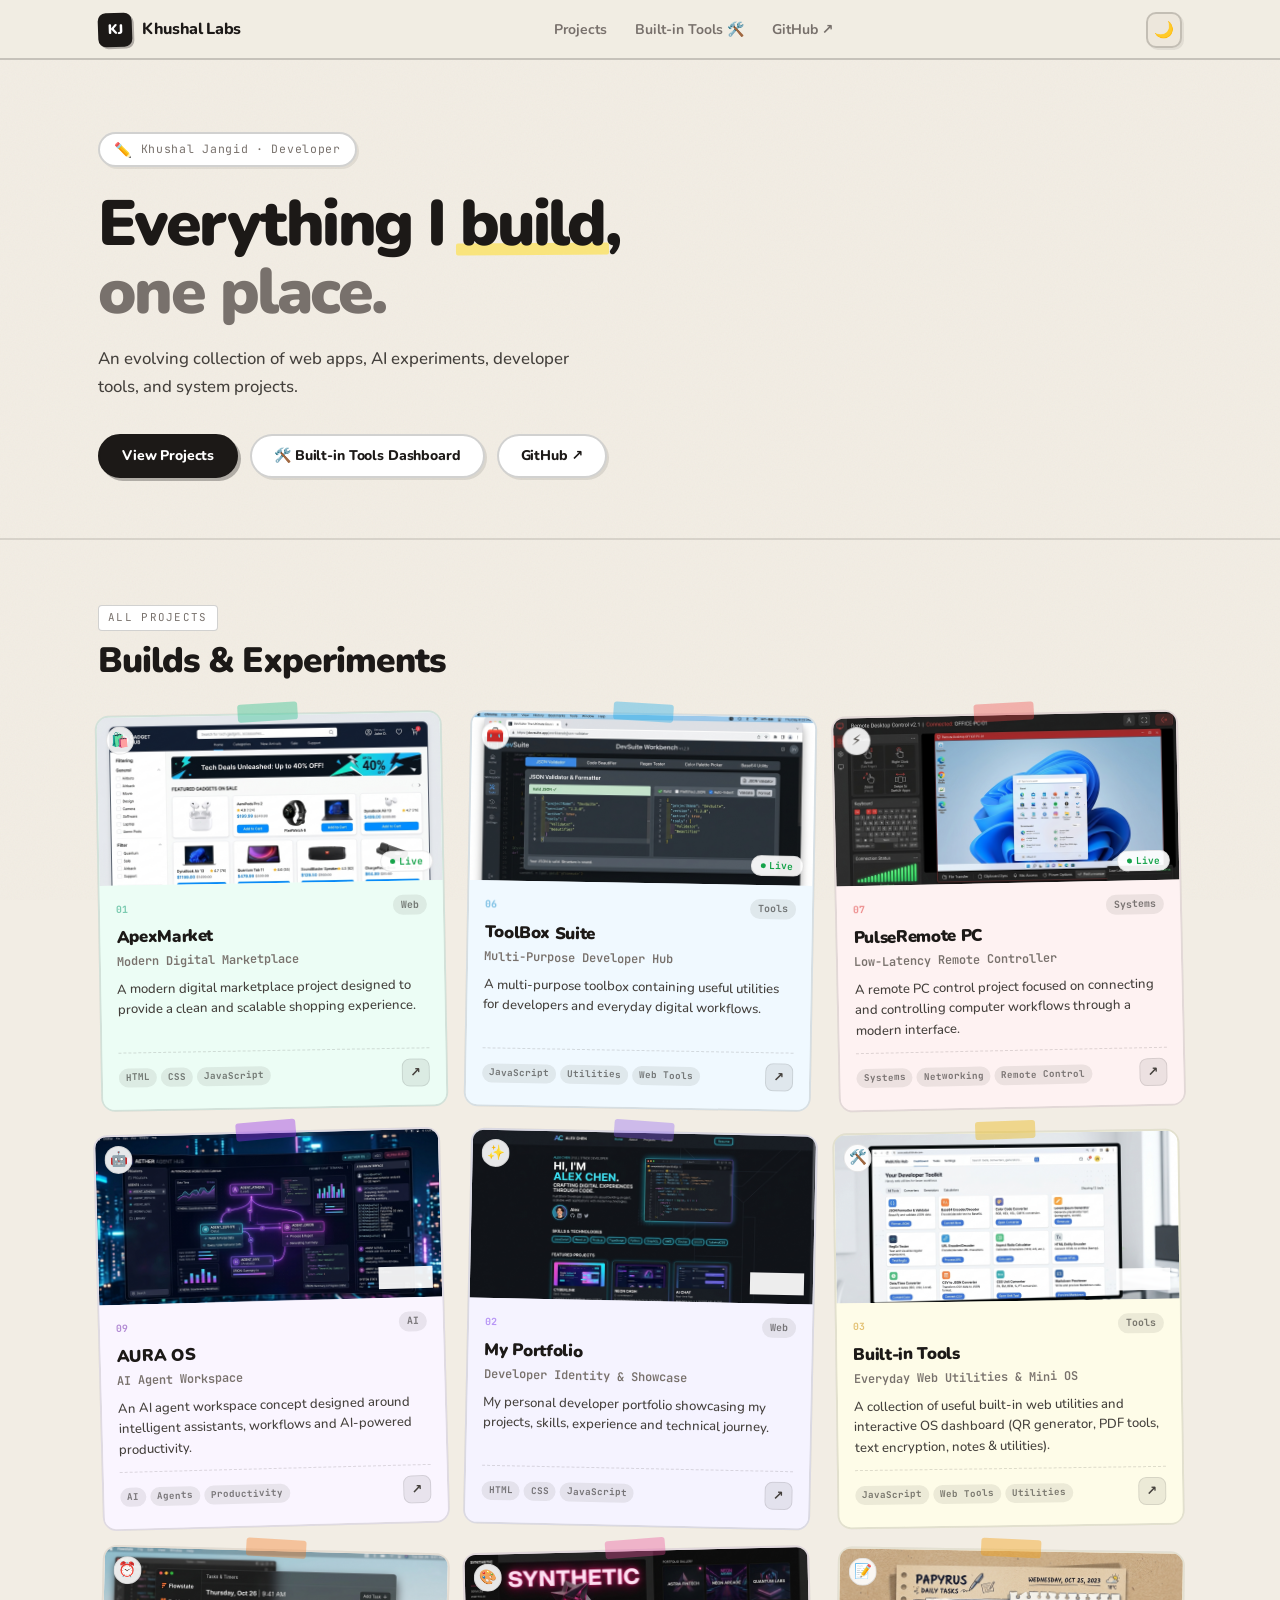
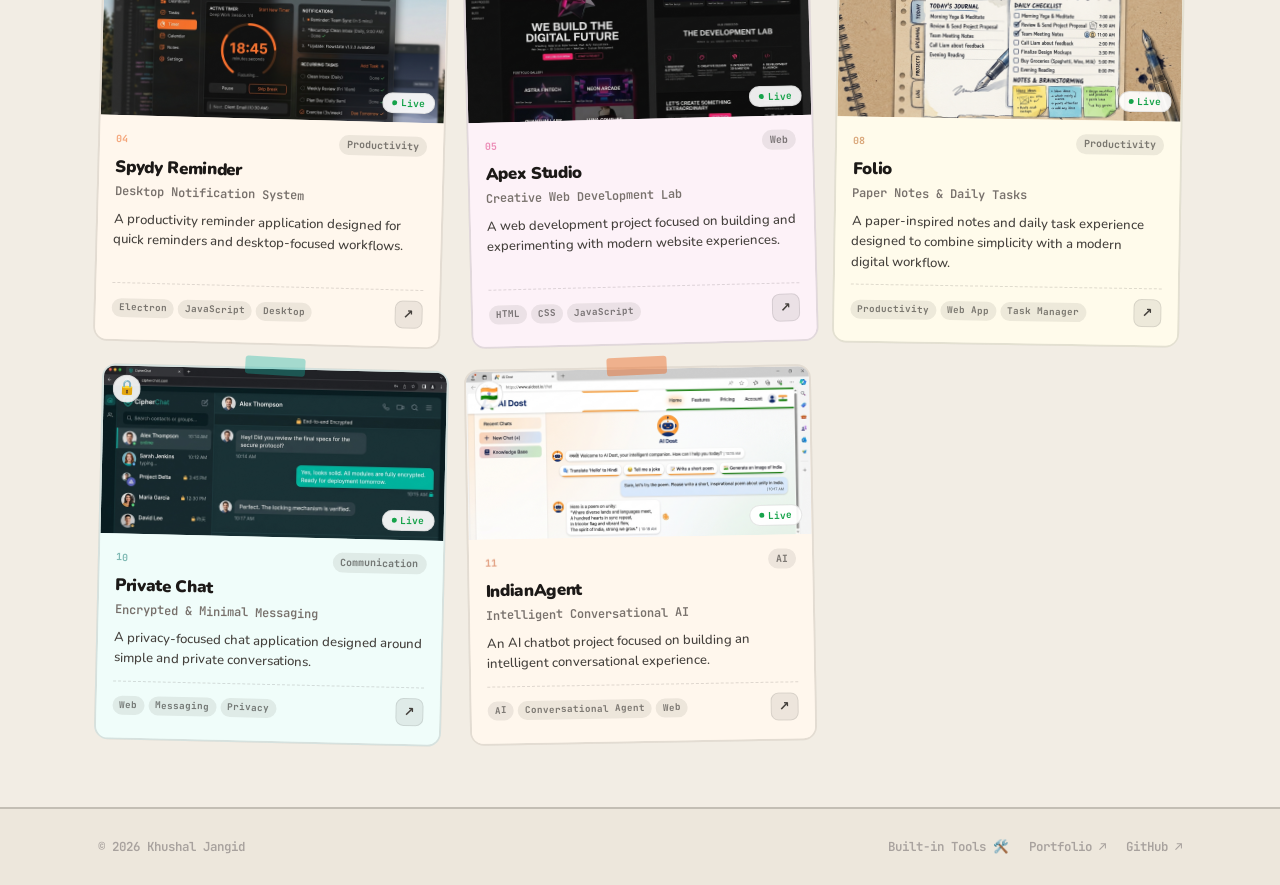
==== commit a7c840ef: "feat: restore classic tools dashboard as tools.html with seamless hub navigation" ====
--- a/index.html
+++ b/index.html
@@ -34,6 +34,7 @@
       <nav>
         <ul class="nav-links">
           <li><a href="#projects" class="nav-link">Projects</a></li>
+          <li><a href="tools.html" class="nav-link">Built-in Tools 🛠️</a></li>
           <li><a href="https://github.com/khushal-jangid" target="_blank" rel="noopener" class="nav-link">GitHub ↗</a></li>
         </ul>
       </nav>
@@ -56,6 +57,7 @@
   <!-- Mobile Drawer -->
   <div class="mobile-drawer" id="mobile-drawer">
     <a href="#projects" class="nav-link">Projects</a>
+    <a href="tools.html" class="nav-link">Built-in Tools 🛠️</a>
     <a href="https://github.com/khushal-jangid" target="_blank" rel="noopener" class="nav-link">GitHub ↗</a>
   </div>
   <div class="drawer-backdrop" id="drawer-backdrop"></div>
@@ -70,6 +72,7 @@
         <p class="hero-sub">An evolving collection of web apps, AI experiments, developer tools, and system projects.</p>
         <div class="hero-actions">
           <a href="#projects" class="btn btn-primary">View Projects</a>
+          <a href="tools.html" class="btn btn-ghost">🛠️ Built-in Tools Dashboard</a>
           <a href="https://github.com/khushal-jangid" target="_blank" rel="noopener" class="btn btn-ghost">GitHub ↗</a>
         </div>
       </div>
@@ -93,6 +96,7 @@
     <div class="container footer-inner">
       <span>© 2026 Khushal Jangid</span>
       <div class="footer-links">
+        <a href="tools.html">Built-in Tools 🛠️</a>
         <a href="https://webkhushal-nu.vercel.app" target="_blank" rel="noopener">Portfolio ↗</a>
         <a href="https://github.com/khushal-jangid" target="_blank" rel="noopener">GitHub ↗</a>
       </div>
